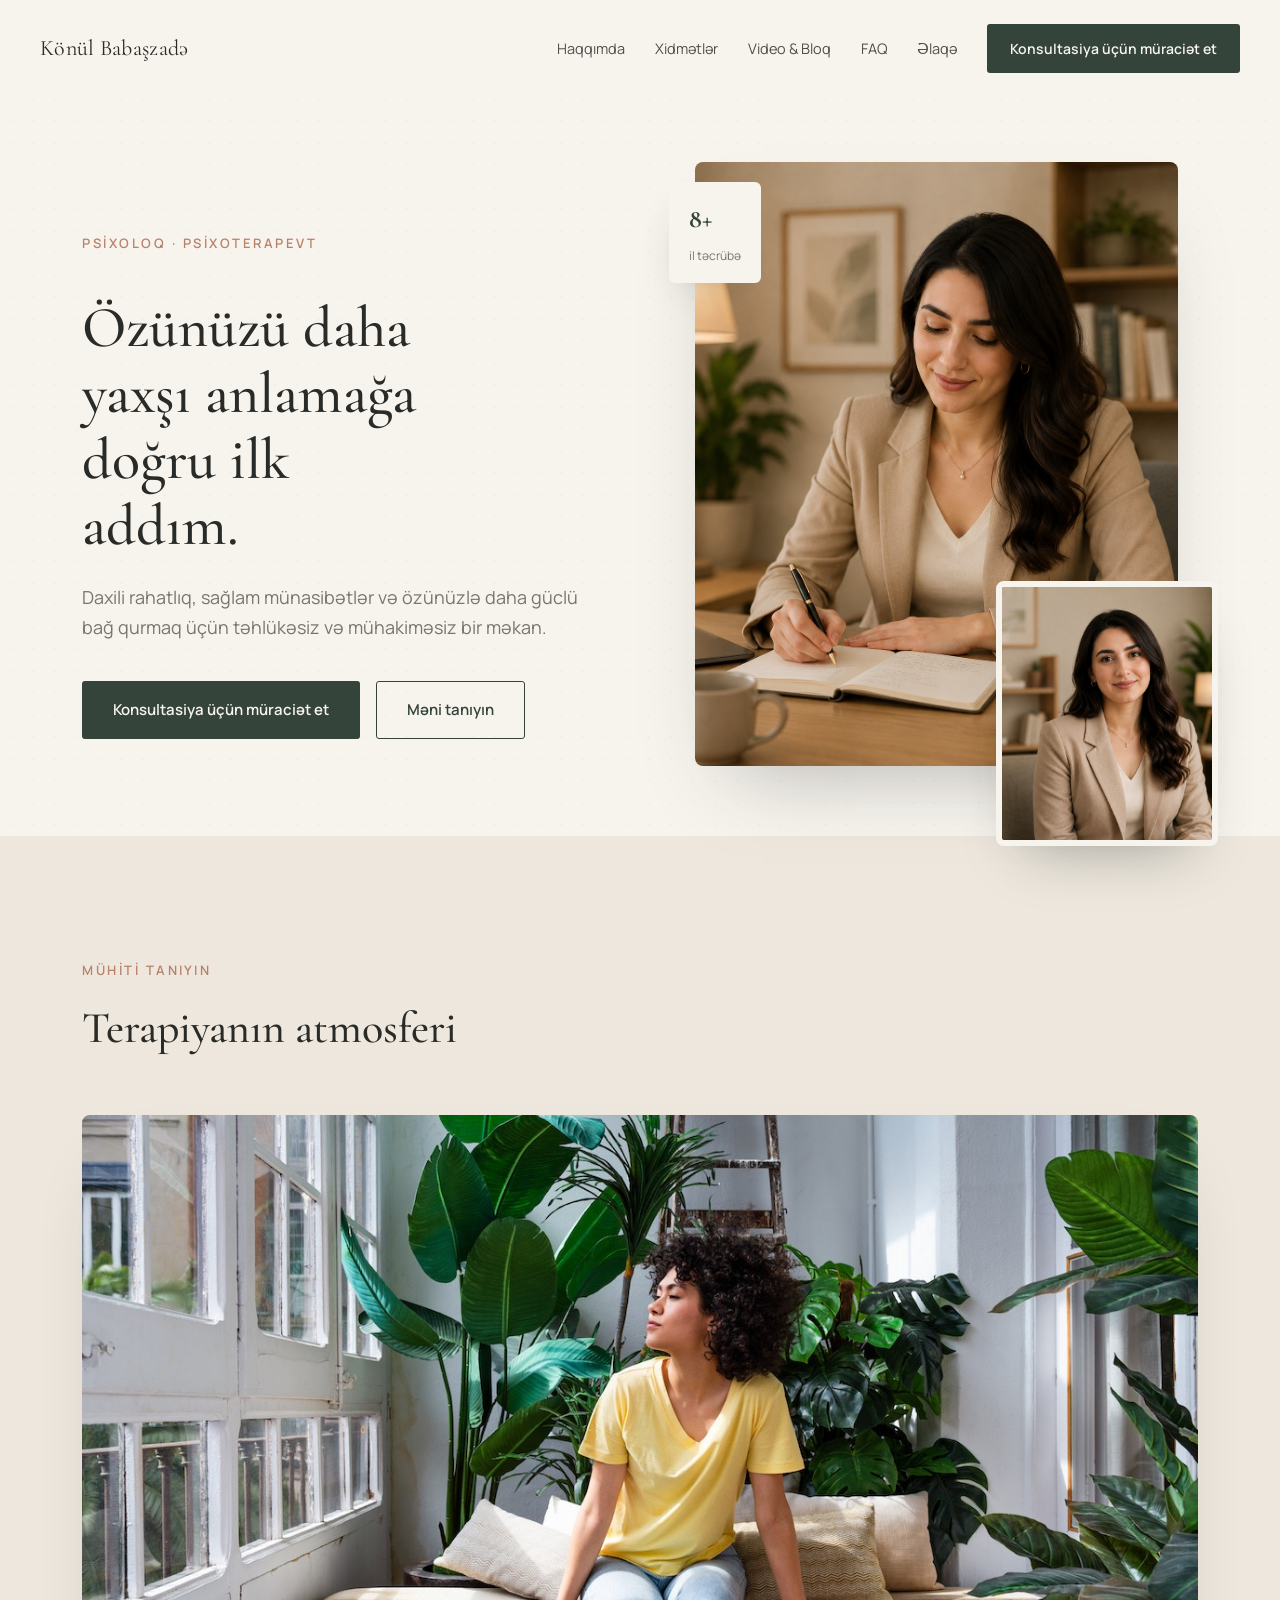
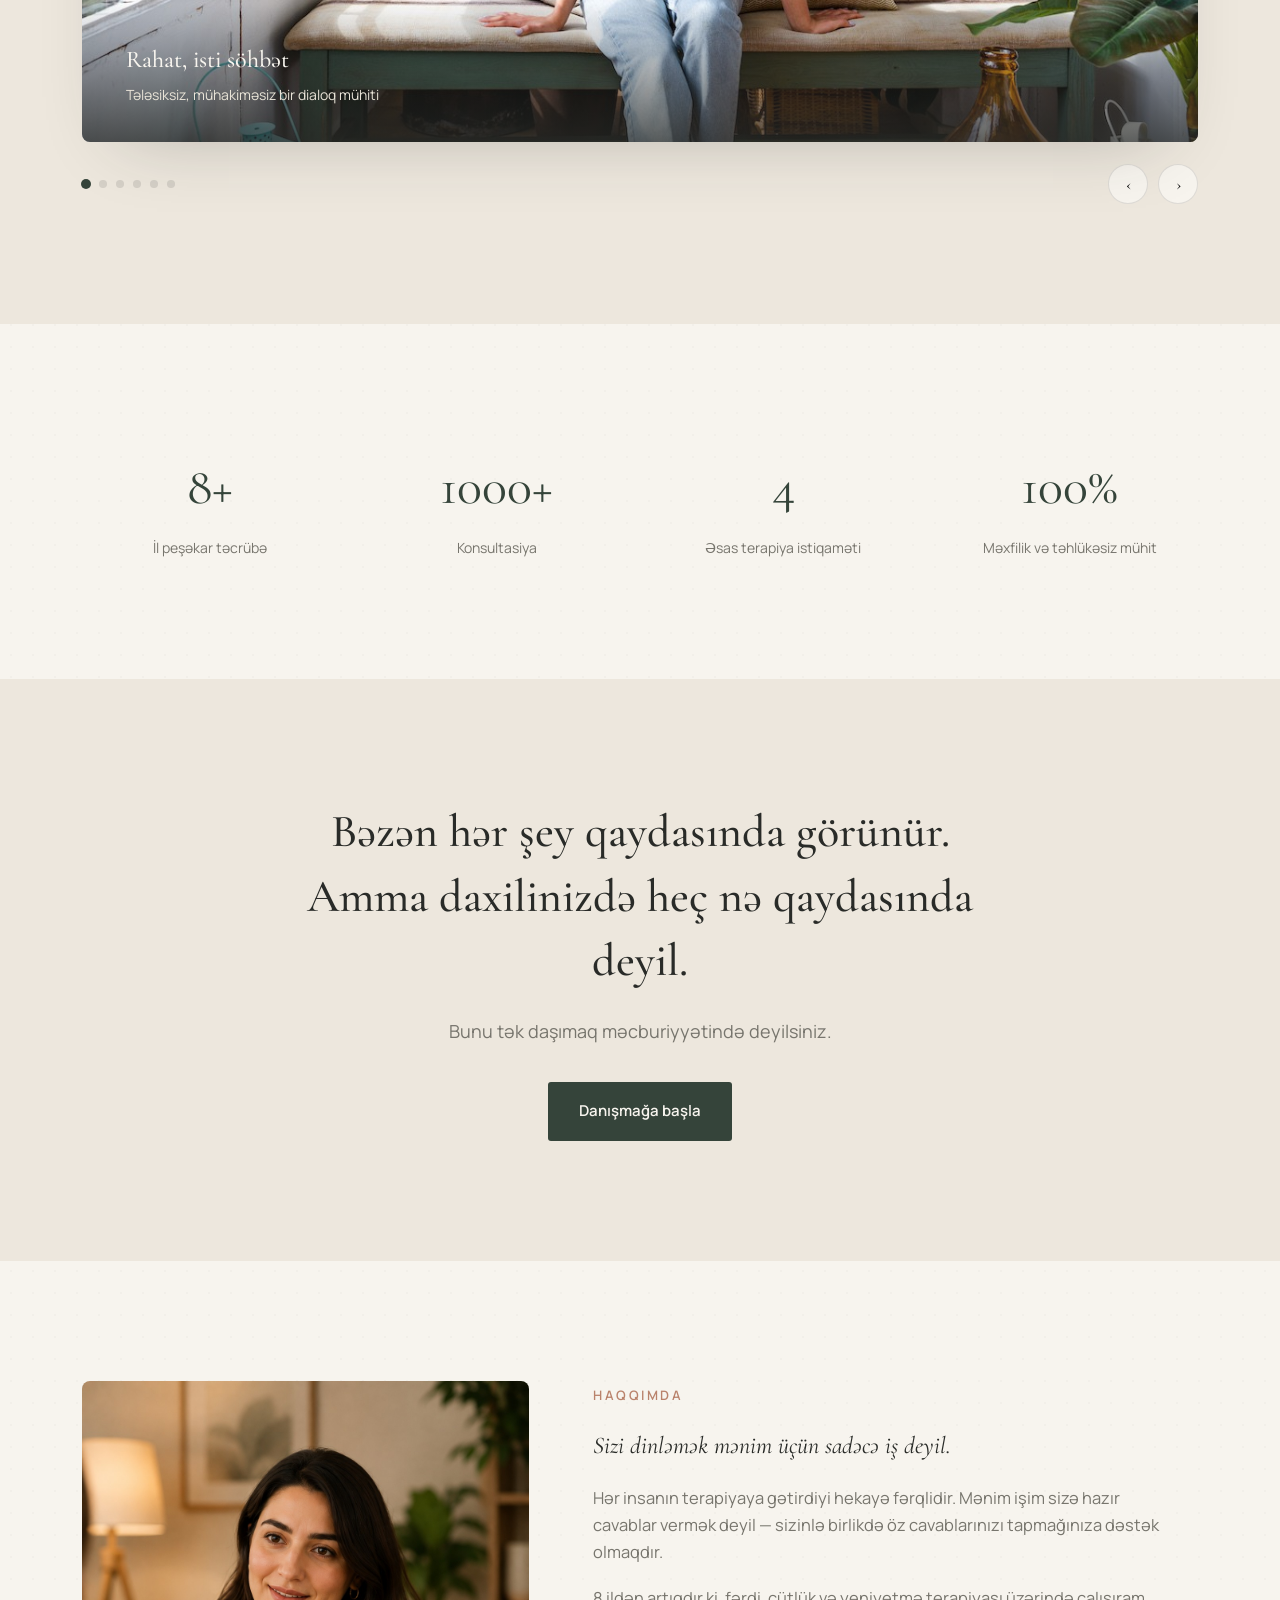
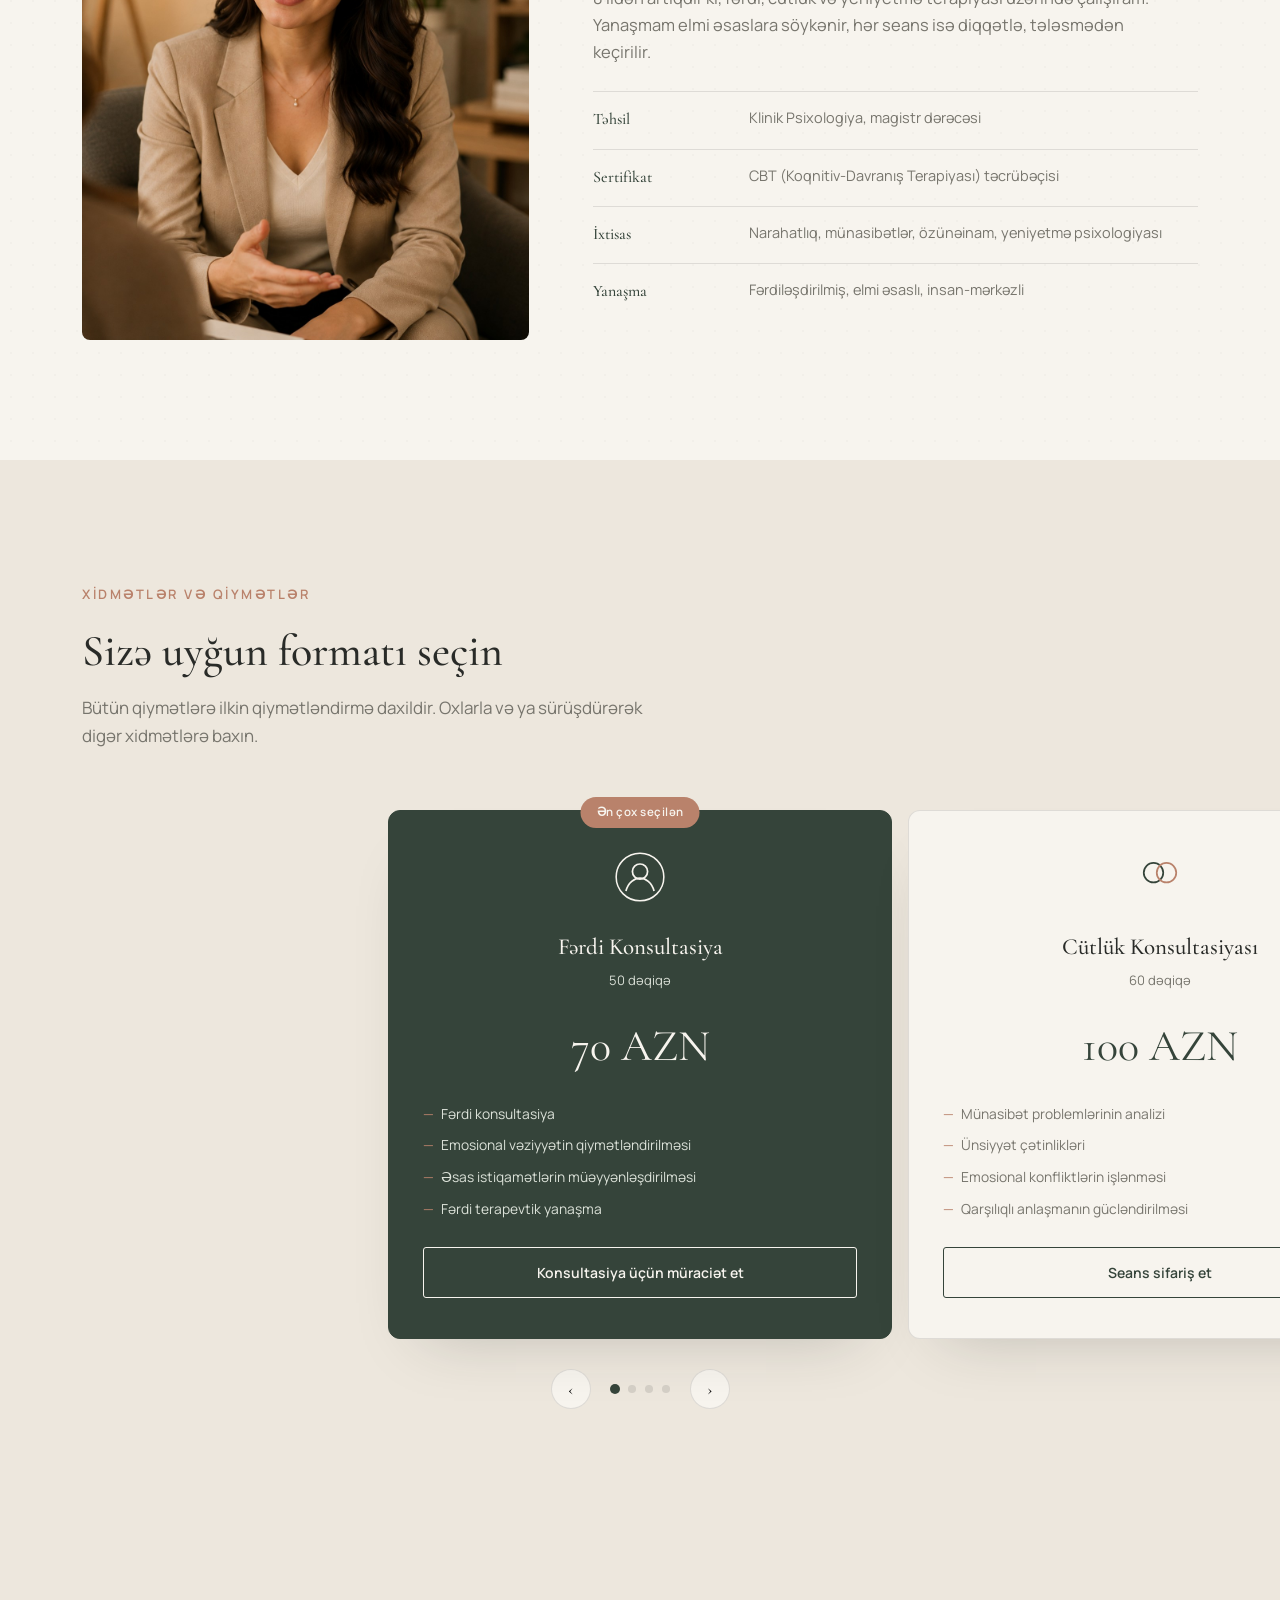
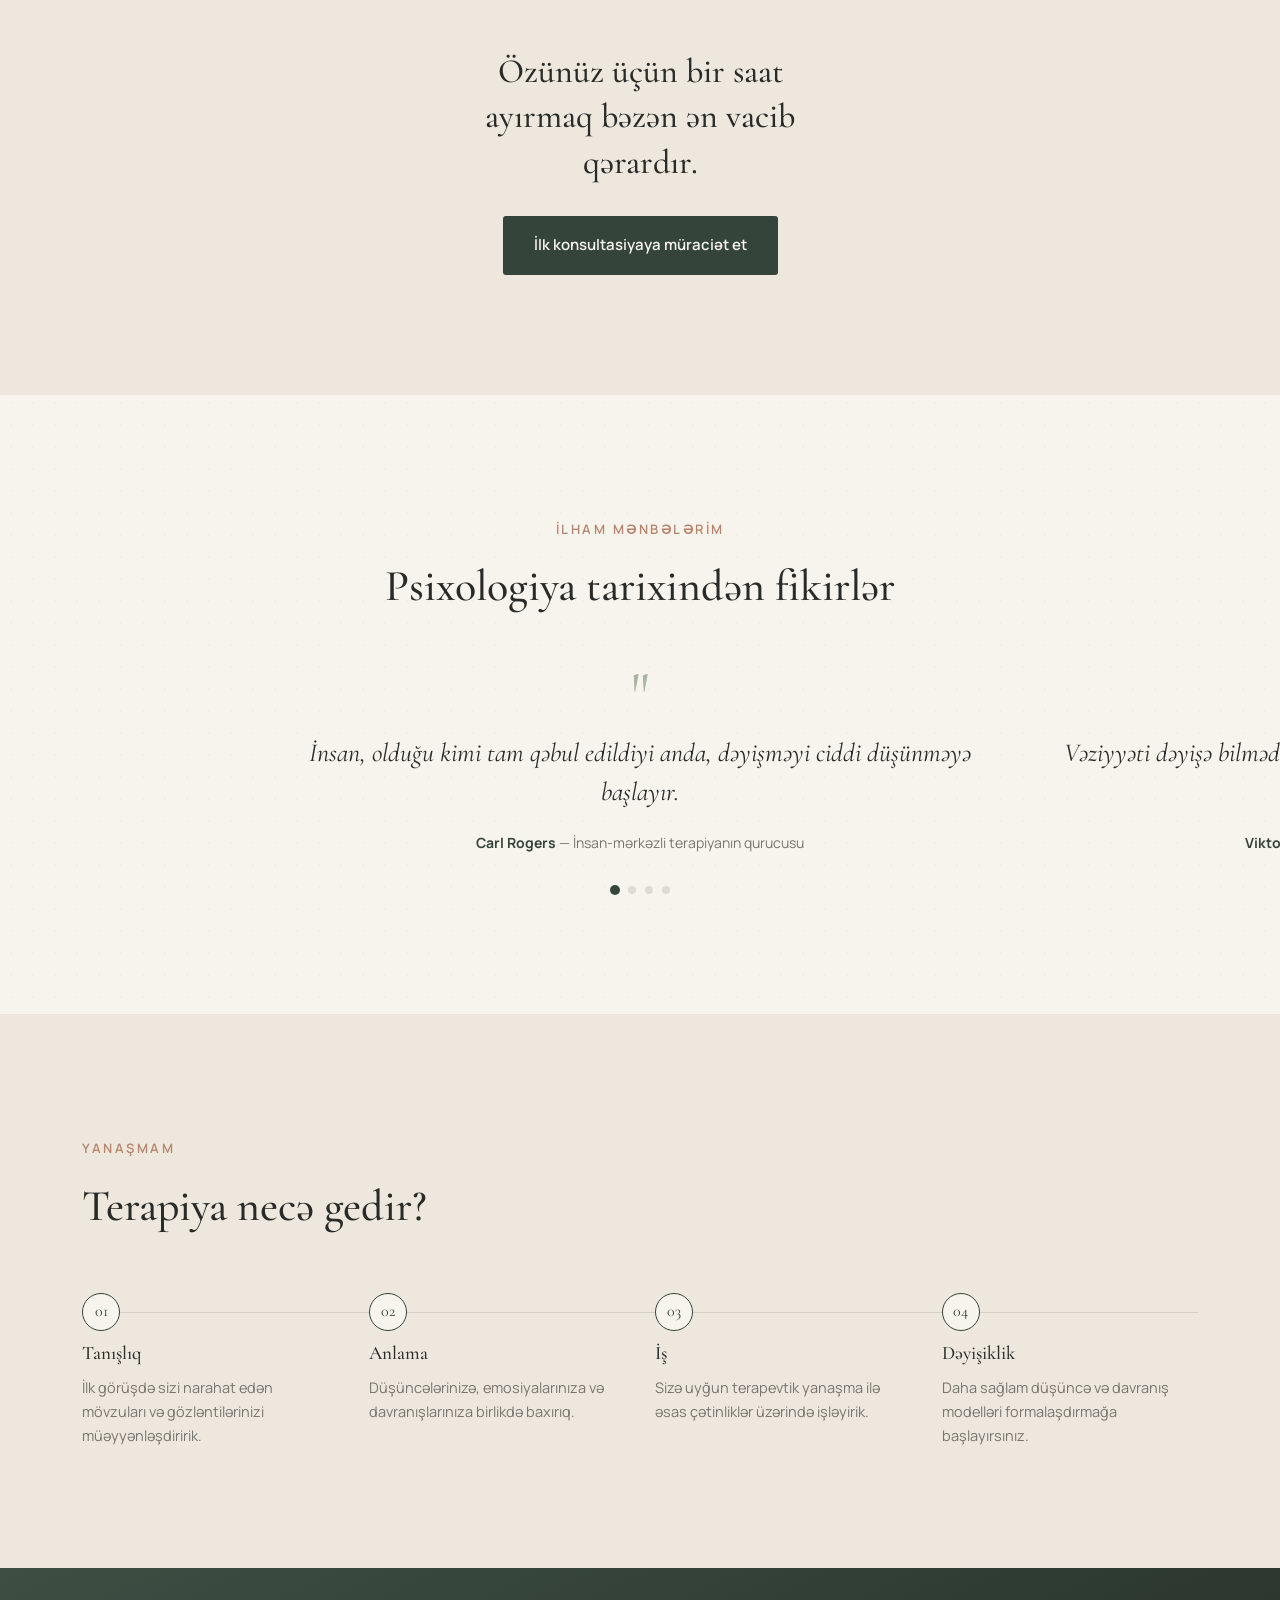
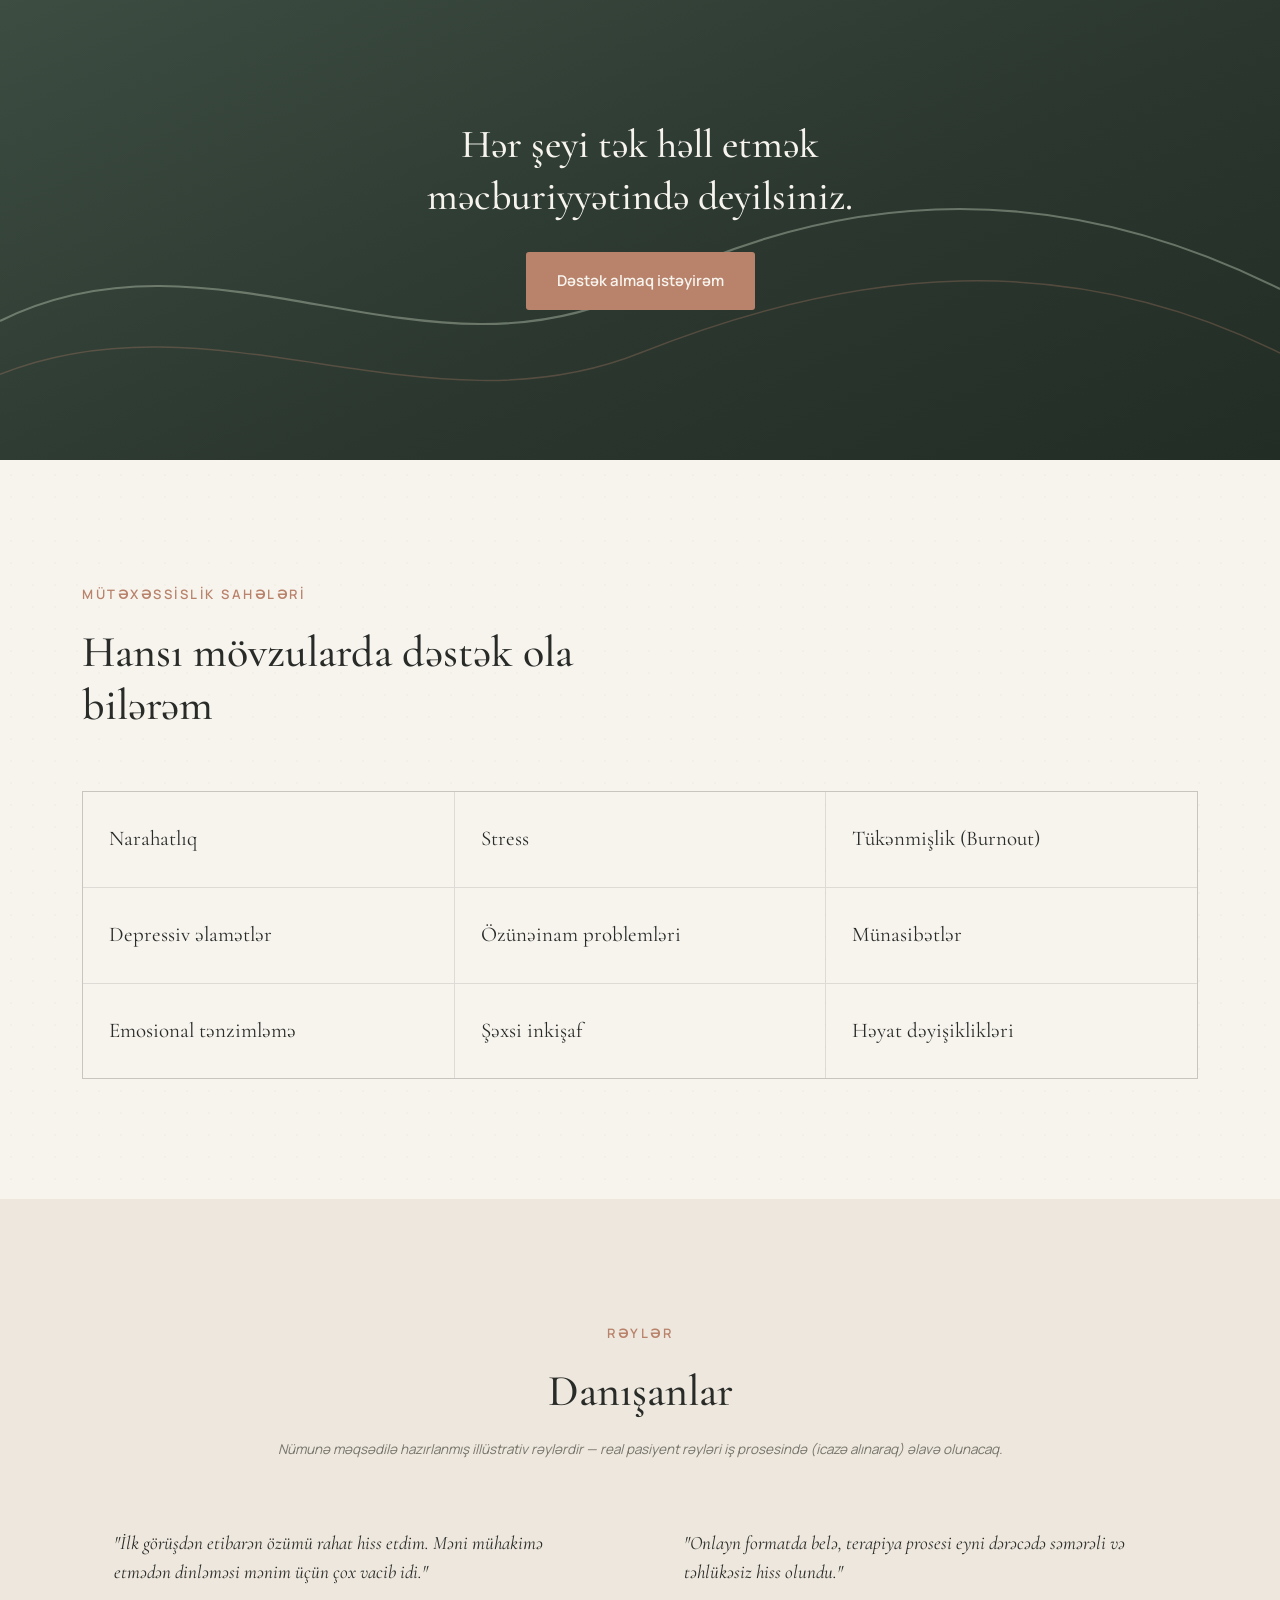
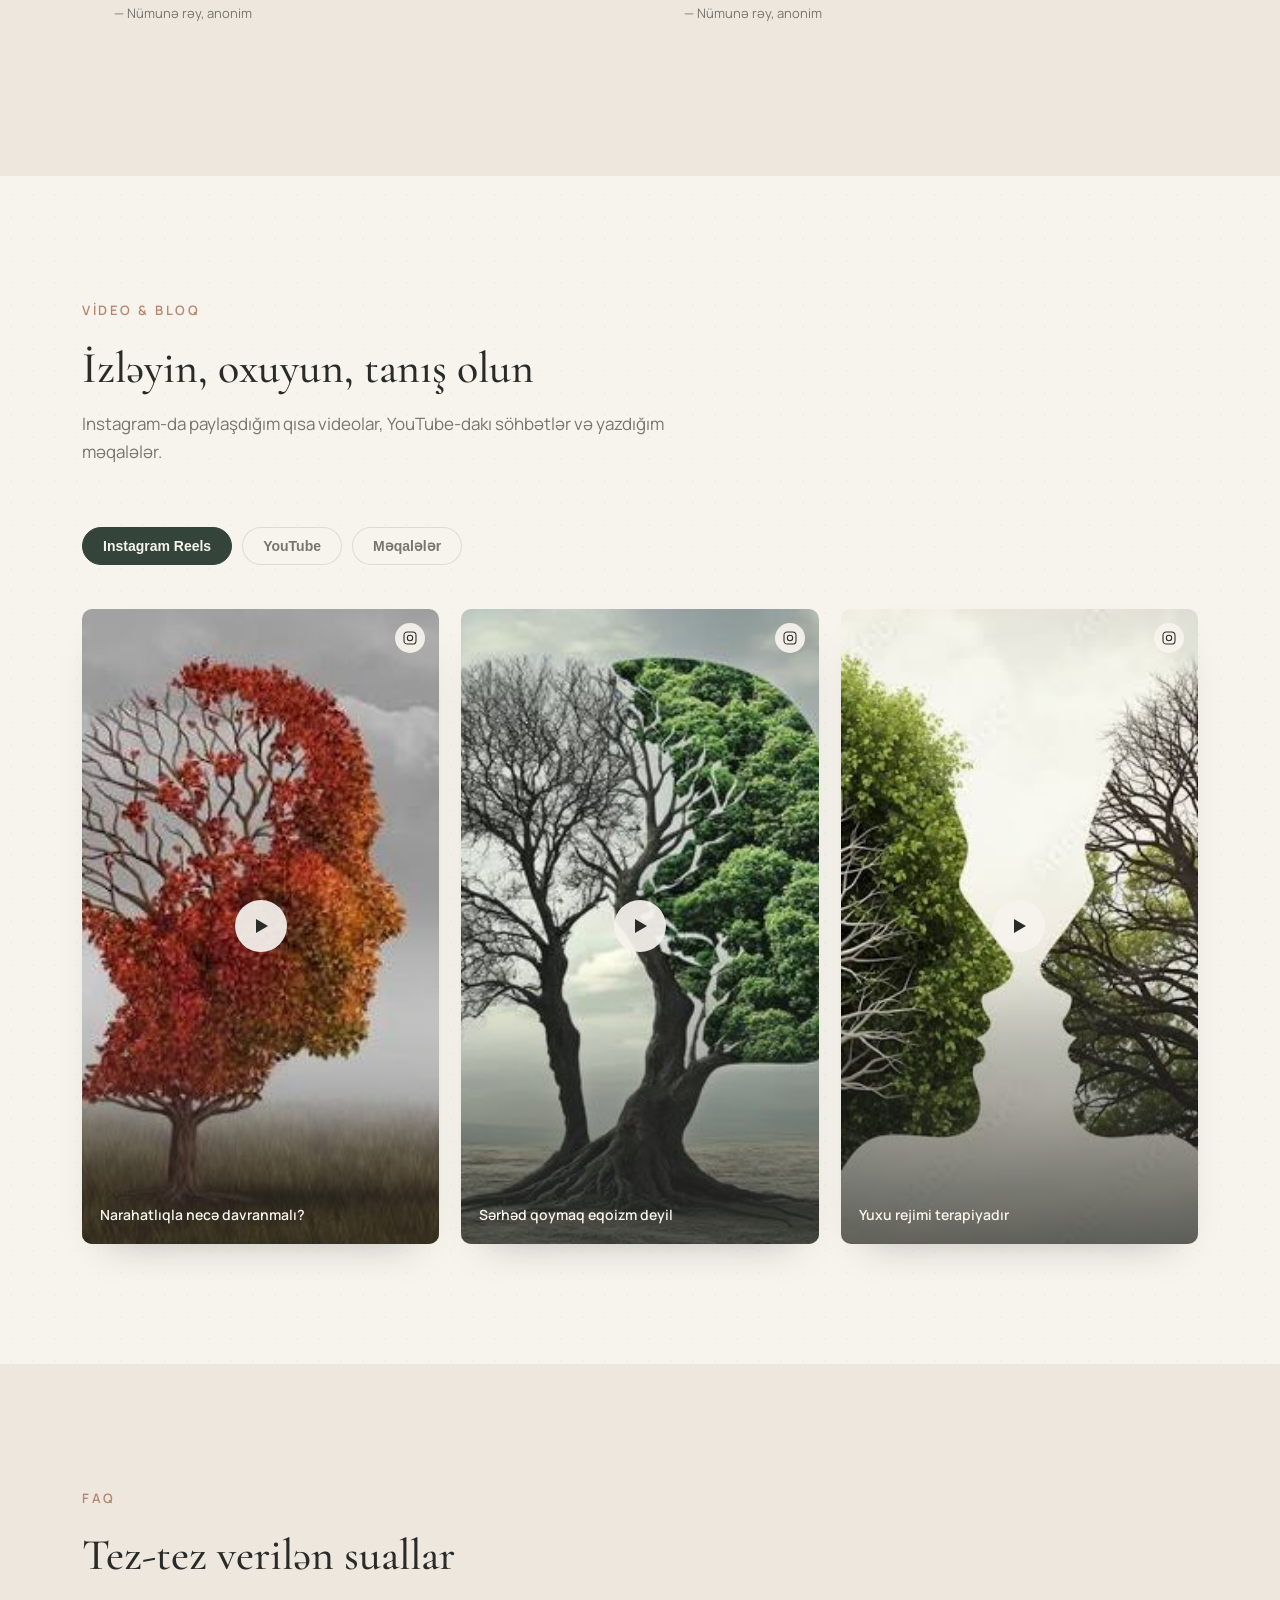
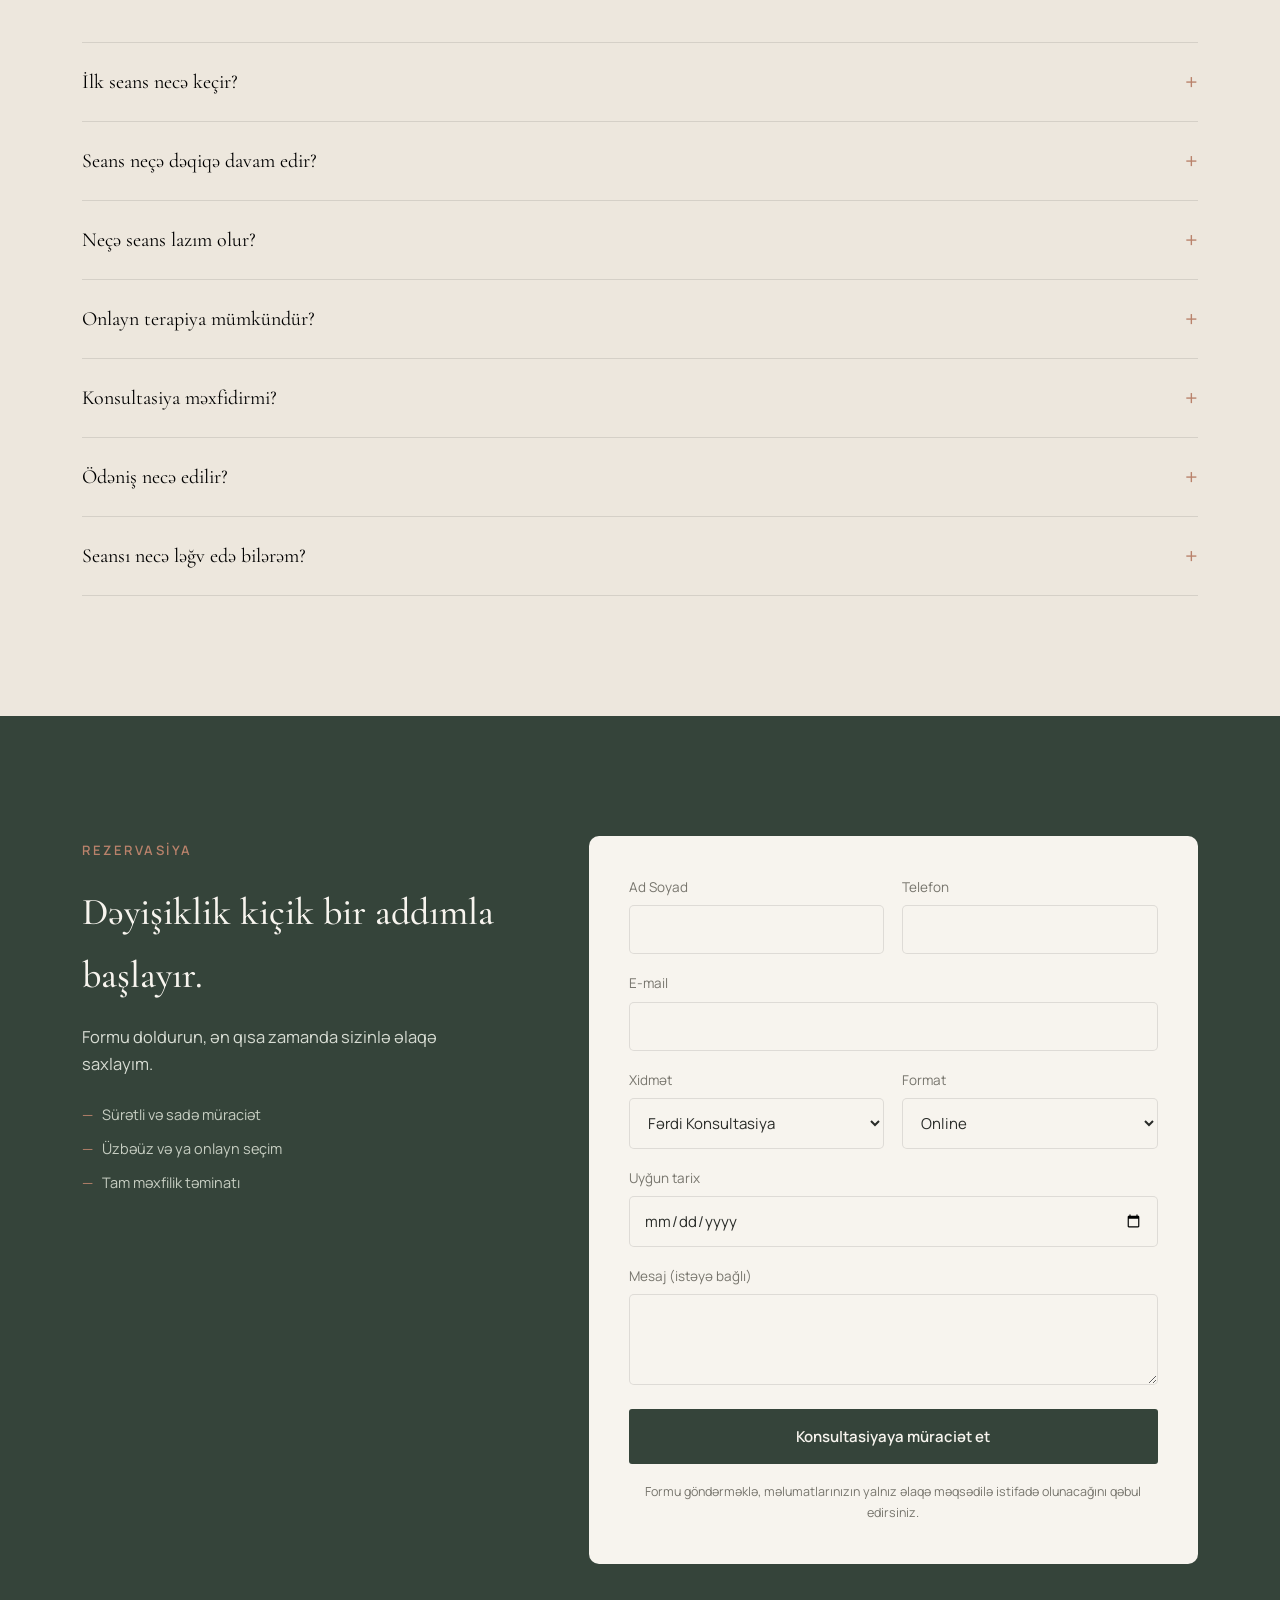
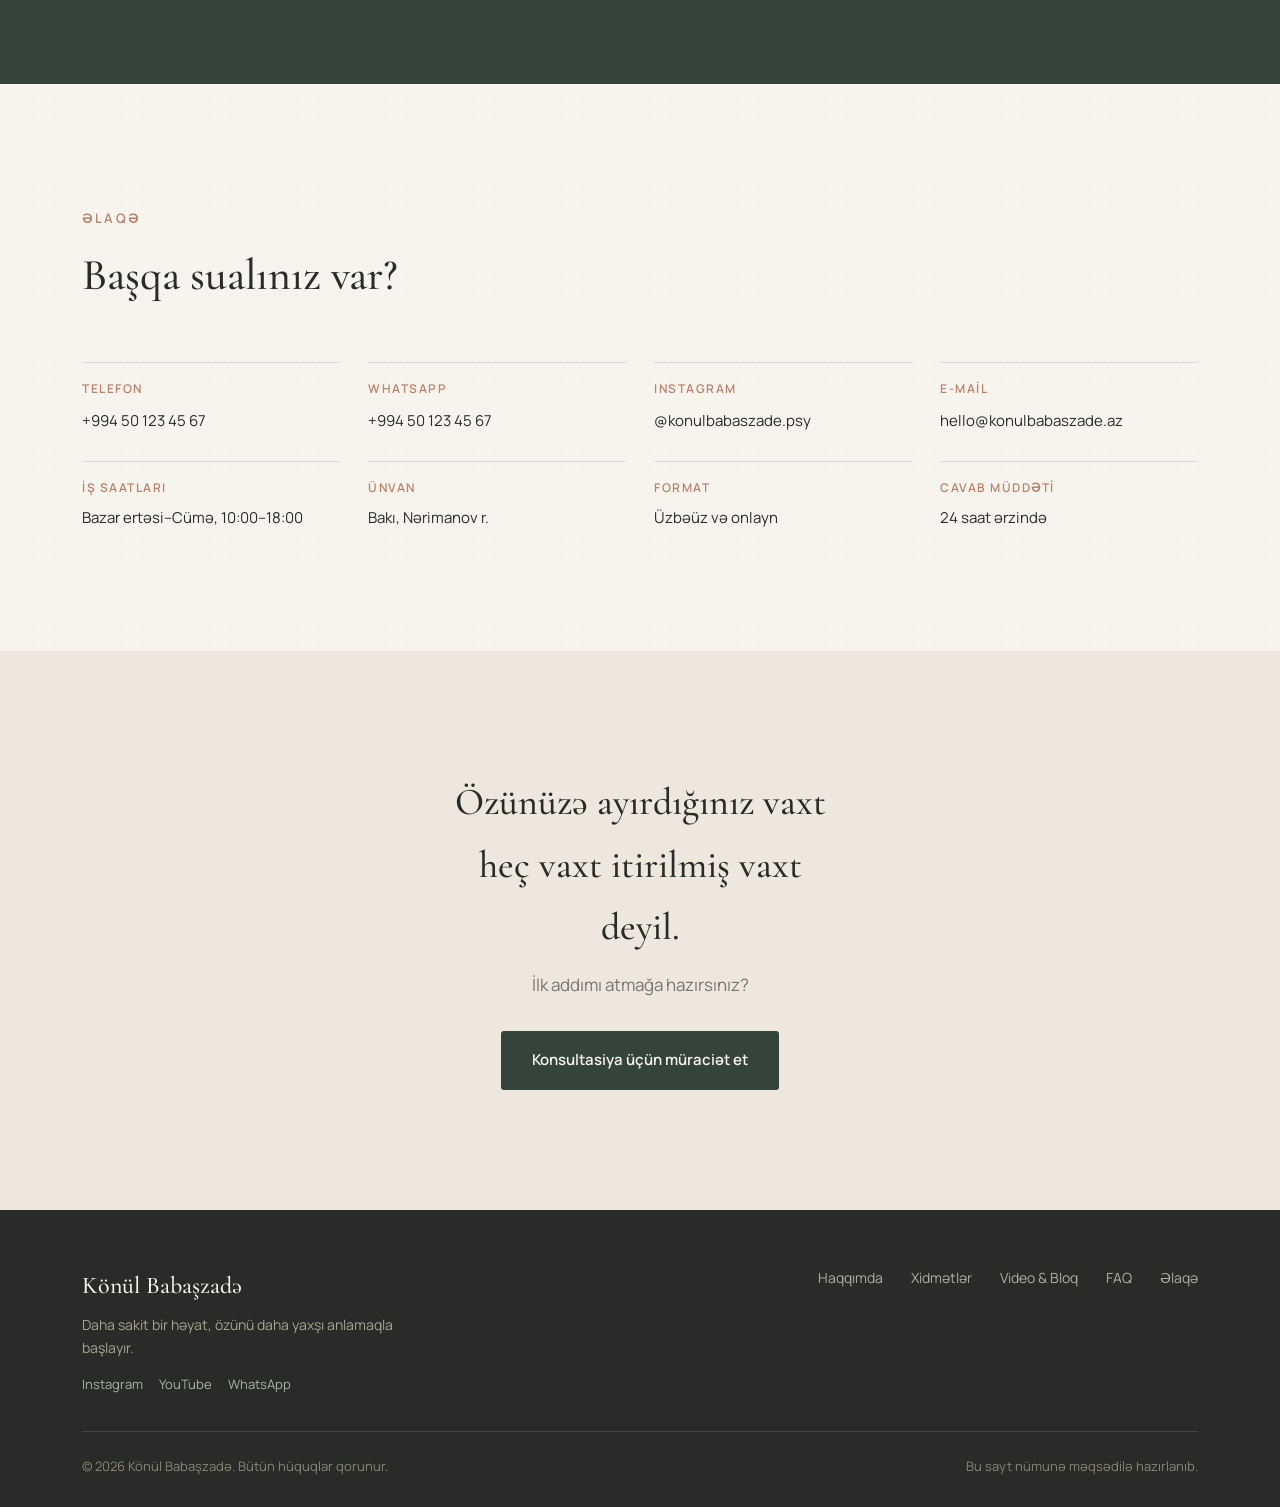
==== index.html @ d1a41e14 "Add files via upload" ====
<!DOCTYPE html>
<html lang="az">
<head>
<meta charset="UTF-8">
<meta name="viewport" content="width=device-width, initial-scale=1.0">
<title>Könül Babaşzadə | Psixoloq, Psixoterapevt — Bakı</title>
<meta name="description" content="Könül Babaşzadə — klinik psixoloq və psixoterapevt. Fərdi, cütlük və yeniyetmə terapiyası, üzbəüz və onlayn formatda. 8+ il təcrübə, 1000+ konsultasiya.">
<meta property="og:title" content="Könül Babaşzadə | Psixoloq, Psixoterapevt">
<meta property="og:description" content="Özünüzü daha yaxşı anlamağa doğru ilk addım.">
<meta property="og:image" content="images/og-image.jpg">
<meta property="og:type" content="website">
<script type="application/ld+json">
{
  "@context": "https://schema.org",
  "@type": "ProfessionalService",
  "name": "Könül Babaşzadə — Psixoloq",
  "description": "Klinik psixoloq və psixoterapevt. Fərdi, cütlük və yeniyetmə terapiyası.",
  "areaServed": "Bakı, Azərbaycan",
  "priceRange": "60-100 AZN",
  "founder": { "@type": "Person", "name": "Könül Babaşzadə", "jobTitle": "Klinik Psixoloq" }
}
</script>
<link rel="preconnect" href="https://fonts.googleapis.com">
<link rel="preconnect" href="https://fonts.gstatic.com" crossorigin>
<link href="https://fonts.googleapis.com/css2?family=Cormorant+Garamond:ital,wght@0,400;0,500;0,600;1,400;1,500&family=Manrope:wght@400;500;600;700&display=swap" rel="stylesheet">
<link rel="stylesheet" href="css/style.css">
</head>
<body>

<a href="#main" class="sr-only">Əsas məzmuna keç</a>

<nav id="nav" aria-label="Əsas naviqasiya">
  <div class="brand">Könül Babaşzadə</div>
  <div class="nav-links">
    <a href="#about">Haqqımda</a>
    <a href="#pricing">Xidmətlər</a>
    <a href="#media">Video &amp; Bloq</a>
    <a href="#faq">FAQ</a>
    <a href="#contact">Əlaqə</a>
    <a href="#booking" class="btn nav-cta">Konsultasiya üçün müraciət et</a>
  </div>
  <button class="burger" id="burgerBtn" aria-label="Menyunu aç" aria-expanded="false"><span></span><span></span><span></span></button>
</nav>

<div class="mobile-menu" id="mobileMenu">
  <button class="close" id="closeMenu" aria-label="Menyunu bağla">×</button>
  <a href="#about">Haqqımda</a>
  <a href="#pricing">Xidmətlər</a>
  <a href="#media">Video &amp; Bloq</a>
  <a href="#faq">FAQ</a>
  <a href="#contact">Əlaqə</a>
  <a href="#booking" class="btn btn-primary" style="justify-content:center;">Konsultasiya üçün müraciət et</a>
</div>

<main id="main">

<header class="hero">
  <div class="wrap">
    <div>
      <span class="kicker">Psixoloq · Psixoterapevt</span>
      <h1>Özünüzü daha yaxşı anlamağa doğru ilk addım.</h1>
      <p class="lede">Daxili rahatlıq, sağlam münasibətlər və özünüzlə daha güclü bağ qurmaq üçün təhlükəsiz və mühakiməsiz bir məkan.</p>
      <div class="hero-actions">
        <a href="#booking" class="btn btn-primary">Konsultasiya üçün müraciət et</a>
        <a href="#about" class="btn btn-outline">Məni tanıyın</a>
      </div>
    </div>
    <div class="hero-visual">
      <div class="hero-portrait">
        <img src="images/hero-portrait.jpg" alt="Könül Babaşzadə, psixoloq — portret">
      </div>
      <div class="hero-secondary">
        <img src="images/hero-secondary.jpg" alt="Könül Babaşzadə — iş mühiti detalı">
      </div>
      <div class="float-badge fb-1"><b>8+</b><span>il təcrübə</span></div>
    </div>
  </div>
</header>

<section class="icarousel-section">
  <div class="wrap reveal">
    <div class="section-head">
      <span class="kicker">Mühiti tanıyın</span>
      <h2>Terapiyanın atmosferi</h2>
    </div>
    <div class="icarousel" id="hcarousel">
      <div class="itrack" id="itrack">
        <div class="islide"><img src="images/gallery-1.jpg" alt="Kabinet görünüşü"><div class="cap"><h3>Rahat, isti söhbət</h3><p>Tələsiksiz, mühakiməsiz bir dialoq mühiti</p></div></div>
        <div class="islide"><img src="images/gallery-2.jpg" alt="Seans anı"><div class="cap"><h3>Minimalist terapiya otağı</h3><p>Diqqəti yayındırmayan, sakit dizayn</p></div></div>
        <div class="islide"><img src="images/gallery-3.jpg" alt="Qeydlər"><div class="cap"><h3>Qeydlər və düşüncələr</h3><p>Hər seansın izi, sizin inkişafınızın xəritəsi</p></div></div>
        <div class="islide"><img src="images/gallery-4.jpg" alt="Gözləmə otağı"><div class="cap"><h3>Təbii işıqlı mühit</h3><p>Sakitliyi dəstəkləyən açıq, işıqlı atmosfer</p></div></div>
        <div class="islide"><img src="images/gallery-5.jpg" alt="Portret"><div class="cap"><h3>Peşəkar yanaşma</h3><p>8+ illik təcrübə ilə dəstəklənən etibarlılıq</p></div></div>
        <div class="islide"><img src="images/gallery-6.jpg" alt="Ətraf mühit"><div class="cap"><h3>Emosional balans</h3><p>Enişli-yoxuşlu yol, amma həmişə irəliyə</p></div></div>
      </div>
    </div>
    <div class="icar-nav">
      <div class="idots" id="idots"></div>
      <div class="iarrows">
        <button class="iarrow" id="iprev" aria-label="Əvvəlki">‹</button>
        <button class="iarrow" id="inext" aria-label="Növbəti">›</button>
      </div>
    </div>
  </div>
</section>

<section>
  <div class="wrap reveal">
    <div class="stats-grid">
      <div class="stat-box"><div class="num">8+</div><div class="lbl">İl peşəkar təcrübə</div></div>
      <div class="stat-box"><div class="num">1000+</div><div class="lbl">Konsultasiya</div></div>
      <div class="stat-box"><div class="num">4</div><div class="lbl">Əsas terapiya istiqaməti</div></div>
      <div class="stat-box"><div class="num">100%</div><div class="lbl">Məxfilik və təhlükəsiz mühit</div></div>
    </div>
  </div>
</section>

<section class="emotional reveal" style="background:var(--beige);">
  <div class="wrap">
    <h2>Bəzən hər şey qaydasında görünür.<br>Amma daxilinizdə heç nə qaydasında deyil.</h2>
    <p class="follow">Bunu tək daşımaq məcburiyyətində deyilsiniz.</p>
    <a href="#booking" class="btn btn-primary">Danışmağa başla</a>
  </div>
</section>

<section id="about">
  <div class="wrap about reveal">
    <div class="about-img">
      <img src="images/about-portrait.jpg" alt="Könül Babaşzadə — haqqımda foto">
    </div>
    <div class="about-body">
      <span class="kicker">Haqqımda</span>
      <p class="lede">Sizi dinləmək mənim üçün sadəcə iş deyil.</p>
      <p>Hər insanın terapiyaya gətirdiyi hekayə fərqlidir. Mənim işim sizə hazır cavablar vermək deyil — sizinlə birlikdə öz cavablarınızı tapmağınıza dəstək olmaqdır.</p>
      <p>8 ildən artıqdır ki, fərdi, cütlük və yeniyetmə terapiyası üzərində çalışıram. Yanaşmam elmi əsaslara söykənir, hər seans isə diqqətlə, tələsmədən keçirilir.</p>
      <div class="about-list">
        <div class="about-row"><b>Təhsil</b><span>Klinik Psixologiya, magistr dərəcəsi</span></div>
        <div class="about-row"><b>Sertifikat</b><span>CBT (Koqnitiv-Davranış Terapiyası) təcrübəçisi</span></div>
        <div class="about-row"><b>İxtisas</b><span>Narahatlıq, münasibətlər, özünəinam, yeniyetmə psixologiyası</span></div>
        <div class="about-row"><b>Yanaşma</b><span>Fərdiləşdirilmiş, elmi əsaslı, insan-mərkəzli</span></div>
      </div>
    </div>
  </div>
</section>

<section id="pricing" style="background:var(--beige);">
  <div class="wrap reveal">
    <div class="section-head">
      <span class="kicker">Xidmətlər və qiymətlər</span>
      <h2>Sizə uyğun formatı seçin</h2>
      <p class="sub">Bütün qiymətlərə ilkin qiymətləndirmə daxildir. Oxlarla və ya sürüşdürərək digər xidmətlərə baxın.</p>
    </div>
    <div class="pricing-carousel">
      <div class="ptrack" id="ptrack">

        <div class="pslide">
          <div class="price-card featured">
            <span class="badge">Ən çox seçilən</span>
            <svg class="price-icon" viewBox="0 0 48 48" fill="none"><circle cx="24" cy="24" r="22" stroke="#F7F4EE" stroke-width="1.4"/><circle cx="24" cy="19" r="7" stroke="#F7F4EE" stroke-width="1.6"/><path d="M11 37c2-8 8-12 13-12s11 4 13 12" stroke="#F7F4EE" stroke-width="1.6"/></svg>
            <h3>Fərdi Konsultasiya</h3>
            <div class="dur">50 dəqiqə</div>
            <div class="price">70 AZN</div>
            <ul>
              <li>Fərdi konsultasiya</li>
              <li>Emosional vəziyyətin qiymətləndirilməsi</li>
              <li>Əsas istiqamətlərin müəyyənləşdirilməsi</li>
              <li>Fərdi terapevtik yanaşma</li>
            </ul>
            <a href="#booking" class="btn btn-outline">Konsultasiya üçün müraciət et</a>
          </div>
        </div>

        <div class="pslide">
          <div class="price-card">
            <svg class="price-icon" viewBox="0 0 48 48" fill="none"><circle cx="18" cy="20" r="9" stroke="#35443A" stroke-width="1.6"/><circle cx="30" cy="20" r="9" stroke="#B9826B" stroke-width="1.6"/></svg>
            <h3>Cütlük Konsultasiyası</h3>
            <div class="dur">60 dəqiqə</div>
            <div class="price">100 AZN</div>
            <ul>
              <li>Münasibət problemlərinin analizi</li>
              <li>Ünsiyyət çətinlikləri</li>
              <li>Emosional konfliktlərin işlənməsi</li>
              <li>Qarşılıqlı anlaşmanın gücləndirilməsi</li>
            </ul>
            <a href="#booking" class="btn btn-outline">Seans sifariş et</a>
          </div>
        </div>

        <div class="pslide">
          <div class="price-card">
            <svg class="price-icon" viewBox="0 0 48 48" fill="none"><path d="M24 6 L44 16 24 26 4 16 Z" stroke="#35443A" stroke-width="1.6" stroke-linejoin="round"/><path d="M12 20 v10 c0 4 6 7 12 7s12-3 12-7V20" stroke="#35443A" stroke-width="1.6"/></svg>
            <h3>Yeniyetmə Konsultasiyası</h3>
            <div class="dur">50 dəqiqə</div>
            <div class="price">60 AZN</div>
            <ul>
              <li>Emosional çətinliklərin araşdırılması</li>
              <li>Stress və narahatlıq</li>
              <li>Özünəinam</li>
              <li>Məktəb və sosial münasibətlər</li>
            </ul>
            <a href="#booking" class="btn btn-outline">Müraciət et</a>
          </div>
        </div>

        <div class="pslide">
          <div class="price-card">
            <svg class="price-icon" viewBox="0 0 48 48" fill="none"><rect x="6" y="10" width="36" height="22" rx="2" stroke="#35443A" stroke-width="1.6"/><path d="M2 36 h44" stroke="#35443A" stroke-width="1.6" stroke-linecap="round"/><path d="M16 20 l5 5 11-11" stroke="#B9826B" stroke-width="1.8" stroke-linecap="round" stroke-linejoin="round"/></svg>
            <h3>Onlayn Konsultasiya</h3>
            <div class="dur">50 dəqiqə · Zoom / Meet / WhatsApp</div>
            <div class="price">60 AZN</div>
            <ul>
              <li>Rahat olduğunuz məkandan dəstək</li>
              <li>Eyni keyfiyyətdə peşəkar iş</li>
              <li>Tam məxfilik</li>
              <li>Sənəd/qeyd paylaşma imkanı</li>
            </ul>
            <a href="#booking" class="btn btn-outline">Onlayn seans seç</a>
          </div>
        </div>

      </div>
      <div class="pricing-nav">
        <button class="iarrow" id="pprev" aria-label="Əvvəlki xidmət">‹</button>
        <div class="idots" id="pdots"></div>
        <button class="iarrow" id="pnext" aria-label="Növbəti xidmət">›</button>
      </div>
    </div>
  </div>
</section>

<section class="price-cta reveal">
  <div class="wrap">
    <h2>Özünüz üçün bir saat ayırmaq bəzən ən vacib qərardır.</h2>
    <a href="#booking" class="btn btn-primary">İlk konsultasiyaya müraciət et</a>
  </div>
</section>

<section id="quotes">
  <div class="wrap reveal">
    <div class="section-head" style="margin:0 auto 50px; text-align:center;">
      <span class="kicker">İlham mənbələrim</span>
      <h2>Psixologiya tarixindən fikirlər</h2>
    </div>
    <div class="quotes-wrap">
      <div class="qtrack" id="qtrack">
        <div class="qslide"><div class="qmark">"</div><p class="qt">İnsan, olduğu kimi tam qəbul edildiyi anda, dəyişməyi ciddi düşünməyə başlayır.</p><div class="attr"><b>Carl Rogers</b> — İnsan-mərkəzli terapiyanın qurucusu</div></div>
        <div class="qslide"><div class="qmark">"</div><p class="qt">Vəziyyəti dəyişə bilmədiyimiz anlarda, özümüzü dəyişmək çağırışı ilə üzləşirik.</p><div class="attr"><b>Viktor Frankl</b> — Loqoterapiyanın qurucusu</div></div>
        <div class="qslide"><div class="qmark">"</div><p class="qt">Şüuraltını şüurlu hala gətirmədikcə, o həyatını idarə edər — sən buna tale deyərsən.</p><div class="attr"><b>Carl Jung</b> — Analitik psixologiyanın qurucusu</div></div>
        <div class="qslide"><div class="qmark">"</div><p class="qt">Sevginin ziddi nifrət deyil — laqeydlikdir.</p><div class="attr"><b>Irvin D. Yalom</b> — Ekzistensial psixoterapevt</div></div>
      </div>
      <div class="idots" id="qdots" style="justify-content:center; margin-top:32px;"></div>
    </div>
  </div>
</section>

<section id="process" style="background:var(--beige);">
  <div class="wrap reveal">
    <div class="section-head">
      <span class="kicker">Yanaşmam</span>
      <h2>Terapiya necə gedir?</h2>
    </div>
    <div class="timeline-h">
      <div class="th-item"><span class="dot">01</span><h3>Tanışlıq</h3><p>İlk görüşdə sizi narahat edən mövzuları və gözləntilərinizi müəyyənləşdiririk.</p></div>
      <div class="th-item"><span class="dot">02</span><h3>Anlama</h3><p>Düşüncələrinizə, emosiyalarınıza və davranışlarınıza birlikdə baxırıq.</p></div>
      <div class="th-item"><span class="dot">03</span><h3>İş</h3><p>Sizə uyğun terapevtik yanaşma ilə əsas çətinliklər üzərində işləyirik.</p></div>
      <div class="th-item"><span class="dot">04</span><h3>Dəyişiklik</h3><p>Daha sağlam düşüncə və davranış modelləri formalaşdırmağa başlayırsınız.</p></div>
    </div>
  </div>
</section>

<section class="notalone reveal">
  <div class="notalone-bg" aria-hidden="true">
    <svg viewBox="0 0 1200 500" preserveAspectRatio="xMidYMid slice"><path d="M0 350 C 200 250, 400 420, 600 320 S 1000 220, 1200 320" stroke="#A8B5A2" stroke-width="2" fill="none"/><path d="M0 400 C 200 320, 400 460, 600 380 S 1000 280, 1200 380" stroke="#B9826B" stroke-width="1.4" fill="none" opacity=".6"/></svg>
  </div>
  <div class="wrap">
    <h2>Hər şeyi tək həll etmək məcburiyyətində deyilsiniz.</h2>
    <a href="#booking" class="btn btn-primary">Dəstək almaq istəyirəm</a>
  </div>
</section>

<section>
  <div class="wrap reveal">
    <div class="section-head">
      <span class="kicker">Mütəxəssislik sahələri</span>
      <h2>Hansı mövzularda dəstək ola bilərəm</h2>
    </div>
    <div class="spec-grid">
      <div class="spec-item">Narahatlıq</div>
      <div class="spec-item">Stress</div>
      <div class="spec-item">Tükənmişlik (Burnout)</div>
      <div class="spec-item">Depressiv əlamətlər</div>
      <div class="spec-item">Özünəinam problemləri</div>
      <div class="spec-item">Münasibətlər</div>
      <div class="spec-item">Emosional tənzimləmə</div>
      <div class="spec-item">Şəxsi inkişaf</div>
      <div class="spec-item">Həyat dəyişiklikləri</div>
    </div>
  </div>
</section>

<section id="testimonials" style="background:var(--beige);">
  <div class="wrap reveal">
    <div class="section-head" style="margin:0 auto 20px; text-align:center;">
      <span class="kicker">Rəylər</span>
      <h2>Danışanlar</h2>
    </div>
    <p class="testi-note">Nümunə məqsədilə hazırlanmış illüstrativ rəylərdir — real pasiyent rəyləri iş prosesində (icazə alınaraq) əlavə olunacaq.</p>
    <div class="testi-grid">
      <div class="testi-card"><p>"İlk görüşdən etibarən özümü rahat hiss etdim. Məni mühakimə etmədən dinləməsi mənim üçün çox vacib idi."</p><div class="who">— Nümunə rəy, anonim</div></div>
      <div class="testi-card"><p>"Onlayn formatda belə, terapiya prosesi eyni dərəcədə səmərəli və təhlükəsiz hiss olundu."</p><div class="who">— Nümunə rəy, anonim</div></div>
    </div>
  </div>
</section>

<section id="media">
  <div class="wrap reveal">
    <div class="section-head">
      <span class="kicker">Video &amp; Bloq</span>
      <h2>İzləyin, oxuyun, tanış olun</h2>
      <p class="sub">Instagram-da paylaşdığım qısa videolar, YouTube-dakı söhbətlər və yazdığım məqalələr.</p>
    </div>

    <div class="media-tabs">
      <button class="media-tab active" data-target="panel-reels">Instagram Reels</button>
      <button class="media-tab" data-target="panel-youtube">YouTube</button>
      <button class="media-tab" data-target="panel-blog">Məqalələr</button>
    </div>

    <div class="media-panel active" id="panel-reels">
      <div class="reels-grid">
        <a class="reel-card" href="https://www.instagram.com/reel/BURAYA_LINK_YAZIN/" target="_blank" rel="noopener">
          <img src="images/reel-1.jpg" alt="Instagram reel 1">
          <div class="reel-overlay"><div class="reel-title">Narahatlıqla necə davranmalı?</div></div>
          <div class="reel-play"><svg width="20" height="20" viewBox="0 0 20 20"><path d="M5 3 L17 10 L5 17 Z" fill="#292B28"/></svg></div>
          <div class="reel-badge"><svg width="16" height="16" viewBox="0 0 24 24" fill="none"><rect x="3" y="3" width="18" height="18" rx="5" stroke="#292B28" stroke-width="1.6"/><circle cx="12" cy="12" r="4" stroke="#292B28" stroke-width="1.6"/></svg></div>
        </a>
        <a class="reel-card" href="https://www.instagram.com/reel/BURAYA_LINK_YAZIN/" target="_blank" rel="noopener">
          <img src="images/reel-2.jpg" alt="Instagram reel 2">
          <div class="reel-overlay"><div class="reel-title">Sərhəd qoymaq eqoizm deyil</div></div>
          <div class="reel-play"><svg width="20" height="20" viewBox="0 0 20 20"><path d="M5 3 L17 10 L5 17 Z" fill="#292B28"/></svg></div>
          <div class="reel-badge"><svg width="16" height="16" viewBox="0 0 24 24" fill="none"><rect x="3" y="3" width="18" height="18" rx="5" stroke="#292B28" stroke-width="1.6"/><circle cx="12" cy="12" r="4" stroke="#292B28" stroke-width="1.6"/></svg></div>
        </a>
        <a class="reel-card" href="https://www.instagram.com/reel/BURAYA_LINK_YAZIN/" target="_blank" rel="noopener">
          <img src="images/reel-3.jpg" alt="Instagram reel 3">
          <div class="reel-overlay"><div class="reel-title">Yuxu rejimi terapiyadır</div></div>
          <div class="reel-play"><svg width="20" height="20" viewBox="0 0 20 20"><path d="M5 3 L17 10 L5 17 Z" fill="#292B28"/></svg></div>
          <div class="reel-badge"><svg width="16" height="16" viewBox="0 0 24 24" fill="none"><rect x="3" y="3" width="18" height="18" rx="5" stroke="#292B28" stroke-width="1.6"/><circle cx="12" cy="12" r="4" stroke="#292B28" stroke-width="1.6"/></svg></div>
        </a>
      </div>
    </div>

    <div class="media-panel" id="panel-youtube">
      <div class="yt-grid">
        <a class="yt-card" href="https://www.youtube.com/watch?v=BURAYA_VIDEO_ID_YAZIN" target="_blank" rel="noopener">
          <div class="yt-thumb"><img src="images/youtube-1.jpg" alt="YouTube video 1"><div class="yt-play"><svg width="22" height="22" viewBox="0 0 20 20"><path d="M5 3 L17 10 L5 17 Z" fill="#F7F4EE"/></svg></div></div>
          <div class="yt-title">Terapiya prosesi haqqında 10 sual-cavab</div>
          <div class="yt-meta">YouTube · 14 dəq</div>
        </a>
        <a class="yt-card" href="https://www.youtube.com/watch?v=BURAYA_VIDEO_ID_YAZIN" target="_blank" rel="noopener">
          <div class="yt-thumb"><img src="images/youtube-2.jpg" alt="YouTube video 2"><div class="yt-play"><svg width="22" height="22" viewBox="0 0 20 20"><path d="M5 3 L17 10 L5 17 Z" fill="#F7F4EE"/></svg></div></div>
          <div class="yt-title">Özünəinamı artırmağın 5 addımı</div>
          <div class="yt-meta">YouTube · 9 dəq</div>
        </a>
        <a class="yt-card" href="https://www.youtube.com/watch?v=BURAYA_VIDEO_ID_YAZIN" target="_blank" rel="noopener">
          <div class="yt-thumb"><img src="images/youtube-3.jpg" alt="YouTube video 3"><div class="yt-play"><svg width="22" height="22" viewBox="0 0 20 20"><path d="M5 3 L17 10 L5 17 Z" fill="#F7F4EE"/></svg></div></div>
          <div class="yt-title">Sağlam münasibət necə qurulur?</div>
          <div class="yt-meta">YouTube · 18 dəq</div>
        </a>
      </div>
    </div>

    <div class="media-panel" id="panel-blog">
      <div class="blog-grid">
        <article class="blog-card">
          <div class="blog-img"><img src="images/blog-1.jpg" alt="Məqalə 1"></div>
          <div class="blog-body">
            <span class="blog-cat">Narahatlıq</span>
            <h3>Narahatlıq hiss etdikdə nə etməli?</h3>
            <p>Kəskin narahatlıq anında bədəni sakitləşdirmək üçün praktik addımlar.</p>
            <div class="blog-meta"><a href="BURAYA_MEQALE_LINKI_YAZIN" class="read">Oxumağa davam et →</a><span class="time">4 dəq</span></div>
          </div>
        </article>
        <article class="blog-card">
          <div class="blog-img"><img src="images/blog-2.jpg" alt="Məqalə 2"></div>
          <div class="blog-body">
            <span class="blog-cat">Özünəinam</span>
            <h3>Özünəinam niyə azalır?</h3>
            <p>Özünəinamı zəiflədən düşüncə nümunələri və onları tanımaq yolları.</p>
            <div class="blog-meta"><a href="BURAYA_MEQALE_LINKI_YAZIN" class="read">Oxumağa davam et →</a><span class="time">5 dəq</span></div>
          </div>
        </article>
        <article class="blog-card">
          <div class="blog-img"><img src="images/blog-3.jpg" alt="Məqalə 3"></div>
          <div class="blog-body">
            <span class="blog-cat">Münasibətlər</span>
            <h3>Sağlam münasibətin 5 əsas xüsusiyyəti</h3>
            <p>Uzunmüddətli, sağlam münasibətləri fərqləndirən əsas amillər.</p>
            <div class="blog-meta"><a href="BURAYA_MEQALE_LINKI_YAZIN" class="read">Oxumağa davam et →</a><span class="time">6 dəq</span></div>
          </div>
        </article>
      </div>
    </div>

  </div>
</section>

<section id="faq" style="background:var(--beige);">
  <div class="wrap reveal">
    <div class="section-head">
      <span class="kicker">FAQ</span>
      <h2>Tez-tez verilən suallar</h2>
    </div>
    <div class="faq-list">
      <div class="faq-item"><button class="faq-q"><span>İlk seans necə keçir?</span><span class="plus">+</span></button><div class="faq-a"><p>Bir-birimizi tanıyır, sizi bura gətirən mövzunu dinləyir və birlikdə uyğun formatı müəyyən edirik.</p></div></div>
      <div class="faq-item"><button class="faq-q"><span>Seans neçə dəqiqə davam edir?</span><span class="plus">+</span></button><div class="faq-a"><p>Fərdi seans 50 dəqiqə, cütlük konsultasiyası 60 dəqiqə davam edir.</p></div></div>
      <div class="faq-item"><button class="faq-q"><span>Neçə seans lazım olur?</span><span class="plus">+</span></button><div class="faq-a"><p>Bu, fərdidir və ilkin görüşdə birlikdə qiymətləndirilir.</p></div></div>
      <div class="faq-item"><button class="faq-q"><span>Onlayn terapiya mümkündür?</span><span class="plus">+</span></button><div class="faq-a"><p>Bəli, Zoom, Google Meet və ya WhatsApp vasitəsilə keçirilə bilər.</p></div></div>
      <div class="faq-item"><button class="faq-q"><span>Konsultasiya məxfidirmi?</span><span class="plus">+</span></button><div class="faq-a"><p>Bəli, tam məxfilik peşə etikası ilə təmin olunur.</p></div></div>
      <div class="faq-item"><button class="faq-q"><span>Ödəniş necə edilir?</span><span class="plus">+</span></button><div class="faq-a"><p>Bank köçürməsi və ya nağd qəbul olunur, detallar ilkin görüşdən sonra bildirilir.</p></div></div>
      <div class="faq-item"><button class="faq-q"><span>Seansı necə ləğv edə bilərəm?</span><span class="plus">+</span></button><div class="faq-a"><p>Planlaşdırılmış vaxtdan azı 24 saat əvvəl xəbər verməklə, seansı ləğv və ya təxirə sala bilərsiniz.</p></div></div>
    </div>
  </div>
</section>

<section id="booking" class="booking">
  <div class="wrap reveal">
    <div class="booking-grid">
      <div class="booking-copy">
        <span class="kicker">Rezervasiya</span>
        <h2>Dəyişiklik kiçik bir addımla başlayır.</h2>
        <p>Formu doldurun, ən qısa zamanda sizinlə əlaqə saxlayım.</p>
        <ul>
          <li>Sürətli və sadə müraciət</li>
          <li>Üzbəüz və ya onlayn seçim</li>
          <li>Tam məxfilik təminatı</li>
        </ul>
      </div>
      <div>
        <form class="book" id="bookForm">
          <div class="field-row">
            <div class="field"><label for="f-name">Ad Soyad</label><input id="f-name" name="name" type="text" required autocomplete="name"></div>
            <div class="field"><label for="f-phone">Telefon</label><input id="f-phone" name="phone" type="tel" required autocomplete="tel"></div>
          </div>
          <div class="field"><label for="f-email">E-mail</label><input id="f-email" name="email" type="email" required autocomplete="email"></div>
          <div class="field-row">
            <div class="field"><label for="f-service">Xidmət</label>
              <select id="f-service" name="service">
                <option>Fərdi Konsultasiya</option>
                <option>Cütlük Konsultasiyası</option>
                <option>Yeniyetmə Konsultasiyası</option>
                <option>Onlayn Konsultasiya</option>
              </select>
            </div>
            <div class="field"><label for="f-mode">Format</label>
              <select id="f-mode" name="mode"><option>Online</option><option>Offline</option></select>
            </div>
          </div>
          <div class="field"><label for="f-date">Uyğun tarix</label><input id="f-date" name="date" type="date"></div>
          <div class="field"><label for="f-msg">Mesaj (istəyə bağlı)</label><textarea id="f-msg" name="message" rows="3"></textarea></div>
          <button type="submit" class="btn btn-primary">Konsultasiyaya müraciət et</button>
          <p class="form-note">Formu göndərməklə, məlumatlarınızın yalnız əlaqə məqsədilə istifadə olunacağını qəbul edirsiniz.</p>
        </form>
        <div class="form-success" id="formSuccess">
          <svg class="check" viewBox="0 0 44 44"><circle cx="22" cy="22" r="21" fill="none" stroke="#35443A" stroke-width="2"/><path d="M13 22l6 6 12-13" fill="none" stroke="#35443A" stroke-width="2.4" stroke-linecap="round" stroke-linejoin="round"/></svg>
          <h3>Müraciətiniz qəbul edildi.</h3>
          <p style="color:var(--taupe); margin-top:8px;">Ən qısa zamanda sizinlə əlaqə saxlanılacaq.</p>
        </div>
      </div>
    </div>
  </div>
</section>

<section id="contact">
  <div class="wrap reveal">
    <div class="section-head">
      <span class="kicker">Əlaqə</span>
      <h2>Başqa sualınız var?</h2>
    </div>
    <div class="contact-grid">
      <div class="contact-item"><span class="lbl">Telefon</span><a href="tel:+994501234567">+994 50 123 45 67</a></div>
      <div class="contact-item"><span class="lbl">WhatsApp</span><a href="https://wa.me/994501234567" target="_blank" rel="noopener">+994 50 123 45 67</a></div>
      <div class="contact-item"><span class="lbl">Instagram</span><a href="https://instagram.com/BURAYA_INSTAGRAM_ADI_YAZIN" target="_blank" rel="noopener">@konulbabaszade.psy</a></div>
      <div class="contact-item"><span class="lbl">E-mail</span><a href="mailto:hello@konulbabaszade.az">hello@konulbabaszade.az</a></div>
      <div class="contact-item"><span class="lbl">İş saatları</span><div>Bazar ertəsi–Cümə, 10:00–18:00</div></div>
      <div class="contact-item"><span class="lbl">Ünvan</span><div>Bakı, Nərimanov r.</div></div>
      <div class="contact-item"><span class="lbl">Format</span><div>Üzbəüz və onlayn</div></div>
      <div class="contact-item"><span class="lbl">Cavab müddəti</span><div>24 saat ərzində</div></div>
    </div>
  </div>
</section>

<section class="finalcta reveal">
  <div class="wrap">
    <h2>Özünüzə ayırdığınız vaxt heç vaxt itirilmiş vaxt deyil.</h2>
    <p>İlk addımı atmağa hazırsınız?</p>
    <a href="#booking" class="btn btn-primary">Konsultasiya üçün müraciət et</a>
  </div>
</section>

</main>

<footer>
  <div class="wrap">
    <div class="foot-top">
      <div class="foot-brand">
        <div class="serif">Könül Babaşzadə</div>
        <p>Daha sakit bir həyat, özünü daha yaxşı anlamaqla başlayır.</p>
        <div class="foot-social">
          <a href="https://instagram.com/BURAYA_INSTAGRAM_ADI_YAZIN" target="_blank" rel="noopener">Instagram</a>
          <a href="https://www.youtube.com/BURAYA_KANAL_ADI_YAZIN" target="_blank" rel="noopener">YouTube</a>
          <a href="https://wa.me/994501234567" target="_blank" rel="noopener">WhatsApp</a>
        </div>
      </div>
      <div class="foot-links">
        <a href="#about">Haqqımda</a><a href="#pricing">Xidmətlər</a><a href="#media">Video &amp; Bloq</a><a href="#faq">FAQ</a><a href="#contact">Əlaqə</a>
      </div>
    </div>
    <div class="foot-bottom">
      <span>© 2026 Könül Babaşzadə. Bütün hüquqlar qorunur.</span>
      <span>Bu sayt nümunə məqsədilə hazırlanıb.</span>
    </div>
  </div>
</footer>

<script src="js/script.js"></script>
</body>
</html>
---- css/style.css ----
:root{
  --ivory:#F7F4EE;
  --beige:#EDE7DD;
  --sage:#A8B5A2;
  --sage-deep:#8A9986;
  --forest:#35443A;
  --charcoal:#292B28;
  --taupe:#77756D;
  --terracotta:#B9826B;
  --line:rgba(41,43,40,0.12);
  --line-on-dark:rgba(247,244,238,0.18);
}
*{box-sizing:border-box; margin:0; padding:0;}
html{scroll-behavior:smooth;}
body{
  background:var(--ivory); color:var(--charcoal); font-family:'Manrope',sans-serif;
  font-size:16px; line-height:1.65; -webkit-font-smoothing:antialiased; overflow-x:hidden;
  background-image:radial-gradient(rgba(41,43,40,0.025) 1px, transparent 1px);
  background-size:22px 22px;
}
h1,h2,h3,.serif{ font-family:'Cormorant Garamond', serif; font-weight:500; color:var(--charcoal); }
a{ color:inherit; } img{max-width:100%; display:block;}
.wrap{ max-width:1180px; margin:0 auto; padding:0 32px; }
:focus-visible{ outline:2px solid var(--forest); outline-offset:3px; }
.reveal{ opacity:0; transform:translateY(20px); transition:opacity .8s ease, transform .8s ease; }
.reveal.in{ opacity:1; transform:translateY(0); }
.sr-only{ position:absolute; width:1px;height:1px; overflow:hidden; clip:rect(0,0,0,0); }
section{ padding:120px 0; } @media(max-width:700px){ section{ padding:76px 0; } }
.kicker{ font-size:13px; letter-spacing:2.5px; color:var(--terracotta); text-transform:uppercase; margin-bottom:20px; display:inline-block; font-weight:600; }
.section-head{ max-width:60ch; margin-bottom:60px; }
.section-head h2{ font-size:clamp(30px,3.8vw,44px); line-height:1.2; }
.section-head p.sub{ margin-top:16px; color:var(--taupe); font-size:17px; }
.btn{ display:inline-flex; align-items:center; gap:8px; padding:16px 30px; border-radius:3px; font-size:15px; font-weight:600; text-decoration:none; cursor:pointer; border:1px solid transparent; font-family:'Manrope',sans-serif; transition:all .25s ease; }
.btn-primary{ background:var(--forest); color:var(--ivory); } .btn-primary:hover{ background:var(--charcoal); transform:translateY(-2px); }
.btn-outline{ border-color:var(--forest); color:var(--forest); } .btn-outline:hover{ background:var(--forest); color:var(--ivory); }

/* NAV */
nav{ position:sticky; top:0; z-index:90; display:flex; align-items:center; justify-content:space-between; padding:24px 40px; background:rgba(247,244,238,.92); backdrop-filter:blur(10px); border-bottom:1px solid transparent; transition:border-color .3s, padding .3s; }
nav.scrolled{ border-color:var(--line); padding:16px 40px; }
.brand{ font-family:'Cormorant Garamond', serif; font-size:22px; letter-spacing:.3px; }
.nav-links{ display:flex; align-items:center; gap:30px; font-size:14.5px; }
.nav-links a{ text-decoration:none; opacity:.82; transition:opacity .2s; } .nav-links a:hover{ opacity:1; }
.nav-cta{ background:var(--forest); color:var(--ivory); padding:12px 22px; border-radius:3px; font-size:14px !important; opacity:1 !important; font-weight:600; }
.nav-cta:hover{ background:var(--charcoal); }
.burger{ display:none; flex-direction:column; gap:5px; background:none; border:none; cursor:pointer; padding:6px; }
.burger span{ width:24px; height:2px; background:var(--charcoal); display:block; }
.mobile-menu{ display:none; position:fixed; inset:0 0 auto 0; top:0; background:var(--ivory); z-index:100; padding:26px 32px; flex-direction:column; gap:20px; transform:translateY(-110%); transition:transform .35s ease; max-height:100vh; overflow-y:auto; }
.mobile-menu.open{ transform:translateY(0); }
.mobile-menu a{ text-decoration:none; font-family:'Cormorant Garamond',serif; font-size:22px; color:var(--charcoal); }
.mobile-menu .close{ align-self:flex-end; background:none; border:none; font-size:26px; cursor:pointer; }
@media(max-width:940px){ .nav-links{ display:none; } .burger{ display:flex; } nav{ padding:18px 22px; } .mobile-menu{ display:flex; } }

/* HERO COLLAGE */
.hero .wrap{ display:grid; grid-template-columns:1.05fr 0.95fr; gap:56px; align-items:center; padding-top:64px; padding-bottom:30px; }
.hero h1{ font-size:clamp(36px,4.8vw,58px); line-height:1.14; max-width:13ch; margin-top:20px; }
.hero .lede{ margin-top:24px; max-width:46ch; font-size:18px; color:var(--taupe); }
.hero-actions{ display:flex; gap:16px; margin-top:38px; flex-wrap:wrap; }
.hero-visual{ position:relative; padding:0 20px 40px 0; }
.hero-portrait{ aspect-ratio:4/5; border-radius:8px; overflow:hidden; position:relative; box-shadow:0 40px 80px -40px rgba(41,43,40,.35); }
.hero-portrait img{ width:100%; height:100%; object-fit:cover; }
.hero-secondary{ position:absolute; right:-20px; bottom:-40px; width:44%; aspect-ratio:5/6; border-radius:8px; overflow:hidden; border:6px solid var(--ivory); box-shadow:0 30px 60px -30px rgba(41,43,40,.4); }
.hero-secondary img{ width:100%; height:100%; object-fit:cover; }
.float-badge{ position:absolute; background:var(--ivory); border-radius:6px; padding:16px 20px; box-shadow:0 20px 45px -22px rgba(41,43,40,.35); z-index:2; }
.float-badge b{ font-family:'Cormorant Garamond',serif; font-size:26px; display:block; color:var(--forest); }
.float-badge span{ font-size:12px; color:var(--taupe); }
.fb-1{ top:20px; left:-26px; }
@media(max-width:900px){ .hero .wrap{ grid-template-columns:1fr; } .hero-visual{ padding:0 30px 60px 0; } .float-badge{ position:static; display:inline-block; margin:14px 10px 0 0; } }

/* IMAGE GALLERY CAROUSEL */
.icarousel-section{ background:var(--beige); }
.icarousel{ position:relative; overflow:hidden; border-radius:8px; box-shadow:0 30px 70px -40px rgba(41,43,40,.3); }
.itrack{ display:flex; transition:transform .6s cubic-bezier(.65,0,.35,1); }
.islide{ min-width:100%; position:relative; aspect-ratio:16/9; }
.islide img{ width:100%; height:100%; object-fit:cover; }
.islide .cap{ position:absolute; left:0; right:0; bottom:0; padding:36px 44px; background:linear-gradient(0deg, rgba(41,43,40,.75), transparent); color:var(--ivory); }
.islide .cap h3{ color:var(--ivory); font-size:24px; }
.islide .cap p{ font-size:14px; color:#E9E4D8; margin-top:4px; }
.icar-nav{ display:flex; justify-content:space-between; align-items:center; margin-top:22px; }
.idots{ display:flex; gap:9px; }
.idot{ width:8px; height:8px; border-radius:50%; background:var(--line); border:none; cursor:pointer; padding:0; transition:background .2s, transform .2s; }
.idot.active{ background:var(--forest); transform:scale(1.25); }
.iarrows{ display:flex; gap:10px; }
.iarrow{ width:40px; height:40px; border-radius:50%; border:1px solid var(--line); background:var(--ivory); cursor:pointer; display:flex; align-items:center; justify-content:center; font-family:'Cormorant Garamond',serif; font-size:18px; transition:background .2s,color .2s; }
.iarrow:hover{ background:var(--forest); color:var(--ivory); border-color:var(--forest); }

/* TRUST STATS */
.stats-grid{ display:grid; grid-template-columns:repeat(4,1fr); gap:30px; text-align:center; }
.stat-box .num{ font-family:'Cormorant Garamond',serif; font-size:52px; color:var(--forest); }
.stat-box .lbl{ margin-top:6px; font-size:14px; color:var(--taupe); }
@media(max-width:760px){ .stats-grid{ grid-template-columns:1fr 1fr; gap:36px 20px; } }

/* EMOTIONAL SECTION */
.emotional{ text-align:center; }
.emotional .wrap{ max-width:760px; }
.emotional h2{ font-size:clamp(30px,4.4vw,46px); line-height:1.4; }
.emotional p.follow{ margin-top:24px; font-size:18px; color:var(--taupe); }
.emotional .btn{ margin-top:36px; }

/* ABOUT */
.about{ display:grid; grid-template-columns:0.85fr 1.15fr; gap:64px; align-items:start; }
.about-img{ aspect-ratio:4/5; border-radius:8px; overflow:hidden; position:relative; }
.about-img img{ width:100%; height:100%; object-fit:cover; }
.about-body p{ margin-bottom:18px; color:var(--taupe); max-width:58ch; font-size:16.5px; }
.about-body p.lede{ font-family:'Cormorant Garamond',serif; font-style:italic; font-size:24px; color:var(--charcoal); }
.about-list{ margin-top:26px; display:flex; flex-direction:column; gap:16px; }
.about-row{ display:grid; grid-template-columns:140px 1fr; gap:16px; border-top:1px solid var(--line); padding-top:14px; font-size:14.5px; }
.about-row b{ font-family:'Cormorant Garamond',serif; font-weight:500; font-size:16px; color:var(--forest); }
.about-row span{ color:var(--taupe); }
@media(max-width:840px){ .about{ grid-template-columns:1fr; } }

/* PRICING CAROUSEL */
.pricing-carousel{ position:relative; max-width:520px; margin:0 auto; }
.ptrack{ display:flex; transition:transform .55s cubic-bezier(.65,0,.35,1); }
.pslide{ min-width:100%; padding:0 8px; }
.price-card{ background:var(--ivory); border:1px solid var(--line); border-radius:12px; padding:40px 34px; position:relative; text-align:center; box-shadow:0 30px 60px -36px rgba(41,43,40,.25); }
.price-card.featured{ background:var(--forest); color:var(--ivory); border-color:var(--forest); }
.price-card.featured h3, .price-card.featured .price{ color:var(--ivory); }
.badge{ position:absolute; top:-14px; left:50%; transform:translateX(-50%); background:var(--terracotta); color:var(--ivory); font-size:11.5px; padding:6px 16px; border-radius:20px; font-weight:600; letter-spacing:.5px; white-space:nowrap; }
.price-icon{ width:52px; height:52px; margin:0 auto 18px; }
.price-card h3{ font-size:23px; margin-bottom:4px; }
.price-card .dur{ font-size:13px; color:var(--taupe); }
.price-card.featured .dur{ color:#D8DED5; }
.price-card .price{ font-family:'Cormorant Garamond',serif; font-size:44px; color:var(--forest); margin:18px 0 20px; }
.price-card ul{ list-style:none; display:flex; flex-direction:column; gap:9px; margin-bottom:26px; text-align:left; }
.price-card li{ font-size:13.8px; padding-left:18px; position:relative; color:var(--taupe); }
.price-card.featured li{ color:#DCE2D9; }
.price-card li::before{ content:"—"; position:absolute; left:0; color:var(--terracotta); }
.price-card .btn{ width:100%; justify-content:center; font-size:14px; padding:13px 20px; }
.price-card.featured .btn-outline{ border-color:var(--ivory); color:var(--ivory); }
.price-card.featured .btn-outline:hover{ background:var(--ivory); color:var(--forest); }
.pricing-nav{ display:flex; justify-content:center; align-items:center; gap:20px; margin-top:30px; }

.price-cta{ text-align:center; background:var(--beige); }
.price-cta h2{ font-size:clamp(26px,3.2vw,34px); max-width:24ch; margin:0 auto 30px; line-height:1.35; }

/* QUOTES CAROUSEL */
.quotes-wrap{ position:relative; max-width:740px; margin:0 auto; text-align:center; }
.qtrack{ display:flex; transition:transform .6s cubic-bezier(.65,0,.35,1); }
.qslide{ min-width:100%; padding:0 20px; }
.qmark{ font-family:'Cormorant Garamond',serif; font-size:64px; color:var(--sage); line-height:1; margin-bottom:6px; }
.qslide p.qt{ font-family:'Cormorant Garamond',serif; font-style:italic; font-size:26px; line-height:1.5; color:var(--charcoal); }
.qslide .attr{ margin-top:20px; font-size:14px; color:var(--taupe); }
.qslide .attr b{ color:var(--forest); font-weight:700; font-style:normal; font-family:'Manrope',sans-serif; }

/* PROCESS TIMELINE */
.timeline-h{ display:grid; grid-template-columns:repeat(4,1fr); gap:30px; position:relative; }
.timeline-h::before{ content:""; position:absolute; top:19px; left:0; right:0; height:1px; background:var(--line); }
.th-item{ position:relative; padding-top:44px; }
.th-item .dot{ position:absolute; top:0; left:0; width:38px; height:38px; border-radius:50%; background:var(--ivory); border:1px solid var(--forest); display:flex; align-items:center; justify-content:center; font-family:'Cormorant Garamond',serif; color:var(--forest); font-size:16px; }
.th-item h3{ font-size:19px; margin-bottom:8px; }
.th-item p{ font-size:14.5px; color:var(--taupe); }
@media(max-width:860px){ .timeline-h{ grid-template-columns:1fr; gap:36px; } .timeline-h::before{ display:none; } }

/* NOT ALONE FULL WIDTH */
.notalone{ position:relative; color:var(--ivory); text-align:center; overflow:hidden; padding:150px 0; }
.notalone-bg{ position:absolute; inset:0; background:linear-gradient(155deg,#3E4E43,#2A362E 60%,#222D25); }
.notalone-bg svg{ position:absolute; inset:0; width:100%; height:100%; opacity:.5; }
.notalone .wrap{ position:relative; max-width:640px; }
.notalone h2{ color:var(--ivory); font-size:clamp(28px,4vw,40px); line-height:1.3; }
.notalone .btn-primary{ background:var(--terracotta); margin-top:30px; } .notalone .btn-primary:hover{ background:var(--ivory); color:var(--forest); }

/* SPECIALTY GRID */
.spec-grid{ display:grid; grid-template-columns:repeat(3,1fr); gap:1px; background:var(--line); border:1px solid var(--line); }
.spec-item{ background:var(--ivory); padding:30px 26px; font-family:'Cormorant Garamond',serif; font-size:21px; position:relative; transition:background .25s ease; }
.spec-item::after{ content:""; position:absolute; left:26px; right:26px; bottom:20px; height:1px; background:var(--terracotta); transform:scaleX(0); transform-origin:left; transition:transform .3s ease; }
.spec-item:hover{ background:var(--beige); } .spec-item:hover::after{ transform:scaleX(1); }
@media(max-width:760px){ .spec-grid{ grid-template-columns:1fr 1fr; } }
@media(max-width:480px){ .spec-grid{ grid-template-columns:1fr; } }

/* TESTIMONIALS */
.testi-note{ text-align:center; font-size:13.5px; color:var(--taupe); margin-bottom:36px; font-style:italic; }
.testi-grid{ display:grid; grid-template-columns:repeat(2,1fr); gap:24px; }
.testi-card{ background:var(--beige); border-radius:8px; padding:32px; }
.testi-card p{ font-family:'Cormorant Garamond',serif; font-style:italic; font-size:19px; line-height:1.55; color:var(--charcoal); }
.testi-card .who{ margin-top:16px; font-size:13px; color:var(--taupe); }
@media(max-width:760px){ .testi-grid{ grid-template-columns:1fr; } }

/* BLOG */
.blog-grid{ display:grid; grid-template-columns:repeat(3,1fr); gap:26px; }
.blog-card{ background:var(--ivory); border:1px solid var(--line); border-radius:8px; overflow:hidden; transition:transform .25s ease, box-shadow .25s ease; }
.blog-card:hover{ transform:translateY(-5px); box-shadow:0 24px 44px -28px rgba(41,43,40,.3); }
.blog-img{ aspect-ratio:16/10; position:relative; }
.blog-img img{ width:100%; height:100%; object-fit:cover; }
.blog-body{ padding:24px 24px 26px; }
.blog-cat{ font-size:11.5px; letter-spacing:1.5px; text-transform:uppercase; color:var(--terracotta); font-weight:700; }
.blog-body h3{ font-size:20px; margin:10px 0 10px; }
.blog-body p{ font-size:14px; color:var(--taupe); margin-bottom:16px; }
.blog-meta{ display:flex; justify-content:space-between; align-items:center; font-size:13px; }
.blog-meta .read{ color:var(--forest); font-weight:600; text-decoration:none; }
.blog-meta .time{ color:var(--taupe); }
@media(max-width:900px){ .blog-grid{ grid-template-columns:1fr; } }

/* REELS + YOUTUBE */
.media-tabs{ display:flex; gap:10px; margin-bottom:44px; }
.media-tab{ padding:10px 20px; border-radius:20px; border:1px solid var(--line); background:var(--ivory); font-size:14px; cursor:pointer; font-weight:600; color:var(--taupe); }
.media-tab.active{ background:var(--forest); color:var(--ivory); border-color:var(--forest); }
.media-panel{ display:none; }
.media-panel.active{ display:block; }
.reels-grid{ display:grid; grid-template-columns:repeat(3,1fr); gap:22px; }
.reel-card{ position:relative; aspect-ratio:9/16; border-radius:10px; overflow:hidden; text-decoration:none; display:block; box-shadow:0 20px 40px -26px rgba(41,43,40,.35); }
.reel-card img{ width:100%; height:100%; object-fit:cover; transition:transform .4s ease; }
.reel-card:hover img{ transform:scale(1.05); }
.reel-overlay{ position:absolute; inset:0; background:linear-gradient(0deg, rgba(41,43,40,.7), transparent 45%); display:flex; flex-direction:column; justify-content:flex-end; padding:18px; }
.reel-play{ position:absolute; top:50%; left:50%; transform:translate(-50%,-50%); width:52px; height:52px; background:rgba(247,244,238,.92); border-radius:50%; display:flex; align-items:center; justify-content:center; }
.reel-title{ color:var(--ivory); font-size:14px; font-weight:600; }
.reel-badge{ position:absolute; top:14px; right:14px; background:rgba(247,244,238,.92); border-radius:50%; width:30px; height:30px; display:flex; align-items:center; justify-content:center; }
@media(max-width:760px){ .reels-grid{ grid-template-columns:1fr 1fr; } }
@media(max-width:480px){ .reels-grid{ grid-template-columns:1fr; } }

.yt-grid{ display:grid; grid-template-columns:repeat(3,1fr); gap:26px; }
.yt-card{ text-decoration:none; display:block; }
.yt-thumb{ position:relative; aspect-ratio:16/9; border-radius:8px; overflow:hidden; box-shadow:0 20px 40px -26px rgba(41,43,40,.3); }
.yt-thumb img{ width:100%; height:100%; object-fit:cover; transition:transform .4s ease; }
.yt-card:hover .yt-thumb img{ transform:scale(1.05); }
.yt-play{ position:absolute; top:50%; left:50%; transform:translate(-50%,-50%); width:56px; height:56px; background:rgba(41,43,40,.85); border-radius:50%; display:flex; align-items:center; justify-content:center; }
.yt-title{ margin-top:14px; font-size:16px; font-weight:600; color:var(--charcoal); }
.yt-meta{ font-size:13px; color:var(--taupe); margin-top:4px; }
@media(max-width:900px){ .yt-grid{ grid-template-columns:1fr; } }

/* FAQ */
.faq-item{ border-top:1px solid var(--line); } .faq-item:last-child{ border-bottom:1px solid var(--line); }
.faq-q{ width:100%; text-align:left; background:none; border:none; cursor:pointer; padding:24px 0; display:flex; justify-content:space-between; align-items:center; gap:20px; font-family:'Cormorant Garamond',serif; font-size:20px; }
.faq-q .plus{ font-family:'Manrope',sans-serif; font-size:22px; color:var(--terracotta); transition:transform .25s ease; flex-shrink:0; }
.faq-item.open .plus{ transform:rotate(45deg); }
.faq-a{ max-height:0; overflow:hidden; transition:max-height .3s ease; }
.faq-a p{ padding-bottom:24px; color:var(--taupe); max-width:64ch; font-size:15.5px; }

/* BOOKING */
.booking{ background:var(--forest); color:var(--ivory); }
.booking .kicker{ color:var(--terracotta); }
.booking-grid{ display:grid; grid-template-columns:0.85fr 1.15fr; gap:56px; }
.booking-copy h2{ color:var(--ivory); font-size:clamp(28px,3.6vw,38px); }
.booking-copy p{ margin-top:16px; color:#D7DCD3; font-size:16.5px; max-width:40ch; }
.booking-copy ul{ margin-top:26px; list-style:none; display:flex; flex-direction:column; gap:10px; }
.booking-copy li{ padding-left:20px; position:relative; font-size:14.5px; color:#C7CEC2; }
.booking-copy li::before{ content:"—"; position:absolute; left:0; color:var(--terracotta); }
form.book{ background:var(--ivory); border-radius:10px; padding:40px; display:grid; gap:18px; color:var(--charcoal); }
.field{ display:flex; flex-direction:column; gap:7px; }
.field label{ font-size:13.5px; color:var(--taupe); }
.field input, .field select, .field textarea{ font-family:'Manrope',sans-serif; font-size:15px; padding:13px 14px; border:1px solid var(--line); border-radius:5px; background:var(--ivory); color:var(--charcoal); }
.field input:focus, .field select:focus, .field textarea:focus{ border-color:var(--forest); }
.field-row{ display:grid; grid-template-columns:1fr 1fr; gap:18px; }
form.book .btn-primary{ justify-content:center; margin-top:6px; }
.form-note{ font-size:12.5px; color:var(--taupe); text-align:center; }
.form-success{ display:none; text-align:center; padding:36px 10px; background:var(--ivory); border-radius:10px; color:var(--charcoal); }
.form-success.show{ display:block; }
.form-success .check{ width:46px; height:46px; margin:0 auto 16px; }
@media(max-width:840px){ .booking-grid{ grid-template-columns:1fr; } .field-row{ grid-template-columns:1fr; } }

/* CONTACT */
.contact-grid{ display:grid; grid-template-columns:repeat(4,1fr); gap:28px; }
.contact-item{ border-top:1px solid var(--line); padding-top:16px; }
.contact-item .lbl{ font-size:12px; letter-spacing:1.5px; text-transform:uppercase; color:var(--terracotta); margin-bottom:8px; display:block; font-weight:600; }
.contact-item a, .contact-item div{ font-size:15px; color:var(--charcoal); text-decoration:none; }
@media(max-width:800px){ .contact-grid{ grid-template-columns:1fr 1fr; } }

/* FINAL CTA */
.finalcta{ text-align:center; background:var(--beige); }
.finalcta h2{ font-size:clamp(28px,3.6vw,38px); max-width:22ch; margin:0 auto 12px; }
.finalcta p{ color:var(--taupe); font-size:17px; margin-bottom:32px; }

footer{ background:var(--charcoal); color:#C9C4B6; padding:56px 0 30px; }
.foot-top{ display:flex; justify-content:space-between; flex-wrap:wrap; gap:30px; padding-bottom:36px; border-bottom:1px solid rgba(255,255,255,.12); }
.foot-brand .serif{ color:var(--ivory); font-size:24px; }
.foot-brand p{ margin-top:8px; font-size:14px; color:#A9A392; max-width:36ch; }
.foot-links{ display:flex; gap:28px; font-size:14px; flex-wrap:wrap; }
.foot-links a{ text-decoration:none; color:#C9C4B6; opacity:.85; } .foot-links a:hover{ opacity:1; }
.foot-social{ display:flex; gap:16px; margin-top:14px; }
.foot-social a{ font-size:13px; color:var(--sage); text-decoration:none; }
.foot-bottom{ padding-top:24px; font-size:13px; color:#8B8574; display:flex; justify-content:space-between; flex-wrap:wrap; gap:10px; }

@media (prefers-reduced-motion: reduce){ html{ scroll-behavior:auto; } *{ transition:none !important; } }
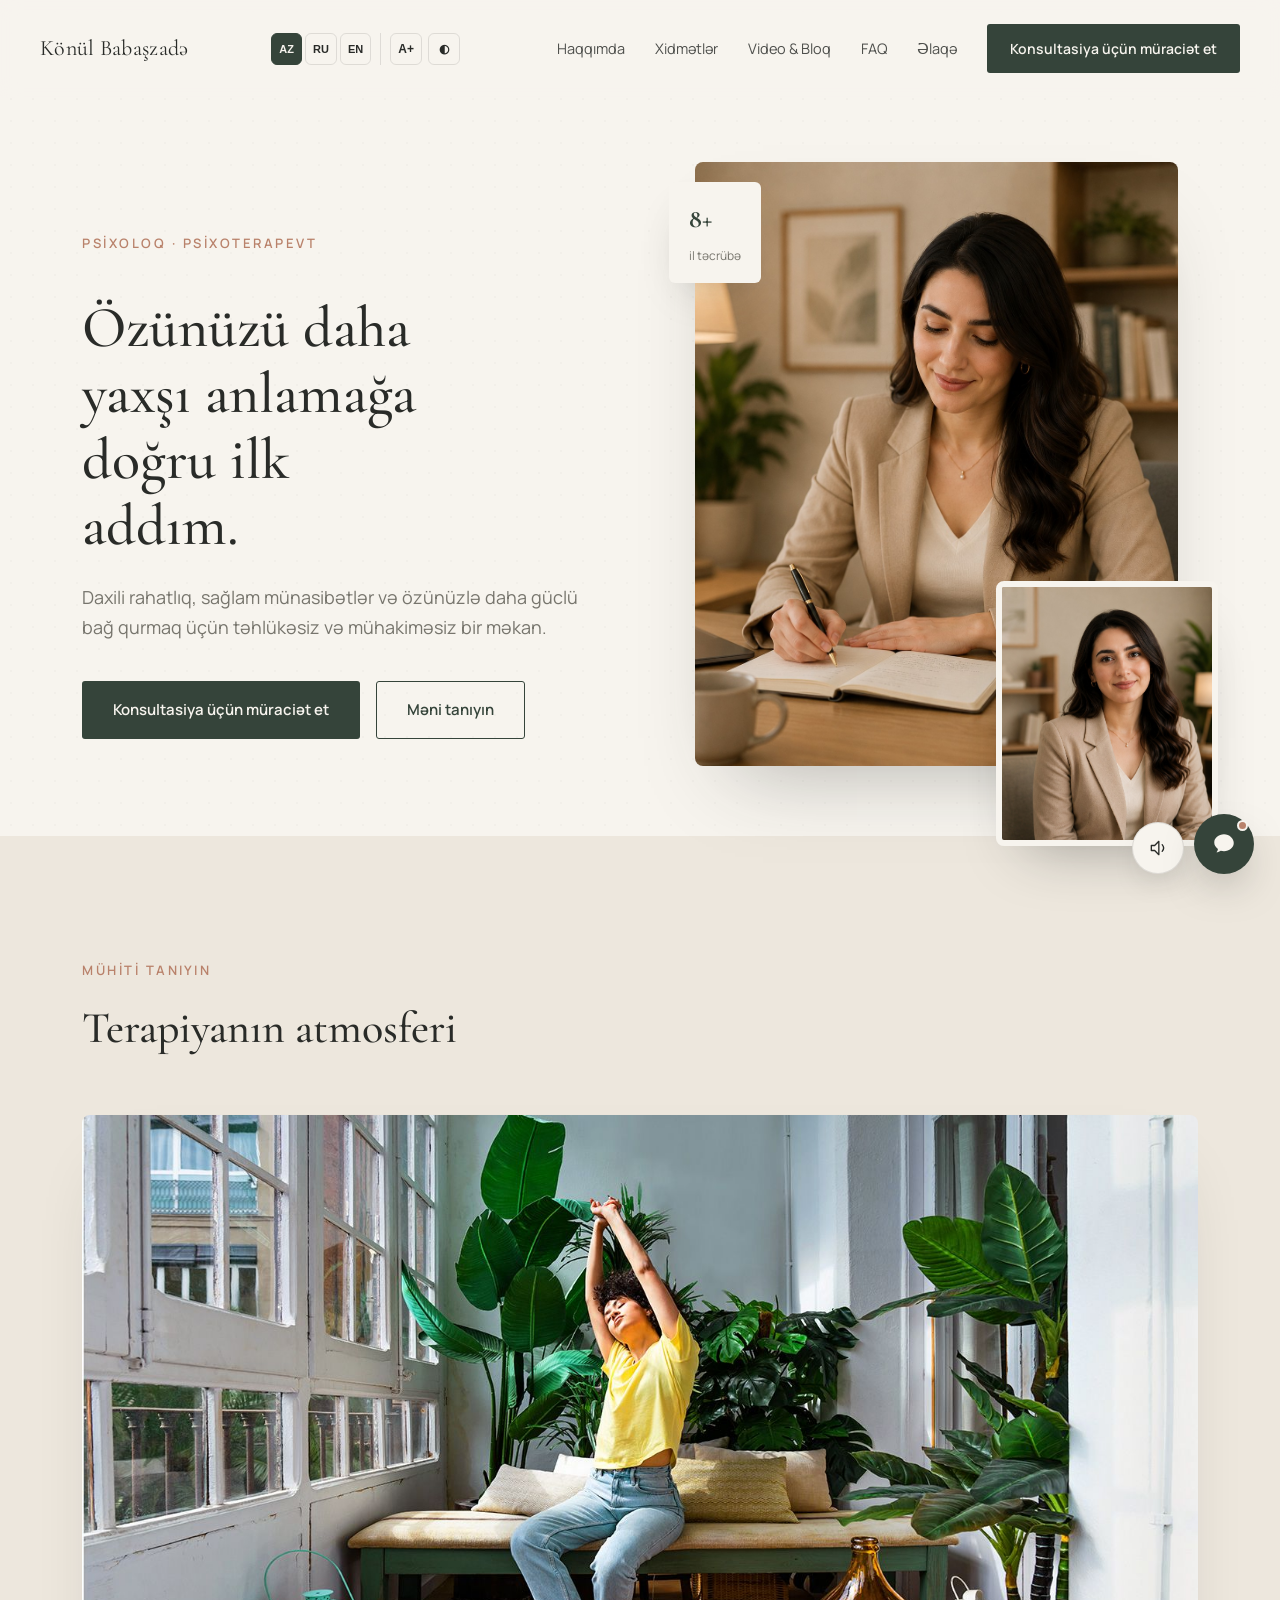
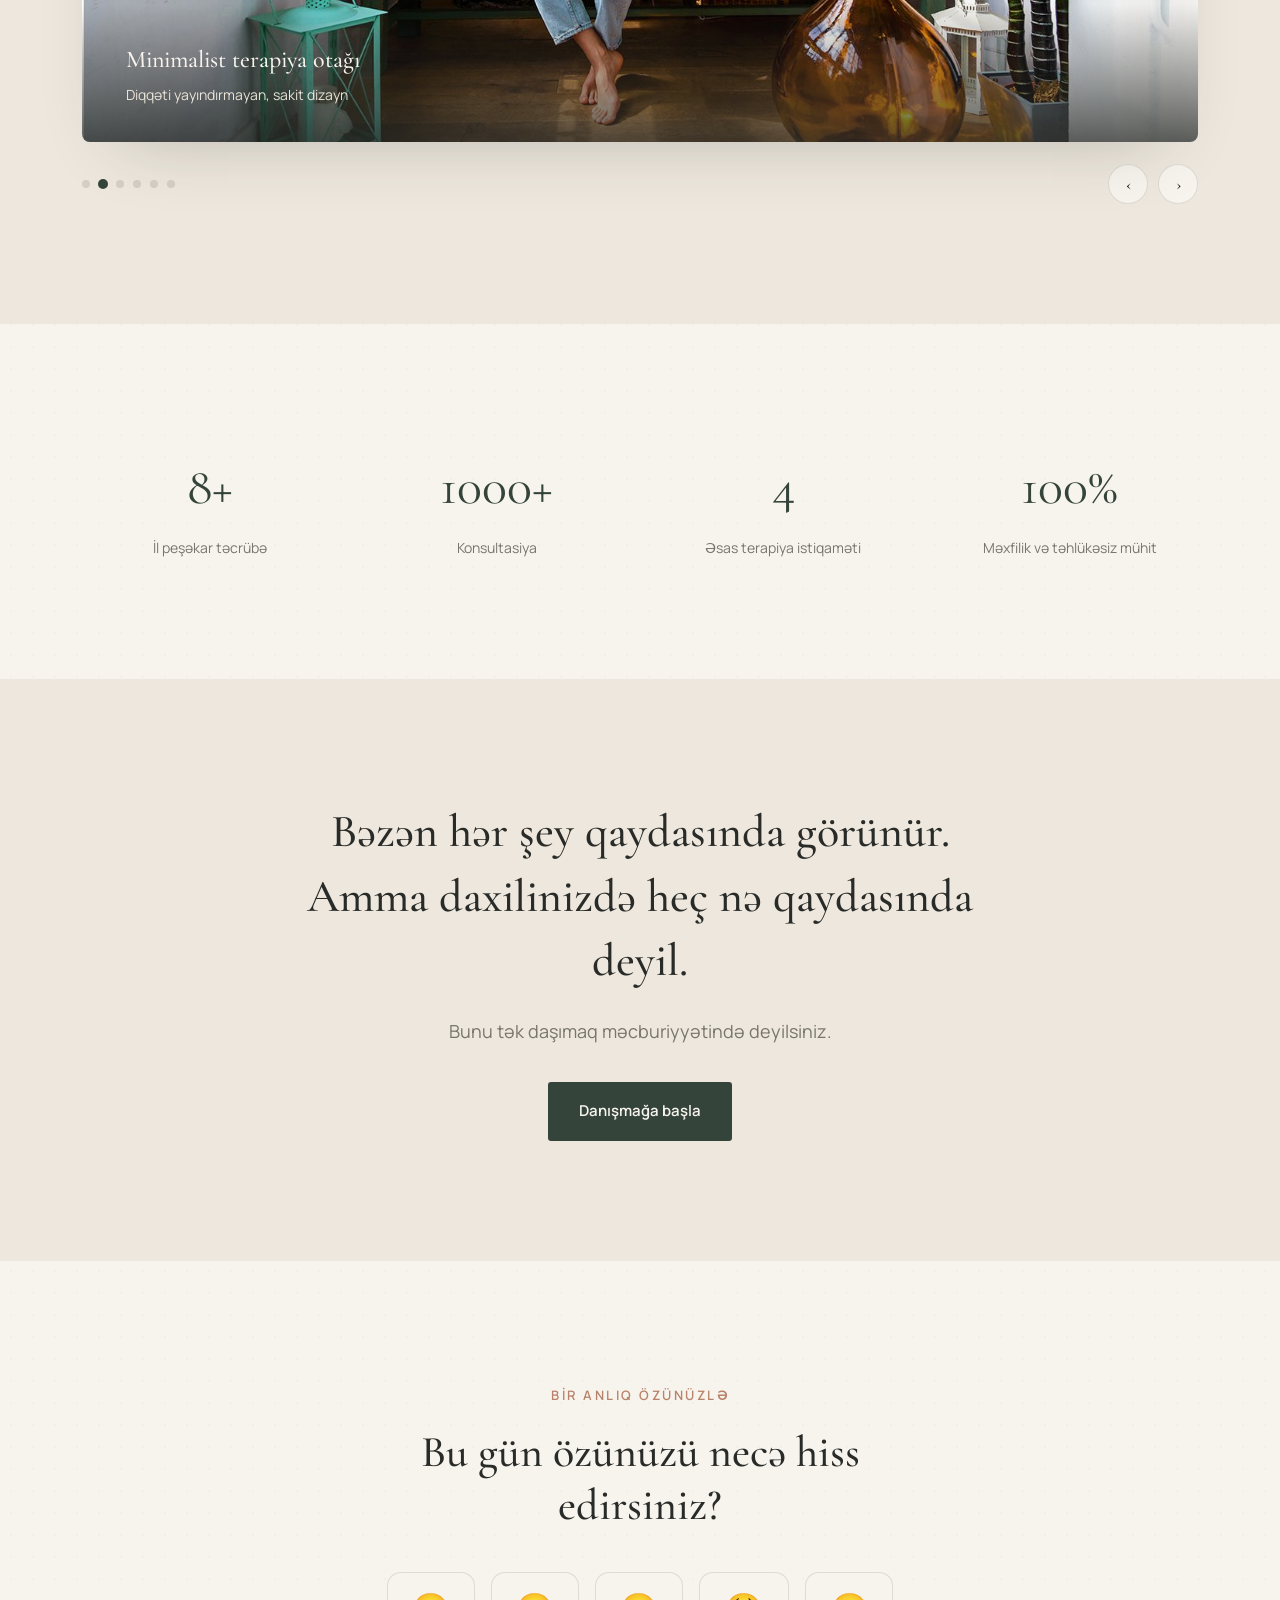
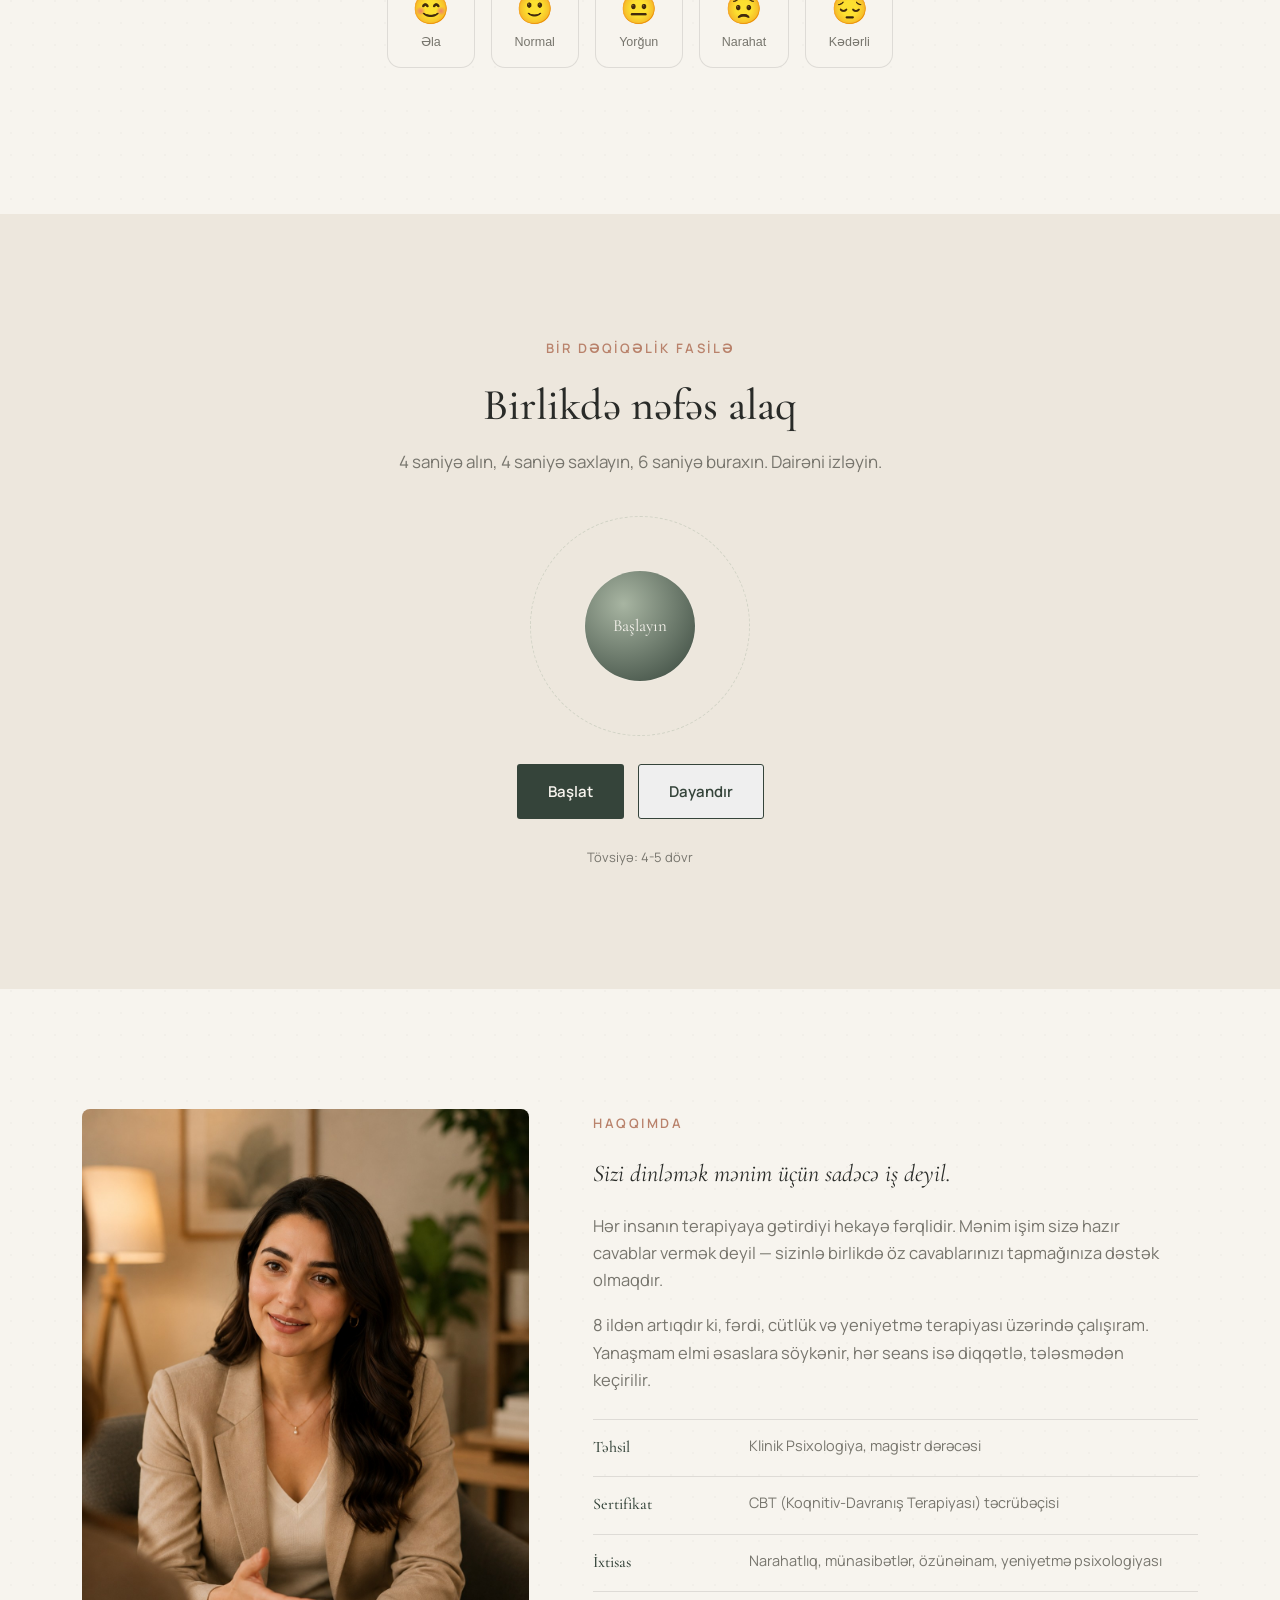
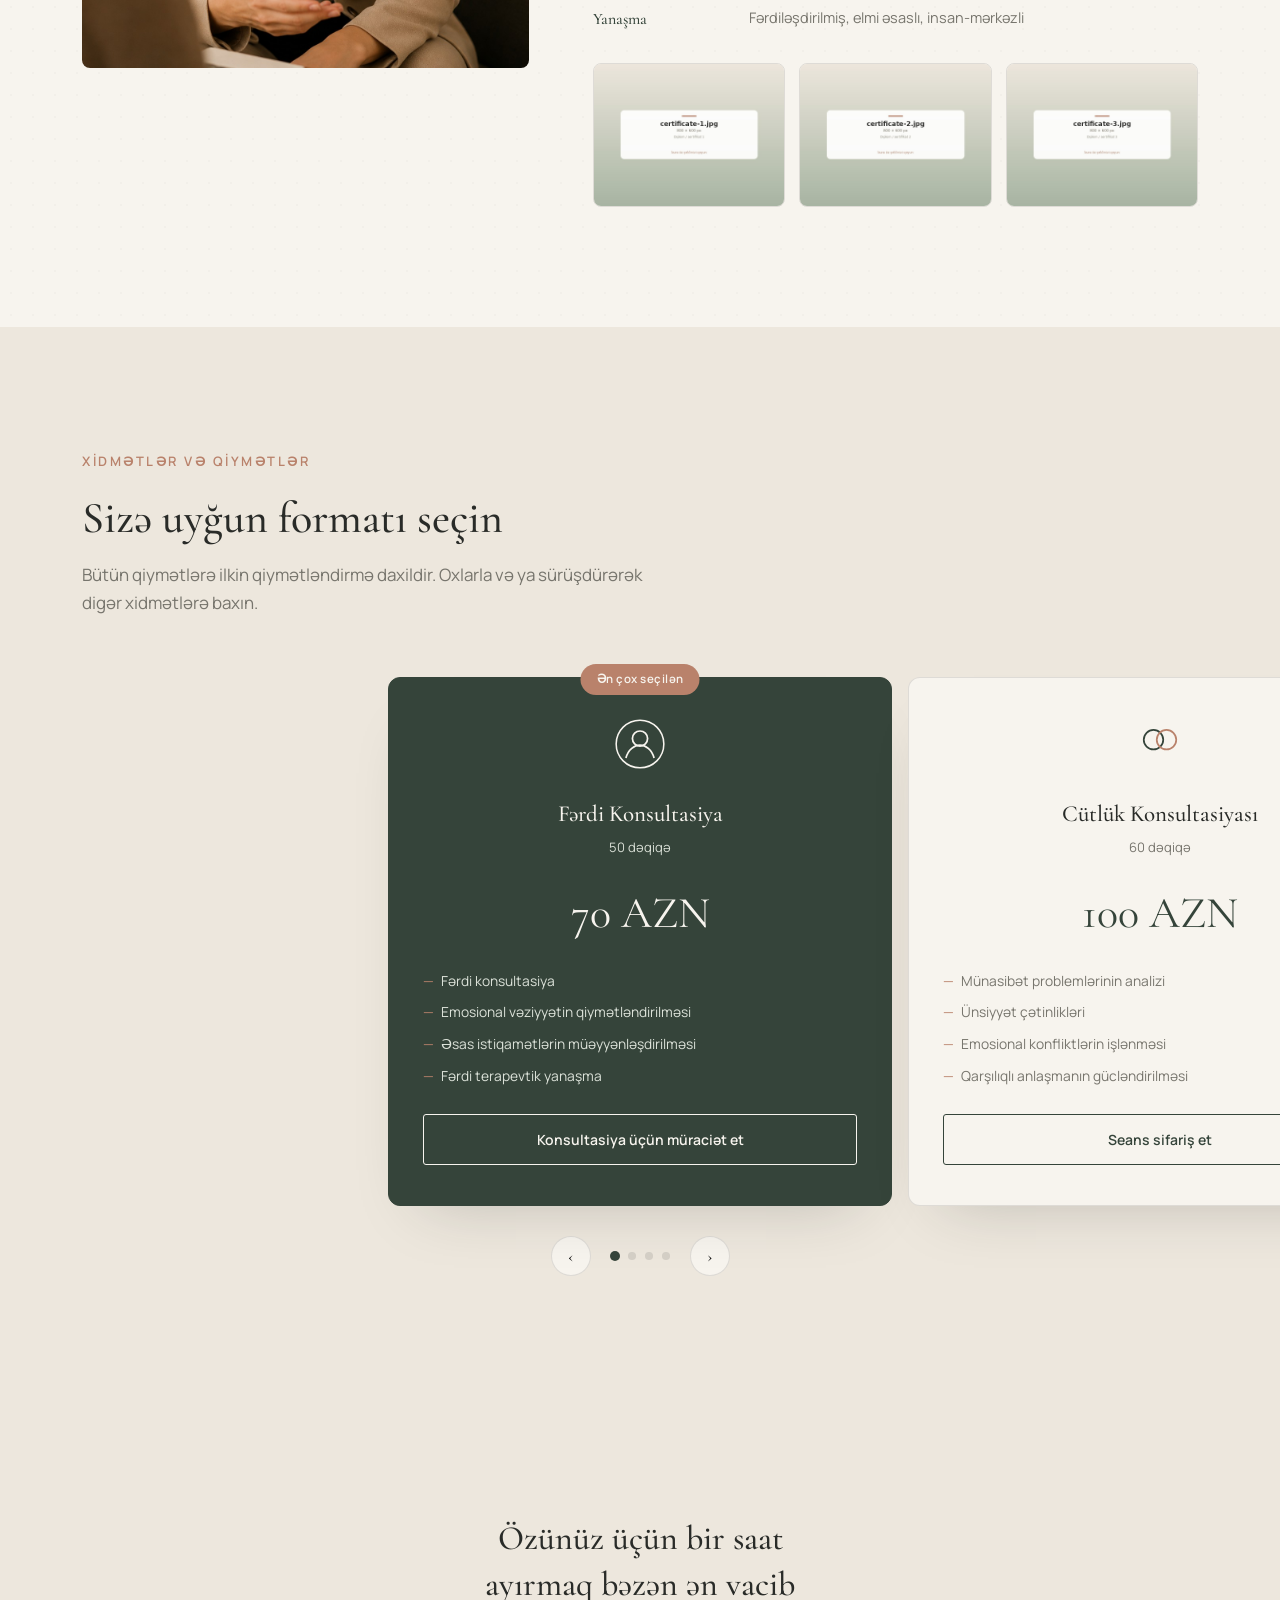
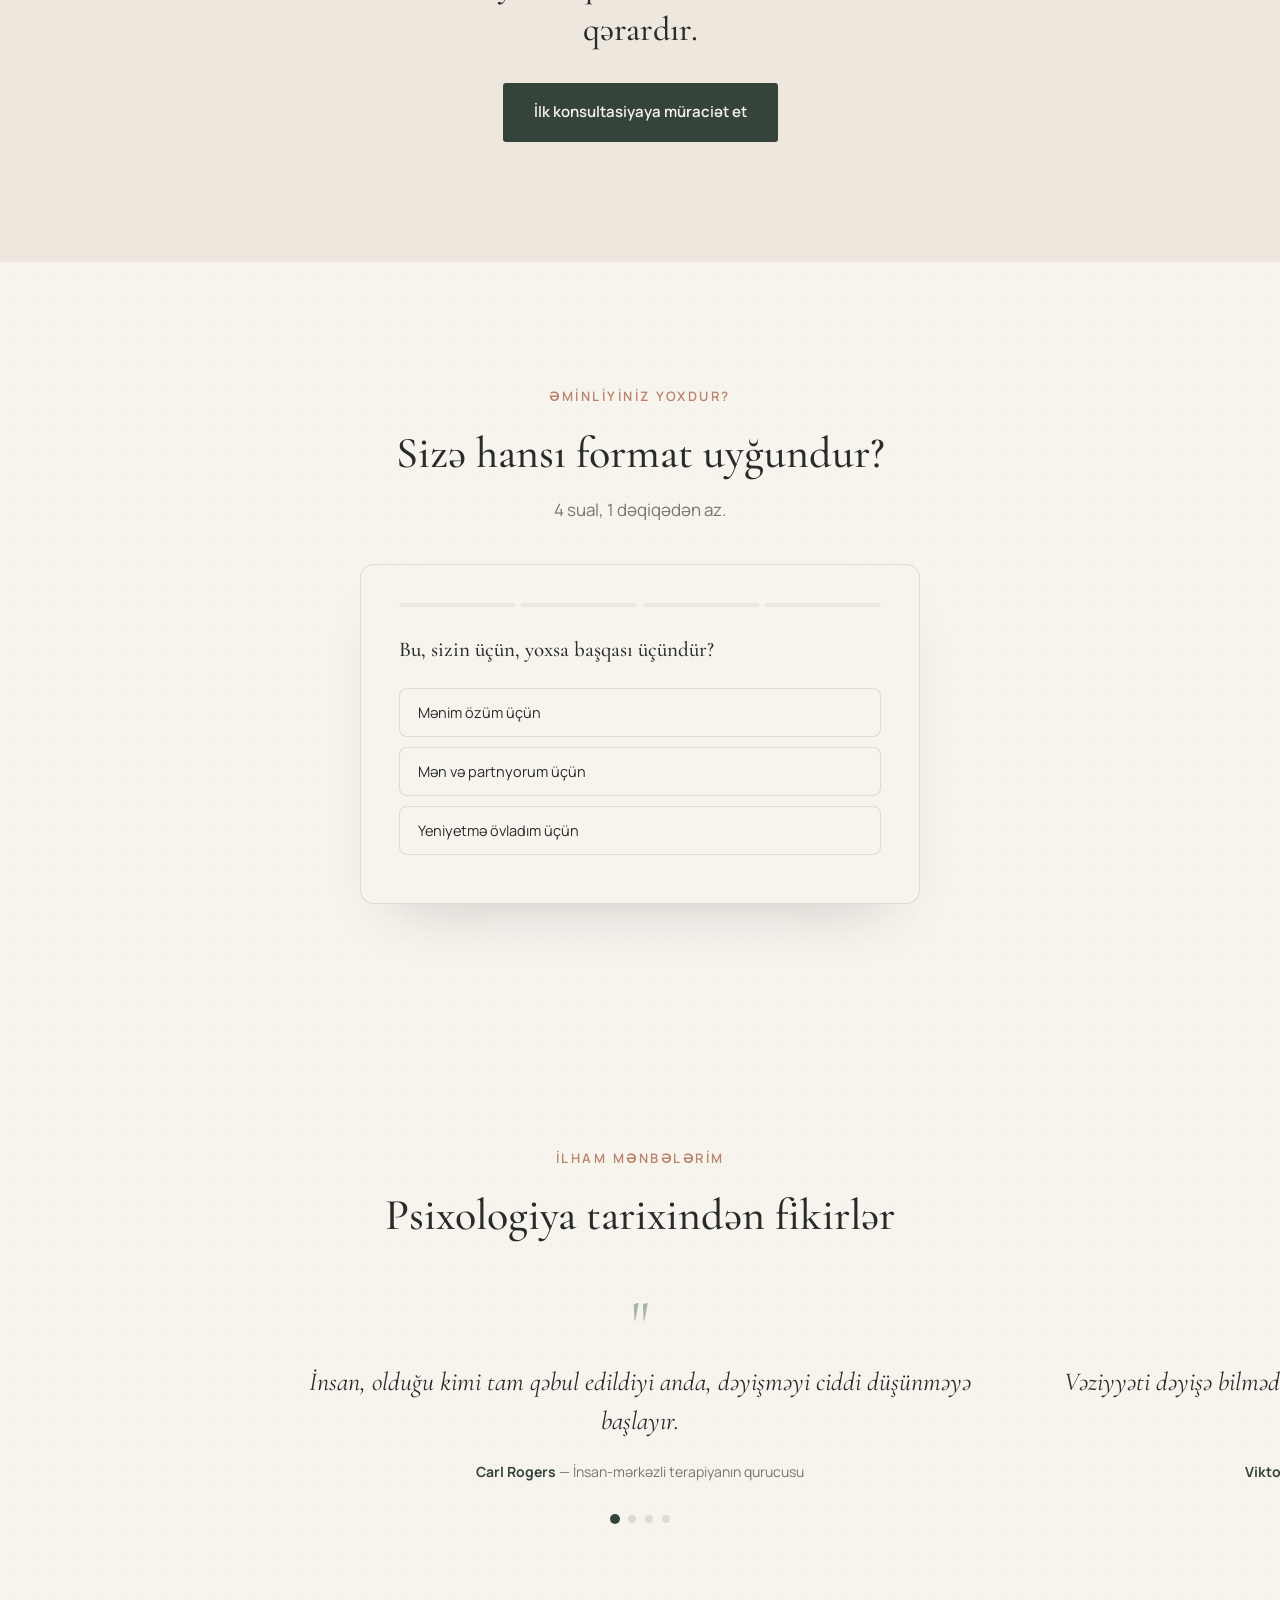
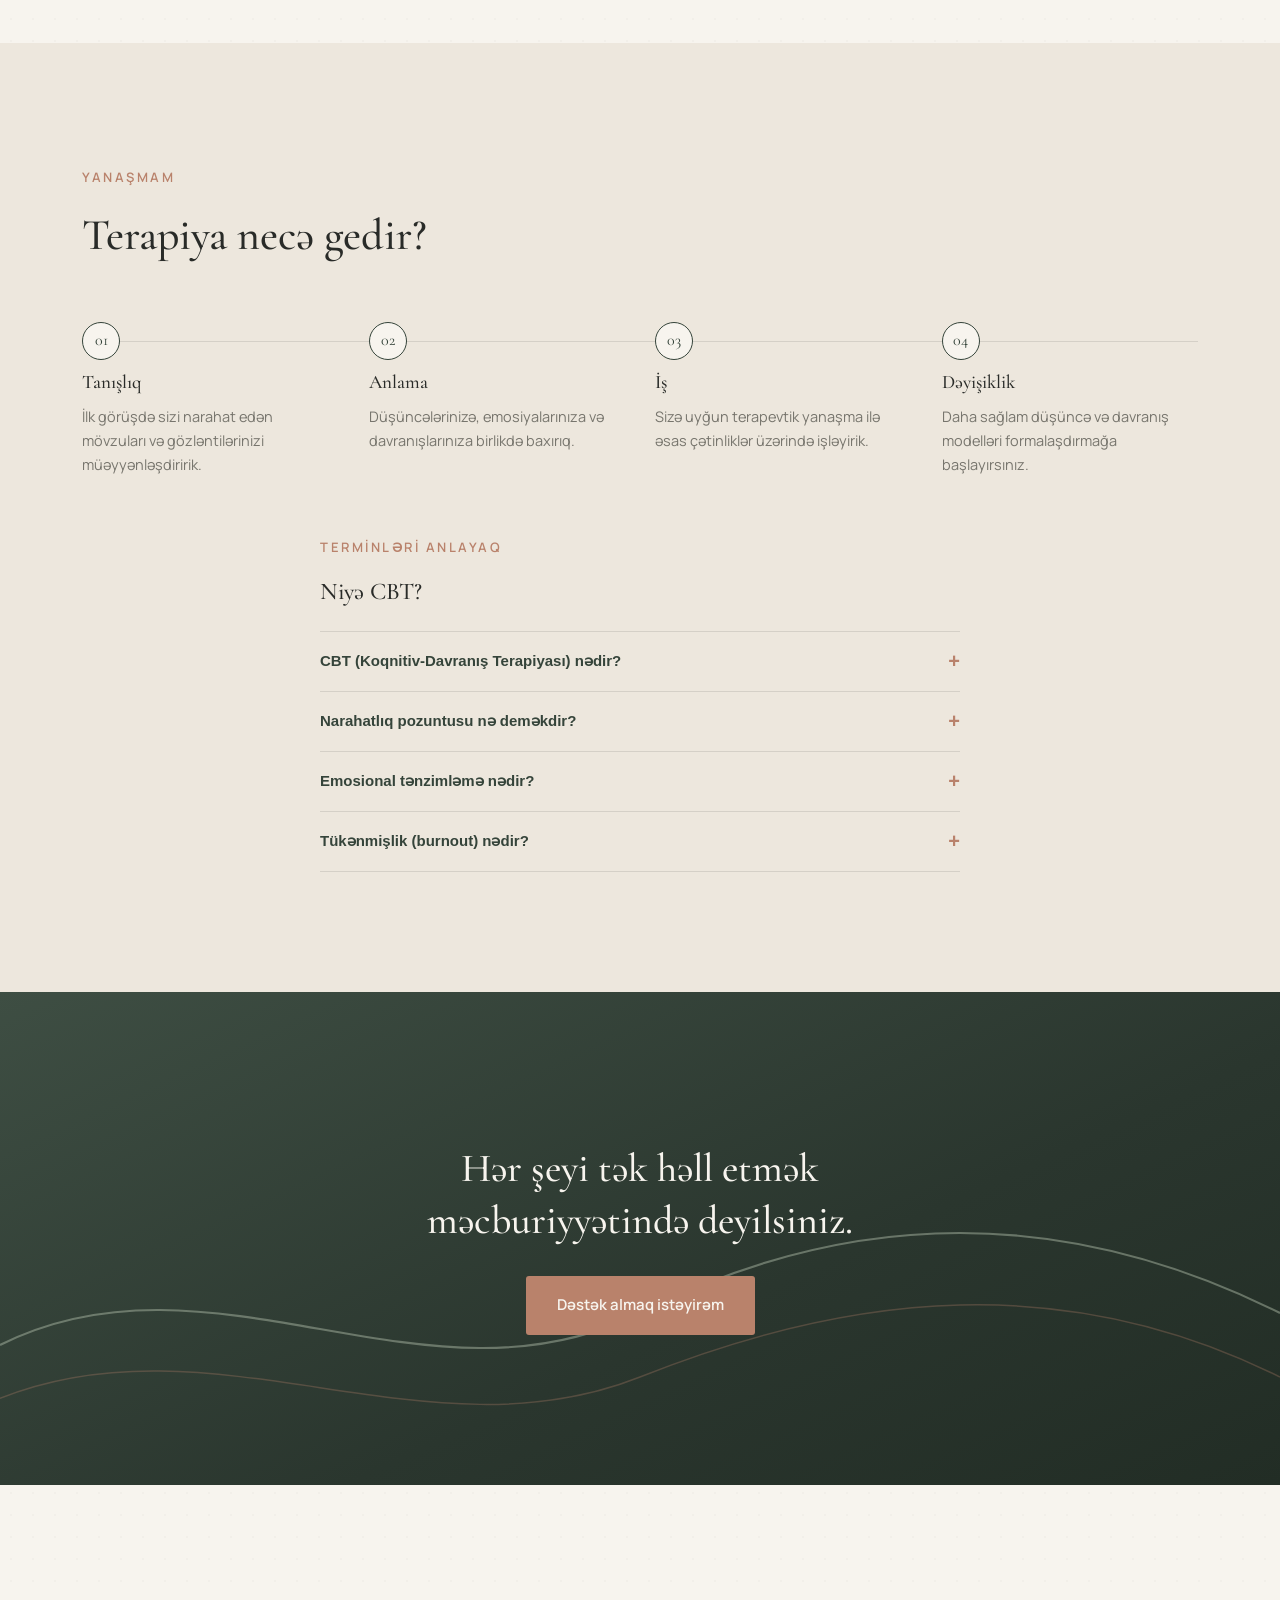
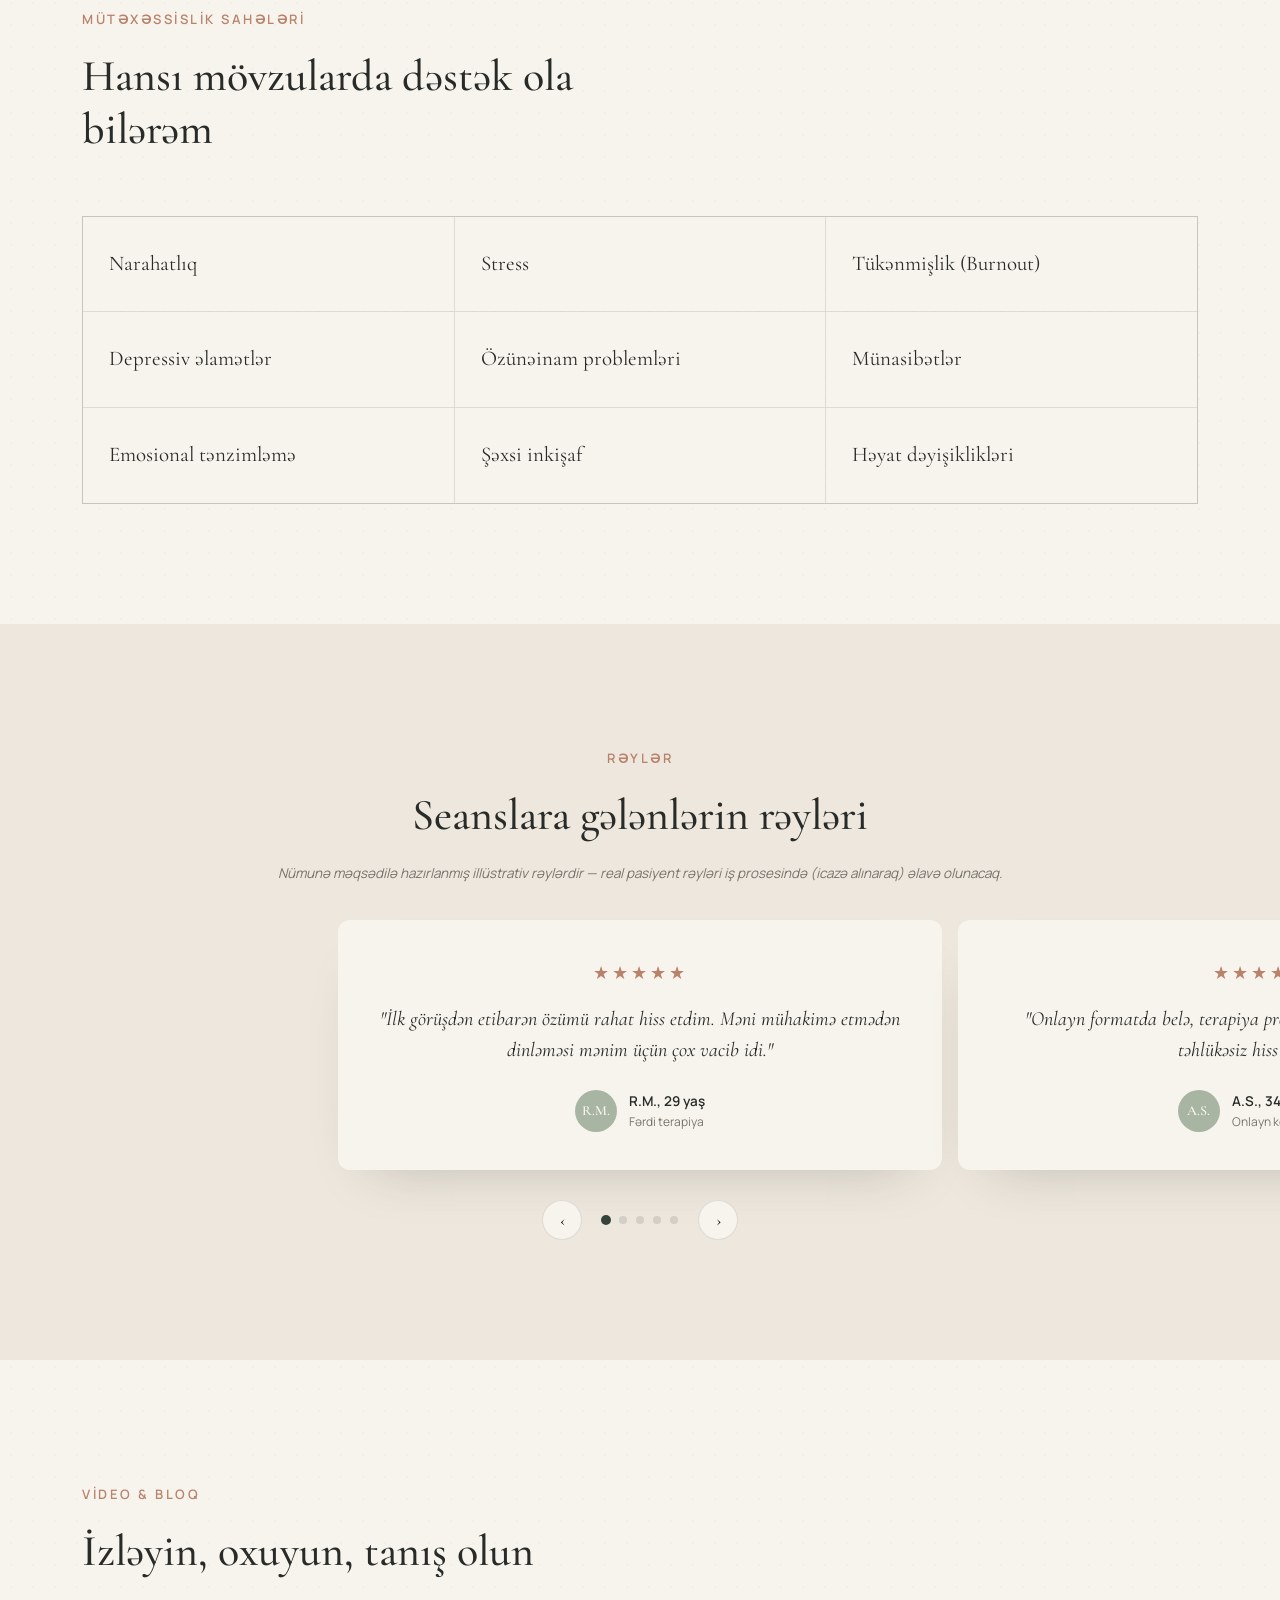
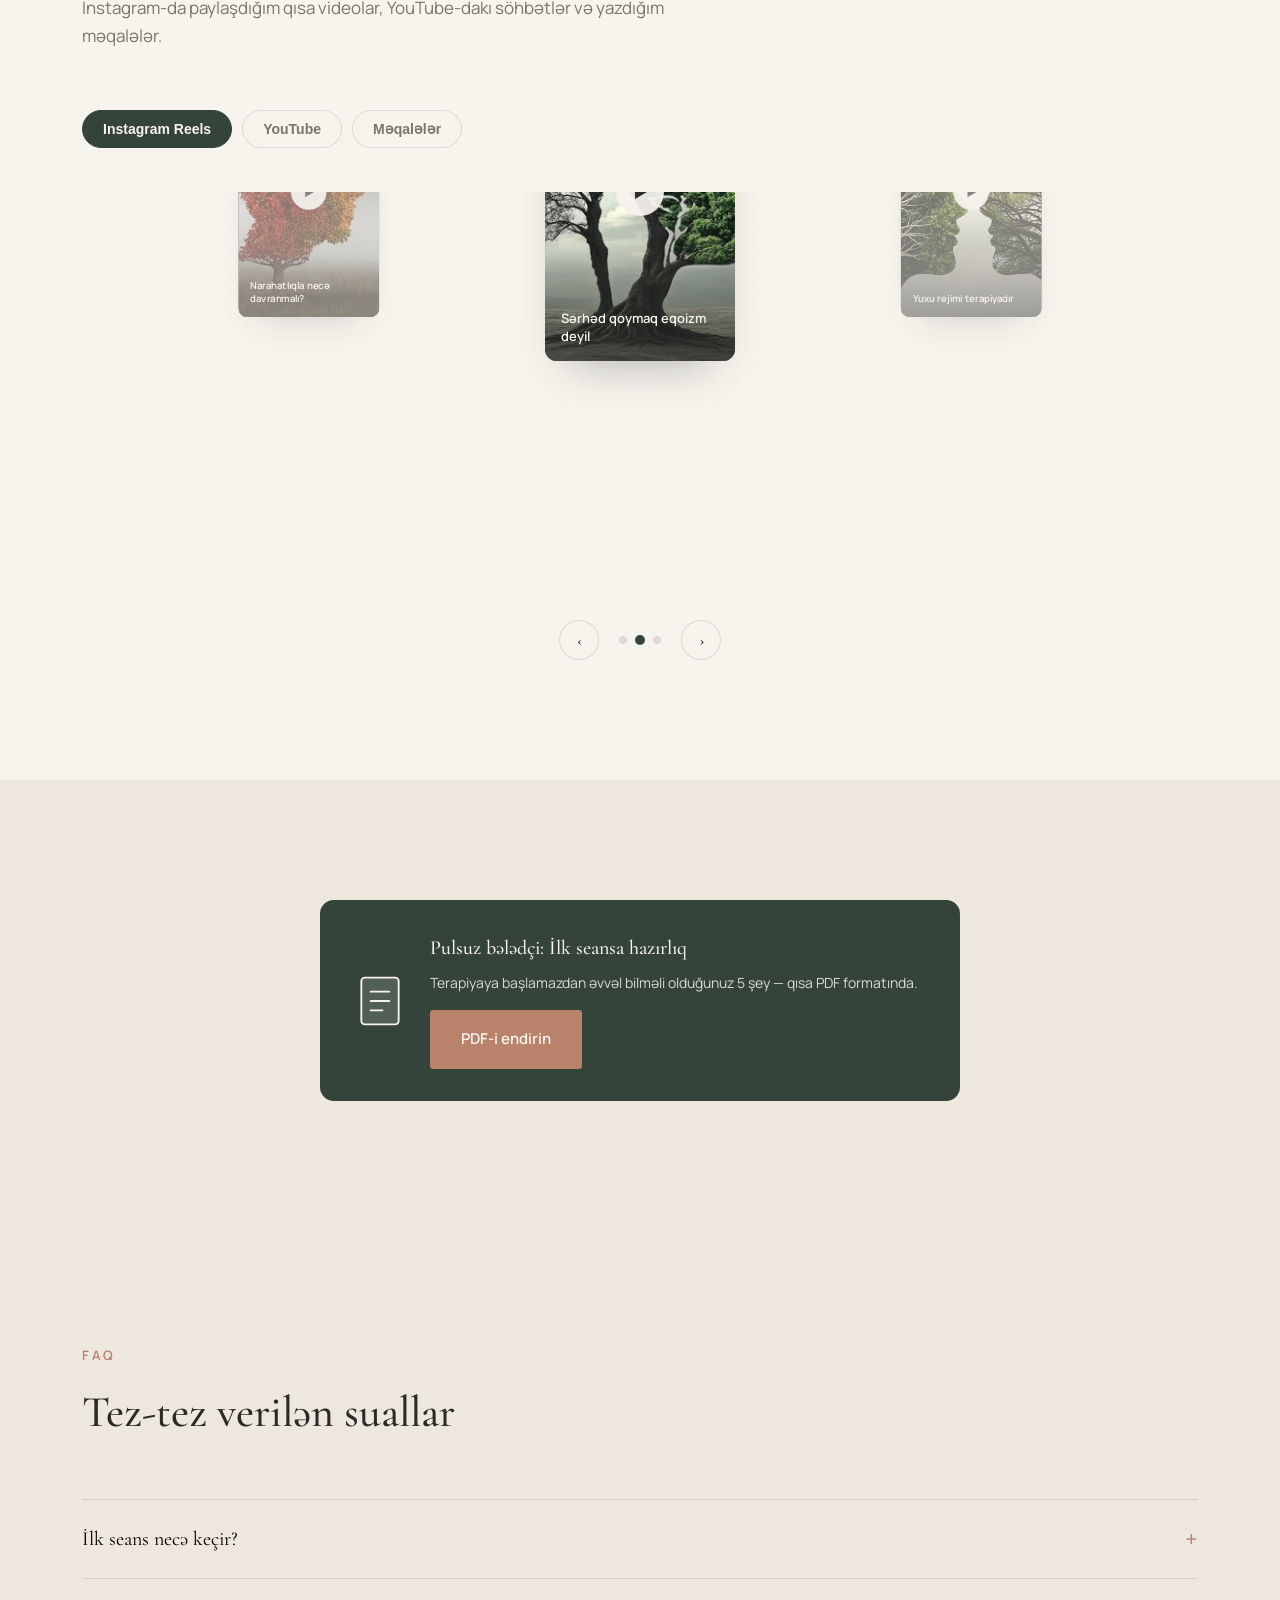
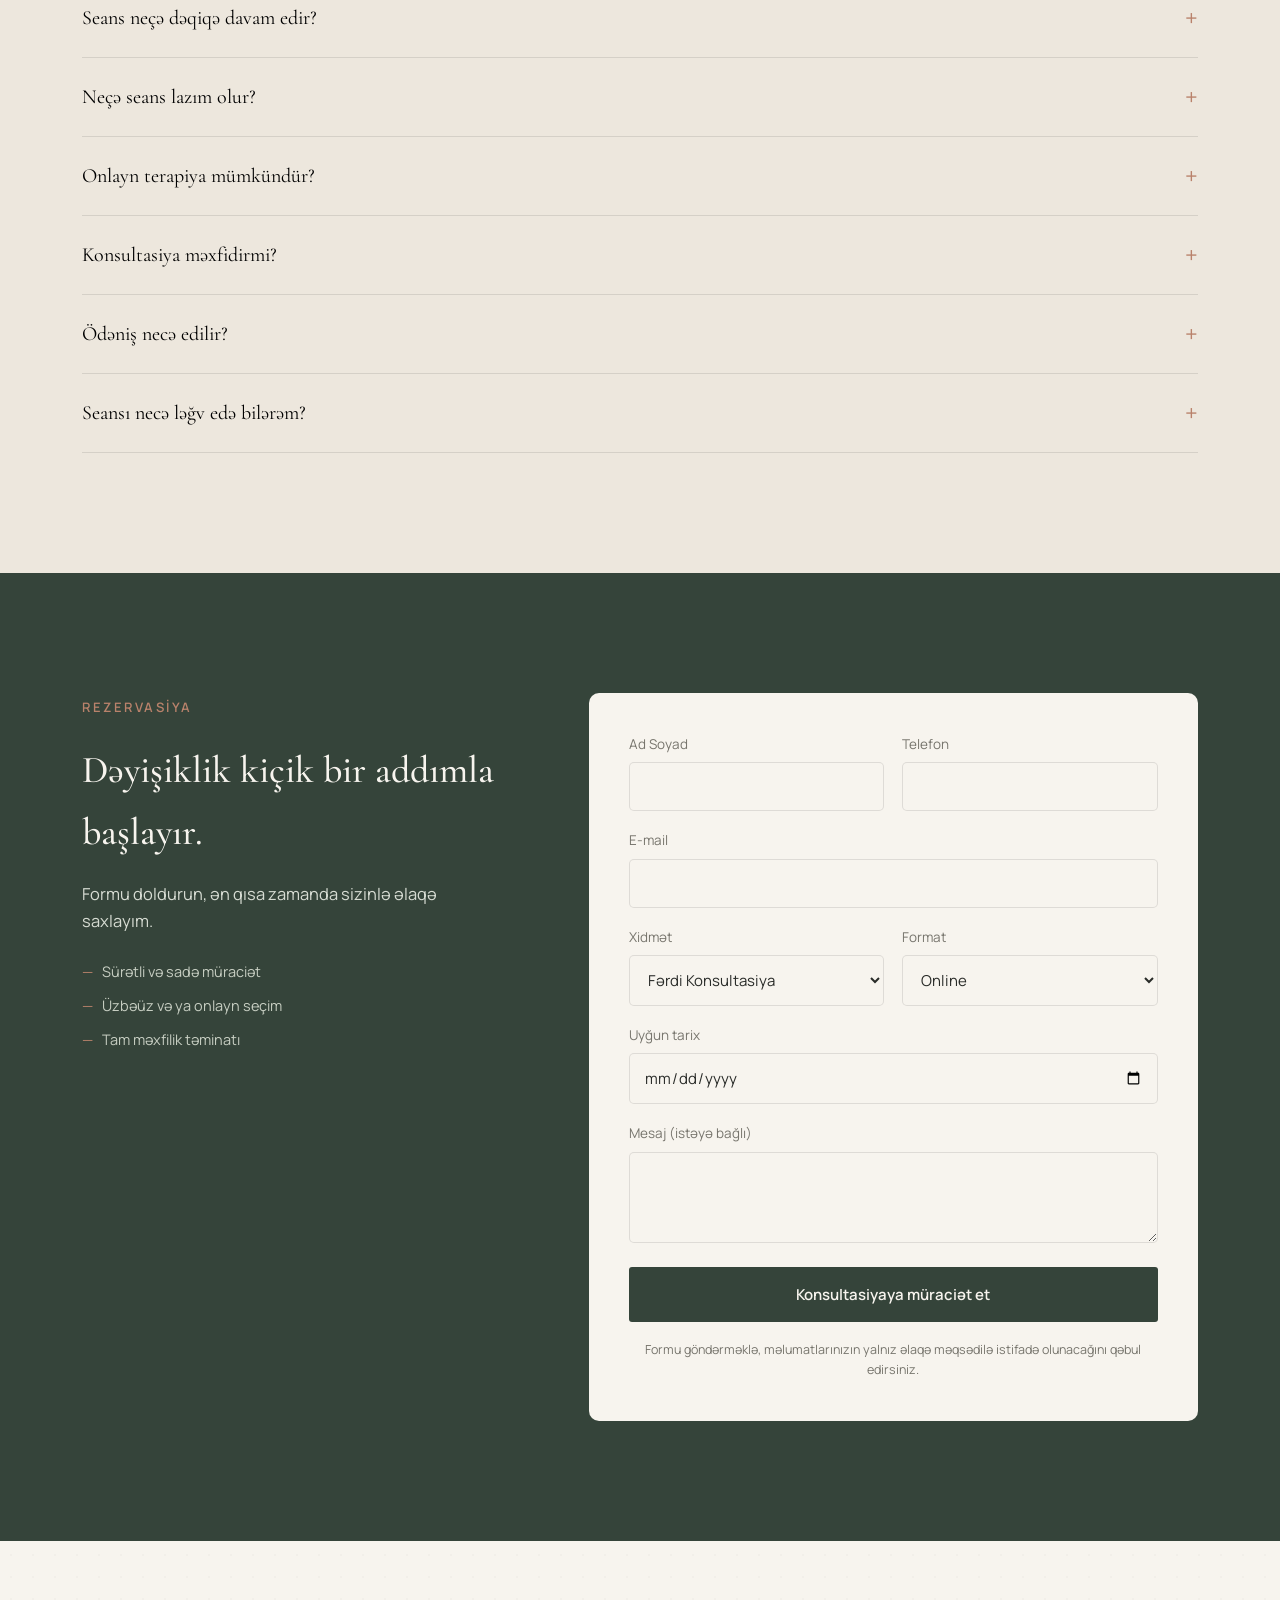
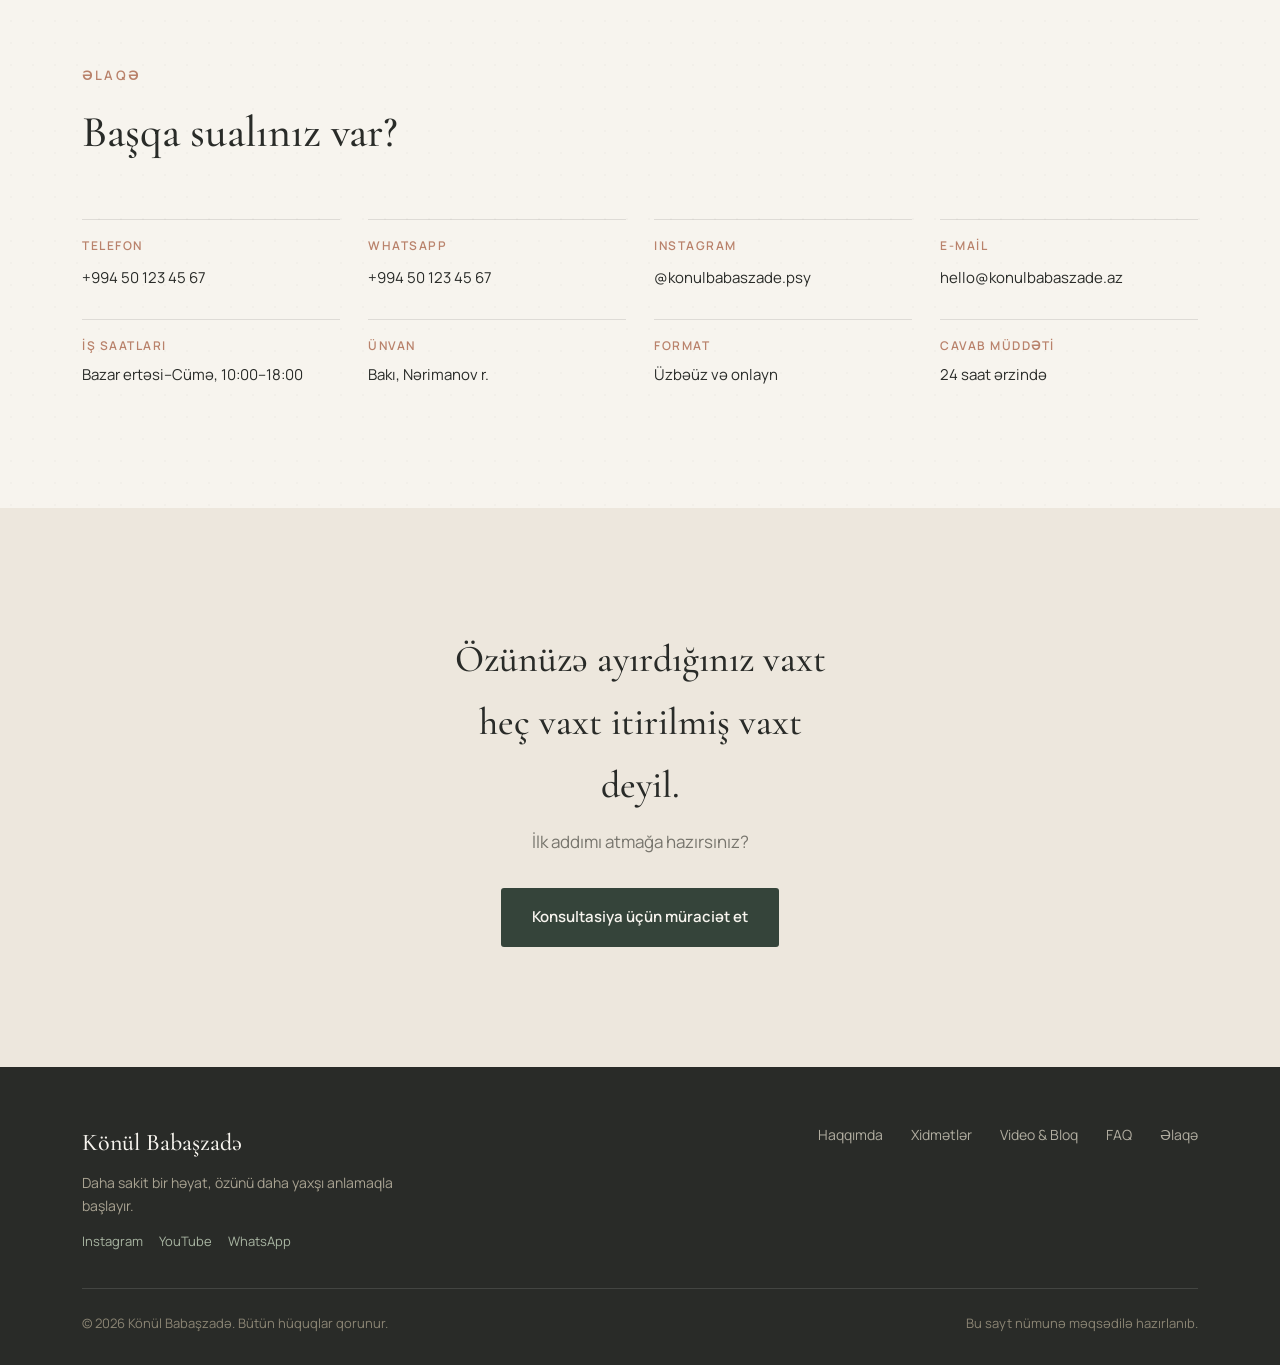
==== commit 57d58a89: "Add files via upload" ====
--- a/index.html
+++ b/index.html
@@ -31,25 +31,41 @@
 
 <nav id="nav" aria-label="Əsas naviqasiya">
   <div class="brand">Könül Babaşzadə</div>
+  <div class="nav-utils">
+    <div class="lang-group">
+      <button id="langAZ" class="active" title="Azərbaycan dili">AZ</button>
+      <button id="langRU" title="Русский (qismən)">RU</button>
+      <button id="langEN" title="English (partial)">EN</button>
+    </div>
+    <button id="fontToggle" title="Şrift ölçüsü">A+</button>
+    <button id="contrastToggle" title="Yüksək kontrast">◐</button>
+  </div>
   <div class="nav-links">
-    <a href="#about">Haqqımda</a>
-    <a href="#pricing">Xidmətlər</a>
-    <a href="#media">Video &amp; Bloq</a>
-    <a href="#faq">FAQ</a>
-    <a href="#contact">Əlaqə</a>
-    <a href="#booking" class="btn nav-cta">Konsultasiya üçün müraciət et</a>
+    <a href="#about" data-i18n="nav_about">Haqqımda</a>
+    <a href="#pricing" data-i18n="nav_pricing">Xidmətlər</a>
+    <a href="#media" data-i18n="nav_media">Video &amp; Bloq</a>
+    <a href="#faq" data-i18n="nav_faq">FAQ</a>
+    <a href="#contact" data-i18n="nav_contact">Əlaqə</a>
+    <a href="#booking" class="btn nav-cta" data-i18n="nav_cta">Konsultasiya üçün müraciət et</a>
   </div>
   <button class="burger" id="burgerBtn" aria-label="Menyunu aç" aria-expanded="false"><span></span><span></span><span></span></button>
 </nav>
 
 <div class="mobile-menu" id="mobileMenu">
   <button class="close" id="closeMenu" aria-label="Menyunu bağla">×</button>
-  <a href="#about">Haqqımda</a>
-  <a href="#pricing">Xidmətlər</a>
-  <a href="#media">Video &amp; Bloq</a>
-  <a href="#faq">FAQ</a>
-  <a href="#contact">Əlaqə</a>
-  <a href="#booking" class="btn btn-primary" style="justify-content:center;">Konsultasiya üçün müraciət et</a>
+  <a href="#about" data-i18n="nav_about">Haqqımda</a>
+  <a href="#pricing" data-i18n="nav_pricing">Xidmətlər</a>
+  <a href="#media" data-i18n="nav_media">Video &amp; Bloq</a>
+  <a href="#faq" data-i18n="nav_faq">FAQ</a>
+  <a href="#contact" data-i18n="nav_contact">Əlaqə</a>
+  <a href="#booking" class="btn btn-primary" style="justify-content:center;" data-i18n="nav_cta">Konsultasiya üçün müraciət et</a>
+  <div class="mobile-utils">
+    <button id="langAZ_m" class="active">AZ</button>
+    <button id="langRU_m">RU</button>
+    <button id="langEN_m">EN</button>
+    <button id="fontToggle_m">A+ Şrift</button>
+    <button id="contrastToggle_m">◐ Kontrast</button>
+  </div>
 </div>
 
 <main id="main">
@@ -57,12 +73,12 @@
 <header class="hero">
   <div class="wrap">
     <div>
-      <span class="kicker">Psixoloq · Psixoterapevt</span>
-      <h1>Özünüzü daha yaxşı anlamağa doğru ilk addım.</h1>
-      <p class="lede">Daxili rahatlıq, sağlam münasibətlər və özünüzlə daha güclü bağ qurmaq üçün təhlükəsiz və mühakiməsiz bir məkan.</p>
+      <span class="kicker" data-i18n="hero_kicker">Psixoloq · Psixoterapevt</span>
+      <h1 data-i18n="hero_title">Özünüzü daha yaxşı anlamağa doğru ilk addım.</h1>
+      <p class="lede" data-i18n="hero_lede">Daxili rahatlıq, sağlam münasibətlər və özünüzlə daha güclü bağ qurmaq üçün təhlükəsiz və mühakiməsiz bir məkan.</p>
       <div class="hero-actions">
-        <a href="#booking" class="btn btn-primary">Konsultasiya üçün müraciət et</a>
-        <a href="#about" class="btn btn-outline">Məni tanıyın</a>
+        <a href="#booking" class="btn btn-primary" data-i18n="nav_cta">Konsultasiya üçün müraciət et</a>
+        <a href="#about" class="btn btn-outline" data-i18n="hero_secondary">Məni tanıyın</a>
       </div>
     </div>
     <div class="hero-visual">
@@ -119,6 +135,44 @@
     <h2>Bəzən hər şey qaydasında görünür.<br>Amma daxilinizdə heç nə qaydasında deyil.</h2>
     <p class="follow">Bunu tək daşımaq məcburiyyətində deyilsiniz.</p>
     <a href="#booking" class="btn btn-primary">Danışmağa başla</a>
+  </div>
+</section>
+
+<section id="mood">
+  <div class="wrap reveal">
+    <div class="section-head" style="margin:0 auto 40px; text-align:center;">
+      <span class="kicker">Bir anlıq özünüzlə</span>
+      <h2>Bu gün özünüzü necə hiss edirsiniz?</h2>
+    </div>
+    <div class="mood-row" id="moodRow">
+      <button class="mood-btn" data-mood="great"><span class="mood-emoji">😊</span><span class="mood-label">Əla</span></button>
+      <button class="mood-btn" data-mood="okay"><span class="mood-emoji">🙂</span><span class="mood-label">Normal</span></button>
+      <button class="mood-btn" data-mood="tired"><span class="mood-emoji">😐</span><span class="mood-label">Yorğun</span></button>
+      <button class="mood-btn" data-mood="anxious"><span class="mood-emoji">😟</span><span class="mood-label">Narahat</span></button>
+      <button class="mood-btn" data-mood="down"><span class="mood-emoji">😔</span><span class="mood-label">Kədərli</span></button>
+    </div>
+    <div class="mood-response" id="moodResponse"></div>
+  </div>
+</section>
+
+<section style="background:var(--beige);">
+  <div class="wrap reveal">
+    <div class="section-head" style="margin:0 auto 40px; text-align:center;">
+      <span class="kicker">Bir dəqiqəlik fasilə</span>
+      <h2>Birlikdə nəfəs alaq</h2>
+      <p class="sub">4 saniyə alın, 4 saniyə saxlayın, 6 saniyə buraxın. Dairəni izləyin.</p>
+    </div>
+    <div class="breathe-wrap">
+      <div class="breathe-circle-outer">
+        <div class="breathe-ring"></div>
+        <div class="breathe-circle" id="breatheCircle">Başlayın</div>
+      </div>
+      <div class="breathe-controls">
+        <button class="btn btn-primary" id="breatheStart">Başlat</button>
+        <button class="btn btn-outline" id="breatheStop">Dayandır</button>
+      </div>
+      <div class="breathe-count" id="breatheCycles">Tövsiyə: 4-5 dövr</div>
+    </div>
   </div>
 </section>
 
@@ -137,6 +191,11 @@
         <div class="about-row"><b>Sertifikat</b><span>CBT (Koqnitiv-Davranış Terapiyası) təcrübəçisi</span></div>
         <div class="about-row"><b>İxtisas</b><span>Narahatlıq, münasibətlər, özünəinam, yeniyetmə psixologiyası</span></div>
         <div class="about-row"><b>Yanaşma</b><span>Fərdiləşdirilmiş, elmi əsaslı, insan-mərkəzli</span></div>
+      </div>
+      <div class="cert-gallery">
+        <img src="images/certificate-1.jpg" alt="Diplom və ya sertifikat 1">
+        <img src="images/certificate-2.jpg" alt="Diplom və ya sertifikat 2">
+        <img src="images/certificate-3.jpg" alt="Diplom və ya sertifikat 3">
       </div>
     </div>
   </div>
@@ -234,6 +293,55 @@
   </div>
 </section>
 
+<section id="quiz">
+  <div class="wrap reveal">
+    <div class="section-head" style="margin:0 auto 40px; text-align:center;">
+      <span class="kicker">Əminliyiniz yoxdur?</span>
+      <h2>Sizə hansı format uyğundur?</h2>
+      <p class="sub">4 sual, 1 dəqiqədən az.</p>
+    </div>
+    <div class="quiz-box">
+      <div class="quiz-progress" id="quizProgress">
+        <span class="qp"></span><span class="qp"></span><span class="qp"></span><span class="qp"></span>
+      </div>
+
+      <div class="quiz-question active" data-q="0">
+        <h3>Bu, sizin üçün, yoxsa başqası üçündür?</h3>
+        <button class="quiz-option" data-val="fardi">Mənim özüm üçün</button>
+        <button class="quiz-option" data-val="cutluk">Mən və partnyorum üçün</button>
+        <button class="quiz-option" data-val="yeniyetme">Yeniyetmə övladım üçün</button>
+      </div>
+
+      <div class="quiz-question" data-q="1">
+        <h3>Üzbəüz, yoxsa onlayn üstünlük verərdiniz?</h3>
+        <button class="quiz-option" data-val="offline">Üzbəüz daha rahatdır</button>
+        <button class="quiz-option" data-val="onlayn">Onlayn daha praktikdir</button>
+        <button class="quiz-option" data-val="ferqi_yoxdur">Fərqi yoxdur</button>
+      </div>
+
+      <div class="quiz-question" data-q="2">
+        <h3>Əsas mövzu nə ilə bağlıdır?</h3>
+        <button class="quiz-option" data-val="stress">Stress, narahatlıq, əhval-ruhiyyə</button>
+        <button class="quiz-option" data-val="munasibet">Münasibətlər, ünsiyyət</button>
+        <button class="quiz-option" data-val="mektep">Məktəb, sosial çətinliklər</button>
+      </div>
+
+      <div class="quiz-question" data-q="3">
+        <h3>Vaxt baxımından nə uyğundur?</h3>
+        <button class="quiz-option" data-val="qisa">Qısa, tez-tez görüşlər</button>
+        <button class="quiz-option" data-val="uzun">Daha uzun, dərin görüşlər</button>
+      </div>
+
+      <div class="quiz-result" id="quizResult">
+        <h3 id="quizResultTitle"></h3>
+        <p id="quizResultText"></p>
+        <a href="#pricing" class="btn btn-primary" id="quizResultBtn">Xidmətə baxın</a>
+        <div><button class="quiz-restart" id="quizRestart">Yenidən başla</button></div>
+      </div>
+    </div>
+  </div>
+</section>
+
 <section id="quotes">
   <div class="wrap reveal">
     <div class="section-head" style="margin:0 auto 50px; text-align:center;">
@@ -263,6 +371,29 @@
       <div class="th-item"><span class="dot">02</span><h3>Anlama</h3><p>Düşüncələrinizə, emosiyalarınıza və davranışlarınıza birlikdə baxırıq.</p></div>
       <div class="th-item"><span class="dot">03</span><h3>İş</h3><p>Sizə uyğun terapevtik yanaşma ilə əsas çətinliklər üzərində işləyirik.</p></div>
       <div class="th-item"><span class="dot">04</span><h3>Dəyişiklik</h3><p>Daha sağlam düşüncə və davranış modelləri formalaşdırmağa başlayırsınız.</p></div>
+    </div>
+
+    <div style="max-width:640px; margin:56px auto 0;">
+      <div class="section-head" style="margin-bottom:24px;">
+        <span class="kicker">Terminləri anlayaq</span>
+        <h2 style="font-size:24px;">Niyə CBT?</h2>
+      </div>
+      <div class="glossary-item">
+        <button class="glossary-q"><span>CBT (Koqnitiv-Davranış Terapiyası) nədir?</span><span class="plus">+</span></button>
+        <div class="glossary-a"><p>Düşüncə, hiss və davranış arasındakı əlaqəni araşdıran, elmi cəhətdən ən çox tədqiq edilmiş terapiya üsullarından biridir. Məqsəd faydasız düşüncə nümunələrini tanımaq və dəyişdirməkdir.</p></div>
+      </div>
+      <div class="glossary-item">
+        <button class="glossary-q"><span>Narahatlıq pozuntusu nə deməkdir?</span><span class="plus">+</span></button>
+        <div class="glossary-a"><p>Gündəlik həyatı çətinləşdirəcək qədər tez-tez və şiddətli narahatlıq hissi ilə xarakterizə olunan vəziyyətdir. Diaqnoz yalnız mütəxəssis tərəfindən qoyula bilər.</p></div>
+      </div>
+      <div class="glossary-item">
+        <button class="glossary-q"><span>Emosional tənzimləmə nədir?</span><span class="plus">+</span></button>
+        <div class="glossary-a"><p>Güclü hisslərlə (qəzəb, kədər, həyəcan) sağlam şəkildə baş etmə bacarığıdır. Bu, hissləri boğmaq deyil, onları tanıyıb idarə edə bilməkdir.</p></div>
+      </div>
+      <div class="glossary-item">
+        <button class="glossary-q"><span>Tükənmişlik (burnout) nədir?</span><span class="plus">+</span></button>
+        <div class="glossary-a"><p>Uzunmüddətli stresin nəticəsində yaranan fiziki və emosional tükənmə halıdır — adətən iş və ya qayğı yükü ilə əlaqəli olur.</p></div>
+      </div>
     </div>
   </div>
 </section>
@@ -301,12 +432,73 @@
   <div class="wrap reveal">
     <div class="section-head" style="margin:0 auto 20px; text-align:center;">
       <span class="kicker">Rəylər</span>
-      <h2>Danışanlar</h2>
+      <h2>Seanslara gələnlərin rəyləri</h2>
     </div>
     <p class="testi-note">Nümunə məqsədilə hazırlanmış illüstrativ rəylərdir — real pasiyent rəyləri iş prosesində (icazə alınaraq) əlavə olunacaq.</p>
-    <div class="testi-grid">
-      <div class="testi-card"><p>"İlk görüşdən etibarən özümü rahat hiss etdim. Məni mühakimə etmədən dinləməsi mənim üçün çox vacib idi."</p><div class="who">— Nümunə rəy, anonim</div></div>
-      <div class="testi-card"><p>"Onlayn formatda belə, terapiya prosesi eyni dərəcədə səmərəli və təhlükəsiz hiss olundu."</p><div class="who">— Nümunə rəy, anonim</div></div>
+    <div class="testi-carousel">
+      <div class="ttrack" id="ttrack">
+
+        <div class="tslide">
+          <div class="testi-card-big">
+            <div class="stars">★★★★★</div>
+            <p>"İlk görüşdən etibarən özümü rahat hiss etdim. Məni mühakimə etmədən dinləməsi mənim üçün çox vacib idi."</p>
+            <div class="testi-foot">
+              <div class="testi-avatar">R.M.</div>
+              <div><div class="testi-name">R.M., 29 yaş</div><div class="testi-tag">Fərdi terapiya</div></div>
+            </div>
+          </div>
+        </div>
+
+        <div class="tslide">
+          <div class="testi-card-big">
+            <div class="stars">★★★★★</div>
+            <p>"Onlayn formatda belə, terapiya prosesi eyni dərəcədə səmərəli və təhlükəsiz hiss olundu."</p>
+            <div class="testi-foot">
+              <div class="testi-avatar">A.S.</div>
+              <div><div class="testi-name">A.S., 34 yaş</div><div class="testi-tag">Onlayn konsultasiya</div></div>
+            </div>
+          </div>
+        </div>
+
+        <div class="tslide">
+          <div class="testi-card-big">
+            <div class="stars">★★★★★</div>
+            <p>"Cütlük seanslarından sonra bir-birimizi susmadan dinləyə bilirik. Böyük fərq yaratdı."</p>
+            <div class="testi-foot">
+              <div class="testi-avatar">A+T</div>
+              <div><div class="testi-name">A. və T.</div><div class="testi-tag">Cütlük terapiyası</div></div>
+            </div>
+          </div>
+        </div>
+
+        <div class="tslide">
+          <div class="testi-card-big">
+            <div class="stars">★★★★★</div>
+            <p>"Oğlum məktəbdə yaşadığı stresslə bağlı seanslardan sonra özünü daha inamlı hiss etməyə başladı."</p>
+            <div class="testi-foot">
+              <div class="testi-avatar">N.V.</div>
+              <div><div class="testi-name">N.V., valideyn</div><div class="testi-tag">Yeniyetmə konsultasiyası</div></div>
+            </div>
+          </div>
+        </div>
+
+        <div class="tslide">
+          <div class="testi-card-big">
+            <div class="stars">★★★★★</div>
+            <p>"Uzun müddətdir daşıdığım narahatlıqdan ilk dəfə yüngülləşdiyimi hiss etdim. Tövsiyə edirəm."</p>
+            <div class="testi-foot">
+              <div class="testi-avatar">K.İ.</div>
+              <div><div class="testi-name">K.İ., 41 yaş</div><div class="testi-tag">Fərdi terapiya</div></div>
+            </div>
+          </div>
+        </div>
+
+      </div>
+      <div class="testi-nav">
+        <button class="iarrow" id="tprev" aria-label="Əvvəlki rəy">‹</button>
+        <div class="idots" id="tdots"></div>
+        <button class="iarrow" id="tnext" aria-label="Növbəti rəy">›</button>
+      </div>
     </div>
   </div>
 </section>
@@ -326,80 +518,132 @@
     </div>
 
     <div class="media-panel active" id="panel-reels">
-      <div class="reels-grid">
-        <a class="reel-card" href="https://www.instagram.com/reel/BURAYA_LINK_YAZIN/" target="_blank" rel="noopener">
-          <img src="images/reel-1.jpg" alt="Instagram reel 1">
-          <div class="reel-overlay"><div class="reel-title">Narahatlıqla necə davranmalı?</div></div>
-          <div class="reel-play"><svg width="20" height="20" viewBox="0 0 20 20"><path d="M5 3 L17 10 L5 17 Z" fill="#292B28"/></svg></div>
-          <div class="reel-badge"><svg width="16" height="16" viewBox="0 0 24 24" fill="none"><rect x="3" y="3" width="18" height="18" rx="5" stroke="#292B28" stroke-width="1.6"/><circle cx="12" cy="12" r="4" stroke="#292B28" stroke-width="1.6"/></svg></div>
-        </a>
-        <a class="reel-card" href="https://www.instagram.com/reel/BURAYA_LINK_YAZIN/" target="_blank" rel="noopener">
-          <img src="images/reel-2.jpg" alt="Instagram reel 2">
-          <div class="reel-overlay"><div class="reel-title">Sərhəd qoymaq eqoizm deyil</div></div>
-          <div class="reel-play"><svg width="20" height="20" viewBox="0 0 20 20"><path d="M5 3 L17 10 L5 17 Z" fill="#292B28"/></svg></div>
-          <div class="reel-badge"><svg width="16" height="16" viewBox="0 0 24 24" fill="none"><rect x="3" y="3" width="18" height="18" rx="5" stroke="#292B28" stroke-width="1.6"/><circle cx="12" cy="12" r="4" stroke="#292B28" stroke-width="1.6"/></svg></div>
-        </a>
-        <a class="reel-card" href="https://www.instagram.com/reel/BURAYA_LINK_YAZIN/" target="_blank" rel="noopener">
-          <img src="images/reel-3.jpg" alt="Instagram reel 3">
-          <div class="reel-overlay"><div class="reel-title">Yuxu rejimi terapiyadır</div></div>
-          <div class="reel-play"><svg width="20" height="20" viewBox="0 0 20 20"><path d="M5 3 L17 10 L5 17 Z" fill="#292B28"/></svg></div>
-          <div class="reel-badge"><svg width="16" height="16" viewBox="0 0 24 24" fill="none"><rect x="3" y="3" width="18" height="18" rx="5" stroke="#292B28" stroke-width="1.6"/><circle cx="12" cy="12" r="4" stroke="#292B28" stroke-width="1.6"/></svg></div>
-        </a>
+      <div class="focus-carousel reel-focus" id="reelFocus">
+        <div class="fc-track">
+          <div class="fc-item">
+            <a class="reel-card" href="https://www.instagram.com/reel/BURAYA_LINK_YAZIN/" target="_blank" rel="noopener">
+              <img src="images/reel-1.jpg" alt="Instagram reel 1">
+              <div class="reel-overlay"><div class="reel-title">Narahatlıqla necə davranmalı?</div></div>
+              <div class="reel-play"><svg width="20" height="20" viewBox="0 0 20 20"><path d="M5 3 L17 10 L5 17 Z" fill="#292B28"/></svg></div>
+              <div class="reel-badge"><svg width="16" height="16" viewBox="0 0 24 24" fill="none"><rect x="3" y="3" width="18" height="18" rx="5" stroke="#292B28" stroke-width="1.6"/><circle cx="12" cy="12" r="4" stroke="#292B28" stroke-width="1.6"/></svg></div>
+            </a>
+          </div>
+          <div class="fc-item">
+            <a class="reel-card" href="https://www.instagram.com/reel/BURAYA_LINK_YAZIN/" target="_blank" rel="noopener">
+              <img src="images/reel-2.jpg" alt="Instagram reel 2">
+              <div class="reel-overlay"><div class="reel-title">Sərhəd qoymaq eqoizm deyil</div></div>
+              <div class="reel-play"><svg width="20" height="20" viewBox="0 0 20 20"><path d="M5 3 L17 10 L5 17 Z" fill="#292B28"/></svg></div>
+              <div class="reel-badge"><svg width="16" height="16" viewBox="0 0 24 24" fill="none"><rect x="3" y="3" width="18" height="18" rx="5" stroke="#292B28" stroke-width="1.6"/><circle cx="12" cy="12" r="4" stroke="#292B28" stroke-width="1.6"/></svg></div>
+            </a>
+          </div>
+          <div class="fc-item">
+            <a class="reel-card" href="https://www.instagram.com/reel/BURAYA_LINK_YAZIN/" target="_blank" rel="noopener">
+              <img src="images/reel-3.jpg" alt="Instagram reel 3">
+              <div class="reel-overlay"><div class="reel-title">Yuxu rejimi terapiyadır</div></div>
+              <div class="reel-play"><svg width="20" height="20" viewBox="0 0 20 20"><path d="M5 3 L17 10 L5 17 Z" fill="#292B28"/></svg></div>
+              <div class="reel-badge"><svg width="16" height="16" viewBox="0 0 24 24" fill="none"><rect x="3" y="3" width="18" height="18" rx="5" stroke="#292B28" stroke-width="1.6"/><circle cx="12" cy="12" r="4" stroke="#292B28" stroke-width="1.6"/></svg></div>
+            </a>
+          </div>
+        </div>
+      </div>
+      <div class="focus-nav">
+        <button class="iarrow" id="reelPrev" aria-label="Əvvəlki">‹</button>
+        <div class="idots" id="reelDots"></div>
+        <button class="iarrow" id="reelNext" aria-label="Növbəti">›</button>
       </div>
     </div>
 
     <div class="media-panel" id="panel-youtube">
-      <div class="yt-grid">
-        <a class="yt-card" href="https://www.youtube.com/watch?v=BURAYA_VIDEO_ID_YAZIN" target="_blank" rel="noopener">
-          <div class="yt-thumb"><img src="images/youtube-1.jpg" alt="YouTube video 1"><div class="yt-play"><svg width="22" height="22" viewBox="0 0 20 20"><path d="M5 3 L17 10 L5 17 Z" fill="#F7F4EE"/></svg></div></div>
-          <div class="yt-title">Terapiya prosesi haqqında 10 sual-cavab</div>
-          <div class="yt-meta">YouTube · 14 dəq</div>
-        </a>
-        <a class="yt-card" href="https://www.youtube.com/watch?v=BURAYA_VIDEO_ID_YAZIN" target="_blank" rel="noopener">
-          <div class="yt-thumb"><img src="images/youtube-2.jpg" alt="YouTube video 2"><div class="yt-play"><svg width="22" height="22" viewBox="0 0 20 20"><path d="M5 3 L17 10 L5 17 Z" fill="#F7F4EE"/></svg></div></div>
-          <div class="yt-title">Özünəinamı artırmağın 5 addımı</div>
-          <div class="yt-meta">YouTube · 9 dəq</div>
-        </a>
-        <a class="yt-card" href="https://www.youtube.com/watch?v=BURAYA_VIDEO_ID_YAZIN" target="_blank" rel="noopener">
-          <div class="yt-thumb"><img src="images/youtube-3.jpg" alt="YouTube video 3"><div class="yt-play"><svg width="22" height="22" viewBox="0 0 20 20"><path d="M5 3 L17 10 L5 17 Z" fill="#F7F4EE"/></svg></div></div>
-          <div class="yt-title">Sağlam münasibət necə qurulur?</div>
-          <div class="yt-meta">YouTube · 18 dəq</div>
-        </a>
+      <div class="focus-carousel yt-focus" id="ytFocus">
+        <div class="fc-track">
+          <div class="fc-item">
+            <a class="yt-card" href="https://www.youtube.com/watch?v=BURAYA_VIDEO_ID_YAZIN" target="_blank" rel="noopener">
+              <div class="yt-thumb"><img src="images/youtube-1.jpg" alt="YouTube video 1"><div class="yt-play"><svg width="22" height="22" viewBox="0 0 20 20"><path d="M5 3 L17 10 L5 17 Z" fill="#F7F4EE"/></svg></div></div>
+              <div class="yt-title">Terapiya prosesi haqqında 10 sual-cavab</div>
+              <div class="yt-meta">YouTube · 14 dəq</div>
+            </a>
+          </div>
+          <div class="fc-item">
+            <a class="yt-card" href="https://www.youtube.com/watch?v=BURAYA_VIDEO_ID_YAZIN" target="_blank" rel="noopener">
+              <div class="yt-thumb"><img src="images/youtube-2.jpg" alt="YouTube video 2"><div class="yt-play"><svg width="22" height="22" viewBox="0 0 20 20"><path d="M5 3 L17 10 L5 17 Z" fill="#F7F4EE"/></svg></div></div>
+              <div class="yt-title">Özünəinamı artırmağın 5 addımı</div>
+              <div class="yt-meta">YouTube · 9 dəq</div>
+            </a>
+          </div>
+          <div class="fc-item">
+            <a class="yt-card" href="https://www.youtube.com/watch?v=BURAYA_VIDEO_ID_YAZIN" target="_blank" rel="noopener">
+              <div class="yt-thumb"><img src="images/youtube-3.jpg" alt="YouTube video 3"><div class="yt-play"><svg width="22" height="22" viewBox="0 0 20 20"><path d="M5 3 L17 10 L5 17 Z" fill="#F7F4EE"/></svg></div></div>
+              <div class="yt-title">Sağlam münasibət necə qurulur?</div>
+              <div class="yt-meta">YouTube · 18 dəq</div>
+            </a>
+          </div>
+        </div>
+      </div>
+      <div class="focus-nav">
+        <button class="iarrow" id="ytPrev" aria-label="Əvvəlki">‹</button>
+        <div class="idots" id="ytDots"></div>
+        <button class="iarrow" id="ytNext" aria-label="Növbəti">›</button>
       </div>
     </div>
 
     <div class="media-panel" id="panel-blog">
-      <div class="blog-grid">
-        <article class="blog-card">
-          <div class="blog-img"><img src="images/blog-1.jpg" alt="Məqalə 1"></div>
-          <div class="blog-body">
-            <span class="blog-cat">Narahatlıq</span>
-            <h3>Narahatlıq hiss etdikdə nə etməli?</h3>
-            <p>Kəskin narahatlıq anında bədəni sakitləşdirmək üçün praktik addımlar.</p>
-            <div class="blog-meta"><a href="BURAYA_MEQALE_LINKI_YAZIN" class="read">Oxumağa davam et →</a><span class="time">4 dəq</span></div>
-          </div>
-        </article>
-        <article class="blog-card">
-          <div class="blog-img"><img src="images/blog-2.jpg" alt="Məqalə 2"></div>
-          <div class="blog-body">
-            <span class="blog-cat">Özünəinam</span>
-            <h3>Özünəinam niyə azalır?</h3>
-            <p>Özünəinamı zəiflədən düşüncə nümunələri və onları tanımaq yolları.</p>
-            <div class="blog-meta"><a href="BURAYA_MEQALE_LINKI_YAZIN" class="read">Oxumağa davam et →</a><span class="time">5 dəq</span></div>
-          </div>
-        </article>
-        <article class="blog-card">
-          <div class="blog-img"><img src="images/blog-3.jpg" alt="Məqalə 3"></div>
-          <div class="blog-body">
-            <span class="blog-cat">Münasibətlər</span>
-            <h3>Sağlam münasibətin 5 əsas xüsusiyyəti</h3>
-            <p>Uzunmüddətli, sağlam münasibətləri fərqləndirən əsas amillər.</p>
-            <div class="blog-meta"><a href="BURAYA_MEQALE_LINKI_YAZIN" class="read">Oxumağa davam et →</a><span class="time">6 dəq</span></div>
-          </div>
-        </article>
-      </div>
-    </div>
-
+      <div class="focus-carousel blog-focus" id="blogFocus">
+        <div class="fc-track">
+          <div class="fc-item">
+            <article class="blog-card">
+              <div class="blog-img"><img src="images/blog-1.jpg" alt="Məqalə 1"></div>
+              <div class="blog-body">
+                <span class="blog-cat">Narahatlıq</span>
+                <h3>Narahatlıq hiss etdikdə nə etməli?</h3>
+                <p>Kəskin narahatlıq anında bədəni sakitləşdirmək üçün praktik addımlar.</p>
+                <div class="blog-meta"><a href="blog/narahatliq.html" class="read">Oxumağa davam et →</a><span class="time">4 dəq</span></div>
+              </div>
+            </article>
+          </div>
+          <div class="fc-item">
+            <article class="blog-card">
+              <div class="blog-img"><img src="images/blog-2.jpg" alt="Məqalə 2"></div>
+              <div class="blog-body">
+                <span class="blog-cat">Özünəinam</span>
+                <h3>Özünəinam niyə azalır?</h3>
+                <p>Özünəinamı zəiflədən düşüncə nümunələri və onları tanımaq yolları.</p>
+                <div class="blog-meta"><a href="blog/ozunainam.html" class="read">Oxumağa davam et →</a><span class="time">5 dəq</span></div>
+              </div>
+            </article>
+          </div>
+          <div class="fc-item">
+            <article class="blog-card">
+              <div class="blog-img"><img src="images/blog-3.jpg" alt="Məqalə 3"></div>
+              <div class="blog-body">
+                <span class="blog-cat">Münasibətlər</span>
+                <h3>Sağlam münasibətin 5 əsas xüsusiyyəti</h3>
+                <p>Uzunmüddətli, sağlam münasibətləri fərqləndirən əsas amillər.</p>
+                <div class="blog-meta"><a href="blog/munasibetler.html" class="read">Oxumağa davam et →</a><span class="time">6 dəq</span></div>
+              </div>
+            </article>
+          </div>
+        </div>
+      </div>
+      <div class="focus-nav">
+        <button class="iarrow" id="blogPrev" aria-label="Əvvəlki">‹</button>
+        <div class="idots" id="blogDots"></div>
+        <button class="iarrow" id="blogNext" aria-label="Növbəti">›</button>
+      </div>
+    </div>
+
+  </div>
+</section>
+
+<section id="pdf-guide" style="background:var(--beige);">
+  <div class="wrap reveal">
+    <div class="pdf-card">
+      <svg class="pdf-icon" viewBox="0 0 48 48" fill="none"><rect x="8" y="4" width="32" height="40" rx="3" fill="#F7F4EE" opacity=".15"/><rect x="8" y="4" width="32" height="40" rx="3" stroke="#F7F4EE" stroke-width="1.6"/><path d="M16 16h16M16 24h16M16 32h10" stroke="#F7F4EE" stroke-width="1.6" stroke-linecap="round"/></svg>
+      <div>
+        <h3>Pulsuz bələdçi: İlk seansa hazırlıq</h3>
+        <p>Terapiyaya başlamazdan əvvəl bilməli olduğunuz 5 şey — qısa PDF formatında.</p>
+        <a href="pdf/ilk-seansa-hazirliq.pdf" download class="btn btn-primary">PDF-i endirin</a>
+      </div>
+    </div>
   </div>
 </section>
 
@@ -521,6 +765,51 @@
   </div>
 </footer>
 
+<!-- Mobil sticky CTA paneli -->
+<div class="sticky-cta">
+  <a href="https://wa.me/994501234567" target="_blank" rel="noopener" class="ghost">WhatsApp</a>
+  <a href="#booking" class="primary">Yazın</a>
+</div>
+
+<!-- Ambient səs düyməsi -->
+<button class="sound-fab" id="soundFab" aria-label="Sakit fon səsini aç/bağla" title="Sakit fon səsi">
+  <svg width="20" height="20" viewBox="0 0 24 24" fill="none" id="soundIcon"><path d="M4 9v6h4l5 5V4L8 9H4Z" stroke="#292B28" stroke-width="1.6" stroke-linejoin="round"/><path d="M17 8a6 6 0 0 1 0 8" stroke="#292B28" stroke-width="1.6" stroke-linecap="round"/></svg>
+</button>
+
+<!-- AI Psixoloji Köməkçi — demo söhbət widget-i -->
+<button class="ai-fab" id="aiFab" aria-label="AI köməkçi ilə söhbət et">
+  <svg width="26" height="26" viewBox="0 0 24 24" fill="none"><path d="M12 3C7 3 3 6.4 3 10.6c0 2.4 1.3 4.5 3.4 5.9-.1.9-.5 2.1-1.4 3.2 1.6-.2 3-.8 4-1.5.9.3 1.9.4 3 .4 5 0 9-3.4 9-7.6S17 3 12 3Z" fill="#F7F4EE"/></svg>
+  <span class="ai-fab-dot"></span>
+</button>
+
+<div class="ai-chat-panel" id="aiChatPanel" role="dialog" aria-label="AI köməkçi söhbəti" aria-hidden="true">
+  <div class="ai-chat-header">
+    <div class="ai-chat-avatar">
+      <svg width="20" height="20" viewBox="0 0 24 24" fill="none"><path d="M12 3C7 3 3 6.4 3 10.6c0 2.4 1.3 4.5 3.4 5.9-.1.9-.5 2.1-1.4 3.2 1.6-.2 3-.8 4-1.5.9.3 1.9.4 3 .4 5 0 9-3.4 9-7.6S17 3 12 3Z" fill="#35443A"/></svg>
+    </div>
+    <div>
+      <div class="ai-chat-title">AI Köməkçi</div>
+      <div class="ai-chat-status"><span class="dot-online"></span>Nümunə demo söhbət</div>
+    </div>
+    <button class="ai-chat-close" id="aiChatClose" aria-label="Söhbəti bağla">×</button>
+  </div>
+  <div class="ai-chat-disclaimer">Bu, sadəcə nümunə (demo) söhbətdir — real terapiya deyil. Ciddi məsələlər üçün mütləq real konsultasiyaya yazılın.</div>
+  <div class="ai-chat-body" id="aiChatBody"></div>
+  <div class="ai-chat-suggestions" id="aiChatSuggestions">
+    <button class="chip">Narahatlıq hiss edirəm</button>
+    <button class="chip">Qiymətlər necədir?</button>
+    <button class="chip">Necə görüş ala bilərəm?</button>
+  </div>
+  <form class="ai-chat-input-row" id="aiChatForm">
+    <input type="text" id="aiChatInput" placeholder="Mesajınızı yazın..." autocomplete="off" aria-label="Mesaj">
+    <button type="submit" class="ai-chat-send" aria-label="Göndər">
+      <svg width="18" height="18" viewBox="0 0 24 24" fill="none"><path d="M3 11l18-7-7 18-2.5-7.5L3 11Z" fill="#F7F4EE"/></svg>
+    </button>
+  </form>
+</div>
+
 <script src="js/script.js"></script>
+<script src="js/extra-features.js"></script>
+<script src="js/ai-chat.js"></script>
 </body>
 </html>
--- a/css/style.css
+++ b/css/style.css
@@ -167,55 +167,71 @@
 @media(max-width:760px){ .spec-grid{ grid-template-columns:1fr 1fr; } }
 @media(max-width:480px){ .spec-grid{ grid-template-columns:1fr; } }
 
-/* TESTIMONIALS */
+/* TESTIMONIALS CAROUSEL */
 .testi-note{ text-align:center; font-size:13.5px; color:var(--taupe); margin-bottom:36px; font-style:italic; }
-.testi-grid{ display:grid; grid-template-columns:repeat(2,1fr); gap:24px; }
-.testi-card{ background:var(--beige); border-radius:8px; padding:32px; }
-.testi-card p{ font-family:'Cormorant Garamond',serif; font-style:italic; font-size:19px; line-height:1.55; color:var(--charcoal); }
-.testi-card .who{ margin-top:16px; font-size:13px; color:var(--taupe); }
-@media(max-width:760px){ .testi-grid{ grid-template-columns:1fr; } }
-
-/* BLOG */
-.blog-grid{ display:grid; grid-template-columns:repeat(3,1fr); gap:26px; }
-.blog-card{ background:var(--ivory); border:1px solid var(--line); border-radius:8px; overflow:hidden; transition:transform .25s ease, box-shadow .25s ease; }
-.blog-card:hover{ transform:translateY(-5px); box-shadow:0 24px 44px -28px rgba(41,43,40,.3); }
-.blog-img{ aspect-ratio:16/10; position:relative; }
-.blog-img img{ width:100%; height:100%; object-fit:cover; }
-.blog-body{ padding:24px 24px 26px; }
-.blog-cat{ font-size:11.5px; letter-spacing:1.5px; text-transform:uppercase; color:var(--terracotta); font-weight:700; }
-.blog-body h3{ font-size:20px; margin:10px 0 10px; }
-.blog-body p{ font-size:14px; color:var(--taupe); margin-bottom:16px; }
-.blog-meta{ display:flex; justify-content:space-between; align-items:center; font-size:13px; }
-.blog-meta .read{ color:var(--forest); font-weight:600; text-decoration:none; }
-.blog-meta .time{ color:var(--taupe); }
-@media(max-width:900px){ .blog-grid{ grid-template-columns:1fr; } }
-
-/* REELS + YOUTUBE */
+.testi-carousel{ position:relative; max-width:620px; margin:0 auto; }
+.ttrack{ display:flex; transition:transform .55s cubic-bezier(.65,0,.35,1); }
+.tslide{ min-width:100%; padding:0 8px; }
+.testi-card-big{ background:var(--ivory); border-radius:12px; padding:38px 36px; text-align:center; box-shadow:0 26px 54px -34px rgba(41,43,40,.28); }
+.stars{ color:var(--terracotta); font-size:18px; letter-spacing:3px; margin-bottom:16px; }
+.testi-card-big p{ font-family:'Cormorant Garamond',serif; font-style:italic; font-size:20px; line-height:1.55; color:var(--charcoal); }
+.testi-foot{ display:flex; align-items:center; justify-content:center; gap:12px; margin-top:24px; }
+.testi-avatar{ width:42px; height:42px; border-radius:50%; background:var(--sage); color:var(--ivory); display:flex; align-items:center; justify-content:center; font-family:'Cormorant Garamond',serif; font-size:14px; font-weight:600; flex-shrink:0; }
+.testi-name{ font-size:13.5px; font-weight:600; color:var(--charcoal); text-align:left; }
+.testi-tag{ font-size:12px; color:var(--taupe); text-align:left; }
+.testi-nav{ display:flex; justify-content:center; align-items:center; gap:20px; margin-top:30px; }
+@media(max-width:600px){ .testi-card-big{ padding:30px 24px; } }
+
+
+/* REELS + YOUTUBE + BLOG — FOCUS CAROUSEL (center big, sides small) */
 .media-tabs{ display:flex; gap:10px; margin-bottom:44px; }
 .media-tab{ padding:10px 20px; border-radius:20px; border:1px solid var(--line); background:var(--ivory); font-size:14px; cursor:pointer; font-weight:600; color:var(--taupe); }
 .media-tab.active{ background:var(--forest); color:var(--ivory); border-color:var(--forest); }
 .media-panel{ display:none; }
 .media-panel.active{ display:block; }
-.reels-grid{ display:grid; grid-template-columns:repeat(3,1fr); gap:22px; }
-.reel-card{ position:relative; aspect-ratio:9/16; border-radius:10px; overflow:hidden; text-decoration:none; display:block; box-shadow:0 20px 40px -26px rgba(41,43,40,.35); }
-.reel-card img{ width:100%; height:100%; object-fit:cover; transition:transform .4s ease; }
-.reel-card:hover img{ transform:scale(1.05); }
-.reel-overlay{ position:absolute; inset:0; background:linear-gradient(0deg, rgba(41,43,40,.7), transparent 45%); display:flex; flex-direction:column; justify-content:flex-end; padding:18px; }
-.reel-play{ position:absolute; top:50%; left:50%; transform:translate(-50%,-50%); width:52px; height:52px; background:rgba(247,244,238,.92); border-radius:50%; display:flex; align-items:center; justify-content:center; }
-.reel-title{ color:var(--ivory); font-size:14px; font-weight:600; }
-.reel-badge{ position:absolute; top:14px; right:14px; background:rgba(247,244,238,.92); border-radius:50%; width:30px; height:30px; display:flex; align-items:center; justify-content:center; }
-@media(max-width:760px){ .reels-grid{ grid-template-columns:1fr 1fr; } }
-@media(max-width:480px){ .reels-grid{ grid-template-columns:1fr; } }
-
-.yt-grid{ display:grid; grid-template-columns:repeat(3,1fr); gap:26px; }
-.yt-card{ text-decoration:none; display:block; }
-.yt-thumb{ position:relative; aspect-ratio:16/9; border-radius:8px; overflow:hidden; box-shadow:0 20px 40px -26px rgba(41,43,40,.3); }
-.yt-thumb img{ width:100%; height:100%; object-fit:cover; transition:transform .4s ease; }
-.yt-card:hover .yt-thumb img{ transform:scale(1.05); }
-.yt-play{ position:absolute; top:50%; left:50%; transform:translate(-50%,-50%); width:56px; height:56px; background:rgba(41,43,40,.85); border-radius:50%; display:flex; align-items:center; justify-content:center; }
-.yt-title{ margin-top:14px; font-size:16px; font-weight:600; color:var(--charcoal); }
-.yt-meta{ font-size:13px; color:var(--taupe); margin-top:4px; }
-@media(max-width:900px){ .yt-grid{ grid-template-columns:1fr; } }
+
+.focus-carousel{ position:relative; max-width:920px; margin:0 auto; overflow:hidden; }
+.fc-track{ position:relative; width:100%; }
+.fc-item{ position:absolute; top:50%; left:50%; transition:transform .5s cubic-bezier(.65,0,.35,1), opacity .5s ease; }
+.fc-item > *{ display:block; width:100%; height:100%; }
+.focus-nav{ display:flex; justify-content:center; align-items:center; gap:20px; margin-top:28px; }
+
+.reel-focus{ height:400px; }
+.reel-focus .fc-item{ width:190px; height:338px; }
+.reel-card{ position:relative; width:100%; height:100%; border-radius:12px; overflow:hidden; text-decoration:none; display:block; box-shadow:0 24px 50px -26px rgba(41,43,40,.4); background:var(--charcoal); }
+.reel-card img{ width:100%; height:100%; object-fit:cover; }
+.reel-overlay{ position:absolute; inset:0; background:linear-gradient(0deg, rgba(41,43,40,.75), transparent 45%); display:flex; flex-direction:column; justify-content:flex-end; padding:16px; }
+.reel-play{ position:absolute; top:50%; left:50%; transform:translate(-50%,-50%); width:48px; height:48px; background:rgba(247,244,238,.92); border-radius:50%; display:flex; align-items:center; justify-content:center; }
+.reel-title{ color:var(--ivory); font-size:13px; font-weight:600; line-height:1.35; }
+.reel-badge{ position:absolute; top:12px; right:12px; background:rgba(247,244,238,.92); border-radius:50%; width:26px; height:26px; display:flex; align-items:center; justify-content:center; }
+
+.yt-focus{ height:280px; }
+.yt-focus .fc-item{ width:320px; height:220px; }
+.yt-card{ text-decoration:none; display:block; width:100%; height:100%; }
+.yt-thumb{ position:relative; aspect-ratio:16/9; border-radius:8px; overflow:hidden; box-shadow:0 20px 40px -22px rgba(41,43,40,.4); }
+.yt-thumb img{ width:100%; height:100%; object-fit:cover; }
+.yt-play{ position:absolute; top:50%; left:50%; transform:translate(-50%,-50%); width:50px; height:50px; background:rgba(41,43,40,.85); border-radius:50%; display:flex; align-items:center; justify-content:center; }
+.yt-title{ margin-top:12px; font-size:14.5px; font-weight:600; color:var(--charcoal); line-height:1.3; }
+.yt-meta{ font-size:12.5px; color:var(--taupe); margin-top:3px; }
+
+.blog-focus{ height:420px; }
+.blog-focus .fc-item{ width:290px; height:380px; }
+.blog-card{ background:var(--ivory); border:1px solid var(--line); border-radius:10px; overflow:hidden; width:100%; height:100%; box-shadow:0 24px 50px -28px rgba(41,43,40,.3); display:flex; flex-direction:column; }
+.blog-img{ aspect-ratio:16/10; position:relative; flex-shrink:0; }
+.blog-img img{ width:100%; height:100%; object-fit:cover; }
+.blog-body{ padding:20px 20px 22px; flex:1; display:flex; flex-direction:column; }
+.blog-cat{ font-size:11px; letter-spacing:1.5px; text-transform:uppercase; color:var(--terracotta); font-weight:700; }
+.blog-body h3{ font-size:18px; margin:9px 0 8px; line-height:1.25; }
+.blog-body p{ font-size:13.5px; color:var(--taupe); margin-bottom:14px; flex:1; }
+.blog-meta{ display:flex; justify-content:space-between; align-items:center; font-size:12.5px; }
+.blog-meta .read{ color:var(--forest); font-weight:600; text-decoration:none; }
+.blog-meta .time{ color:var(--taupe); }
+
+@media(max-width:760px){
+  .reel-focus{ height:340px; } .reel-focus .fc-item{ width:150px; height:267px; }
+  .yt-focus{ height:220px; } .yt-focus .fc-item{ width:230px; height:158px; }
+  .blog-focus{ height:400px; } .blog-focus .fc-item{ width:230px; height:360px; }
+}
 
 /* FAQ */
 .faq-item{ border-top:1px solid var(--line); } .faq-item:last-child{ border-bottom:1px solid var(--line); }
@@ -269,4 +285,186 @@
 .foot-social a{ font-size:13px; color:var(--sage); text-decoration:none; }
 .foot-bottom{ padding-top:24px; font-size:13px; color:#8B8574; display:flex; justify-content:space-between; flex-wrap:wrap; gap:10px; }
 
+/* AI CHAT WIDGET */
+.ai-fab{
+  position:fixed; bottom:26px; right:26px; z-index:200;
+  width:60px; height:60px; border-radius:50%; border:none; cursor:pointer;
+  background:var(--forest); box-shadow:0 18px 40px -14px rgba(41,43,40,.5);
+  display:flex; align-items:center; justify-content:center;
+  transition:transform .2s ease, box-shadow .2s ease;
+}
+.ai-fab:hover{ transform:translateY(-3px) scale(1.04); box-shadow:0 22px 46px -14px rgba(41,43,40,.55); }
+.ai-fab-dot{ position:absolute; top:6px; right:6px; width:11px; height:11px; border-radius:50%; background:var(--terracotta); border:2px solid var(--ivory); animation:aiPulse 2.4s infinite; }
+@keyframes aiPulse{ 0%,100%{ transform:scale(1); opacity:1; } 50%{ transform:scale(1.25); opacity:.7; } }
+
+.ai-chat-panel{
+  position:fixed; bottom:100px; right:26px; z-index:200;
+  width:370px; max-width:calc(100vw - 32px); height:min(560px, 74vh);
+  background:var(--ivory); border-radius:16px; overflow:hidden;
+  box-shadow:0 40px 90px -30px rgba(41,43,40,.5);
+  display:flex; flex-direction:column;
+  opacity:0; transform:translateY(16px) scale(.97); pointer-events:none;
+  transition:opacity .25s ease, transform .25s ease;
+}
+.ai-chat-panel.open{ opacity:1; transform:translateY(0) scale(1); pointer-events:auto; }
+
+.ai-chat-header{ display:flex; align-items:center; gap:12px; padding:16px 18px; background:var(--forest); color:var(--ivory); flex-shrink:0; }
+.ai-chat-avatar{ width:36px; height:36px; border-radius:50%; background:var(--ivory); display:flex; align-items:center; justify-content:center; flex-shrink:0; }
+.ai-chat-title{ font-family:'Cormorant Garamond',serif; font-size:18px; line-height:1.2; }
+.ai-chat-status{ font-size:11.5px; color:#CBD3C7; display:flex; align-items:center; gap:6px; }
+.dot-online{ width:7px; height:7px; border-radius:50%; background:var(--sage); display:inline-block; }
+.ai-chat-close{ margin-left:auto; background:none; border:none; color:var(--ivory); font-size:22px; cursor:pointer; line-height:1; opacity:.8; }
+.ai-chat-close:hover{ opacity:1; }
+
+.ai-chat-disclaimer{ font-size:11.5px; color:var(--taupe); background:var(--beige); padding:9px 16px; text-align:center; flex-shrink:0; }
+
+.ai-chat-body{ flex:1; overflow-y:auto; padding:18px; display:flex; flex-direction:column; gap:12px; background:var(--ivory); }
+.ai-msg{ max-width:82%; padding:11px 14px; border-radius:14px; font-size:14.5px; line-height:1.5; animation:aiFadeIn .25s ease; }
+@keyframes aiFadeIn{ from{ opacity:0; transform:translateY(6px); } to{ opacity:1; transform:translateY(0); } }
+.ai-msg.bot{ align-self:flex-start; background:var(--beige); color:var(--charcoal); border-bottom-left-radius:4px; }
+.ai-msg.user{ align-self:flex-end; background:var(--forest); color:var(--ivory); border-bottom-right-radius:4px; }
+.ai-msg.bot a{ color:var(--forest); font-weight:700; text-decoration:underline; }
+
+.ai-typing{ align-self:flex-start; background:var(--beige); padding:12px 16px; border-radius:14px; border-bottom-left-radius:4px; display:flex; gap:4px; }
+.ai-typing span{ width:6px; height:6px; border-radius:50%; background:var(--taupe); display:block; animation:aiTyping 1.2s infinite; }
+.ai-typing span:nth-child(2){ animation-delay:.2s; } .ai-typing span:nth-child(3){ animation-delay:.4s; }
+@keyframes aiTyping{ 0%,60%,100%{ transform:translateY(0); opacity:.5; } 30%{ transform:translateY(-4px); opacity:1; } }
+
+.ai-chat-suggestions{ display:flex; gap:8px; padding:0 16px 12px; flex-wrap:wrap; flex-shrink:0; }
+.chip{ font-size:12.5px; padding:8px 13px; border-radius:20px; border:1px solid var(--line); background:var(--ivory); color:var(--charcoal-soft, var(--taupe)); cursor:pointer; transition:background .2s, border-color .2s; }
+.chip:hover{ background:var(--beige); border-color:var(--sage); }
+
+.ai-chat-input-row{ display:flex; gap:10px; padding:14px 16px; border-top:1px solid var(--line); flex-shrink:0; background:var(--ivory); }
+.ai-chat-input-row input{ flex:1; border:1px solid var(--line); border-radius:20px; padding:11px 16px; font-family:'Manrope',sans-serif; font-size:14px; background:var(--beige); color:var(--charcoal); }
+.ai-chat-input-row input:focus{ outline:none; border-color:var(--forest); }
+.ai-chat-send{ width:40px; height:40px; border-radius:50%; border:none; background:var(--forest); cursor:pointer; display:flex; align-items:center; justify-content:center; flex-shrink:0; transition:background .2s; }
+.ai-chat-send:hover{ background:var(--charcoal); }
+
+@media(max-width:480px){
+  .ai-chat-panel{ right:16px; bottom:88px; width:calc(100vw - 32px); }
+  .ai-fab{ right:16px; bottom:18px; }
+}
+
+/* ===== NAV UTILITIES (lang / accessibility / sound) ===== */
+.nav-utils{ display:flex; align-items:center; gap:6px; margin-right:14px; }
+.nav-utils button{ background:none; border:1px solid var(--line); border-radius:6px; width:32px; height:32px; display:flex; align-items:center; justify-content:center; cursor:pointer; color:var(--charcoal); font-size:12px; font-weight:700; transition:background .2s,border-color .2s; }
+.nav-utils button:hover{ background:var(--beige); border-color:var(--sage); }
+.nav-utils button.active{ background:var(--forest); color:var(--ivory); border-color:var(--forest); }
+.lang-group{ display:flex; gap:3px; border-right:1px solid var(--line); padding-right:9px; margin-right:3px; }
+.lang-group button{ width:auto; padding:0 7px; font-size:11px; }
+@media(max-width:1180px){ .nav-utils{ display:none; } }
+.mobile-utils{ display:flex; gap:8px; flex-wrap:wrap; padding-top:6px; }
+.mobile-utils button{ background:var(--beige); border:1px solid var(--line); border-radius:16px; padding:8px 14px; font-size:13px; cursor:pointer; color:var(--charcoal); }
+.mobile-utils button.active{ background:var(--forest); color:var(--ivory); }
+
+/* High contrast mode */
+body.high-contrast{ --ivory:#FFFFFF; --beige:#EDEDED; --charcoal:#000000; --taupe:#3A3A3A; --forest:#0B3B22; --sage:#3E6E4E; --terracotta:#8A4A2B; --line:rgba(0,0,0,0.35); }
+body.high-contrast .btn-primary{ box-shadow:0 0 0 2px #000 inset; }
+
+/* Font size scaling */
+body.font-lg{ font-size:18px; }
+body.font-xl{ font-size:20px; }
+
+/* ===== STICKY MOBILE CTA BAR ===== */
+.sticky-cta{ display:none; }
+@media(max-width:760px){
+  .sticky-cta{
+    display:flex; position:fixed; bottom:0; left:0; right:0; z-index:150;
+    background:var(--forest); padding:12px 16px; gap:10px;
+    box-shadow:0 -10px 30px -10px rgba(0,0,0,.3);
+  }
+  .sticky-cta a{ flex:1; text-align:center; color:var(--ivory); text-decoration:none; font-size:14px; font-weight:700; padding:12px; border-radius:6px; }
+  .sticky-cta a.primary{ background:var(--terracotta); }
+  .sticky-cta a.ghost{ border:1px solid var(--line-on-dark); }
+  body{ padding-bottom:66px; }
+}
+
+/* ===== BREATHING EXERCISE ===== */
+.breathe-wrap{ display:flex; flex-direction:column; align-items:center; gap:28px; }
+.breathe-circle-outer{ width:220px; height:220px; border-radius:50%; display:flex; align-items:center; justify-content:center; position:relative; }
+.breathe-circle{
+  width:110px; height:110px; border-radius:50%; background:radial-gradient(circle at 35% 30%, var(--sage), var(--forest));
+  display:flex; align-items:center; justify-content:center; color:var(--ivory); font-family:'Cormorant Garamond',serif; font-size:17px; text-align:center;
+  transition:transform 4s ease-in-out; box-shadow:0 0 0 1px var(--line-on-dark);
+}
+.breathe-circle.expand{ transform:scale(1.7); }
+.breathe-circle.hold{ transform:scale(1.7); }
+.breathe-circle.contract{ transform:scale(1); }
+.breathe-ring{ position:absolute; inset:0; border-radius:50%; border:1px dashed var(--sage); opacity:.4; }
+.breathe-controls{ display:flex; gap:14px; }
+.breathe-count{ font-size:13px; color:var(--taupe); }
+
+/* ===== MOOD SELECTOR ===== */
+.mood-row{ display:flex; justify-content:center; gap:16px; flex-wrap:wrap; margin-bottom:26px; }
+.mood-btn{ background:var(--ivory); border:1px solid var(--line); border-radius:14px; padding:18px 22px; cursor:pointer; text-align:center; transition:transform .2s ease, border-color .2s ease, background .2s ease; min-width:88px; }
+.mood-btn:hover{ transform:translateY(-4px); border-color:var(--sage); }
+.mood-btn.selected{ background:var(--forest); border-color:var(--forest); }
+.mood-btn.selected .mood-label{ color:var(--ivory); }
+.mood-emoji{ font-size:30px; display:block; margin-bottom:8px; }
+.mood-label{ font-size:12.5px; color:var(--taupe); }
+.mood-response{ max-width:520px; margin:0 auto; text-align:center; background:var(--beige); border-radius:10px; padding:26px 28px; display:none; }
+.mood-response.show{ display:block; animation:aiFadeIn .3s ease; }
+.mood-response p{ font-family:'Cormorant Garamond',serif; font-style:italic; font-size:18px; color:var(--charcoal); margin-bottom:14px; }
+
+/* ===== QUIZ: format seçimi ===== */
+.quiz-box{ max-width:560px; margin:0 auto; background:var(--ivory); border:1px solid var(--line); border-radius:14px; padding:38px; box-shadow:0 30px 60px -36px rgba(41,43,40,.25); }
+.quiz-progress{ display:flex; gap:6px; margin-bottom:26px; }
+.quiz-progress span{ flex:1; height:4px; border-radius:2px; background:var(--beige); }
+.quiz-progress span.done{ background:var(--forest); }
+.quiz-question{ display:none; }
+.quiz-question.active{ display:block; animation:aiFadeIn .3s ease; }
+.quiz-question h3{ font-size:21px; margin-bottom:20px; }
+.quiz-option{ display:block; width:100%; text-align:left; padding:14px 18px; border:1px solid var(--line); border-radius:8px; background:var(--ivory); margin-bottom:10px; cursor:pointer; font-family:'Manrope',sans-serif; font-size:14.5px; color:var(--charcoal); transition:border-color .2s, background .2s; }
+.quiz-option:hover{ border-color:var(--sage); background:var(--beige); }
+.quiz-result{ display:none; text-align:center; }
+.quiz-result.active{ display:block; animation:aiFadeIn .3s ease; }
+.quiz-result h3{ font-size:22px; margin-bottom:10px; }
+.quiz-result p{ color:var(--taupe); margin-bottom:22px; }
+.quiz-restart{ background:none; border:none; text-decoration:underline; color:var(--taupe); font-size:13px; cursor:pointer; margin-top:14px; }
+
+/* ===== NİYƏ CBT? MİNİ-LÜĞƏT ===== */
+.glossary-item{ border-top:1px solid var(--line); }
+.glossary-item:last-child{ border-bottom:1px solid var(--line); }
+.glossary-q{ width:100%; text-align:left; background:none; border:none; cursor:pointer; padding:18px 0; display:flex; justify-content:space-between; align-items:center; gap:16px; font-weight:700; font-size:15px; color:var(--forest); }
+.glossary-q .plus{ color:var(--terracotta); font-size:20px; transition:transform .25s ease; }
+.glossary-item.open .plus{ transform:rotate(45deg); }
+.glossary-a{ max-height:0; overflow:hidden; transition:max-height .3s ease; }
+.glossary-a p{ padding-bottom:18px; color:var(--taupe); font-size:14px; max-width:64ch; }
+
+/* ===== CERTIFICATE GALLERY ===== */
+.cert-gallery{ display:grid; grid-template-columns:repeat(3,1fr); gap:14px; margin-top:30px; }
+.cert-gallery img{ border-radius:8px; border:1px solid var(--line); aspect-ratio:4/3; object-fit:cover; }
+@media(max-width:600px){ .cert-gallery{ grid-template-columns:1fr; } }
+
+/* ===== PDF DOWNLOAD CARD ===== */
+.pdf-card{ display:flex; align-items:center; gap:22px; background:var(--forest); color:var(--ivory); border-radius:14px; padding:32px; max-width:640px; margin:0 auto; }
+.pdf-icon{ width:56px; height:56px; flex-shrink:0; }
+.pdf-card h3{ color:var(--ivory); font-size:20px; margin-bottom:6px; }
+.pdf-card p{ color:#D7DCD3; font-size:14px; margin-bottom:0; }
+.pdf-card .btn{ margin-top:16px; }
+.pdf-card .btn-primary{ background:var(--terracotta); }
+@media(max-width:560px){ .pdf-card{ flex-direction:column; text-align:center; } }
+
+/* ===== AMBIENT SOUND TOGGLE (fixed, near AI fab) ===== */
+.sound-fab{ position:fixed; bottom:26px; right:96px; z-index:200; width:52px; height:52px; border-radius:50%; border:1px solid var(--line); background:var(--ivory); cursor:pointer; display:flex; align-items:center; justify-content:center; box-shadow:0 14px 30px -14px rgba(41,43,40,.35); transition:background .2s; }
+.sound-fab.active{ background:var(--sage); }
+@media(max-width:480px){ .sound-fab{ right:84px; bottom:18px; width:46px; height:46px; } }
+
+/* ===== ARTICLE (BLOG) PAGE ===== */
+.article-header{ padding:140px 0 50px; background:var(--beige); }
+.article-header .back-link{ font-size:14px; color:var(--forest); text-decoration:none; font-weight:600; display:inline-flex; align-items:center; gap:6px; margin-bottom:24px; }
+.article-header .cat{ font-size:12px; letter-spacing:1.5px; text-transform:uppercase; color:var(--terracotta); font-weight:700; }
+.article-header h1{ font-size:clamp(30px,4.2vw,46px); line-height:1.2; margin-top:12px; max-width:20ch; }
+.article-meta{ margin-top:16px; font-size:13.5px; color:var(--taupe); }
+.article-cover{ aspect-ratio:16/8; border-radius:10px; overflow:hidden; margin:-30px auto 0; max-width:900px; box-shadow:0 30px 60px -30px rgba(41,43,40,.3); position:relative; }
+.article-cover img{ width:100%; height:100%; object-fit:cover; }
+.article-body{ max-width:680px; margin:60px auto; }
+.article-body p{ font-size:17px; line-height:1.8; color:var(--charcoal); margin-bottom:22px; }
+.article-body h2{ font-size:24px; margin:36px 0 14px; }
+.article-body ul{ margin:0 0 22px 22px; }
+.article-body li{ font-size:16px; line-height:1.8; color:var(--charcoal); margin-bottom:8px; }
+.article-cta{ background:var(--forest); color:var(--ivory); border-radius:12px; padding:32px; text-align:center; margin-top:40px; }
+.article-cta h3{ color:var(--ivory); font-size:20px; margin-bottom:14px; }
+.article-cta .btn-primary{ background:var(--terracotta); }
+
 @media (prefers-reduced-motion: reduce){ html{ scroll-behavior:auto; } *{ transition:none !important; } }
